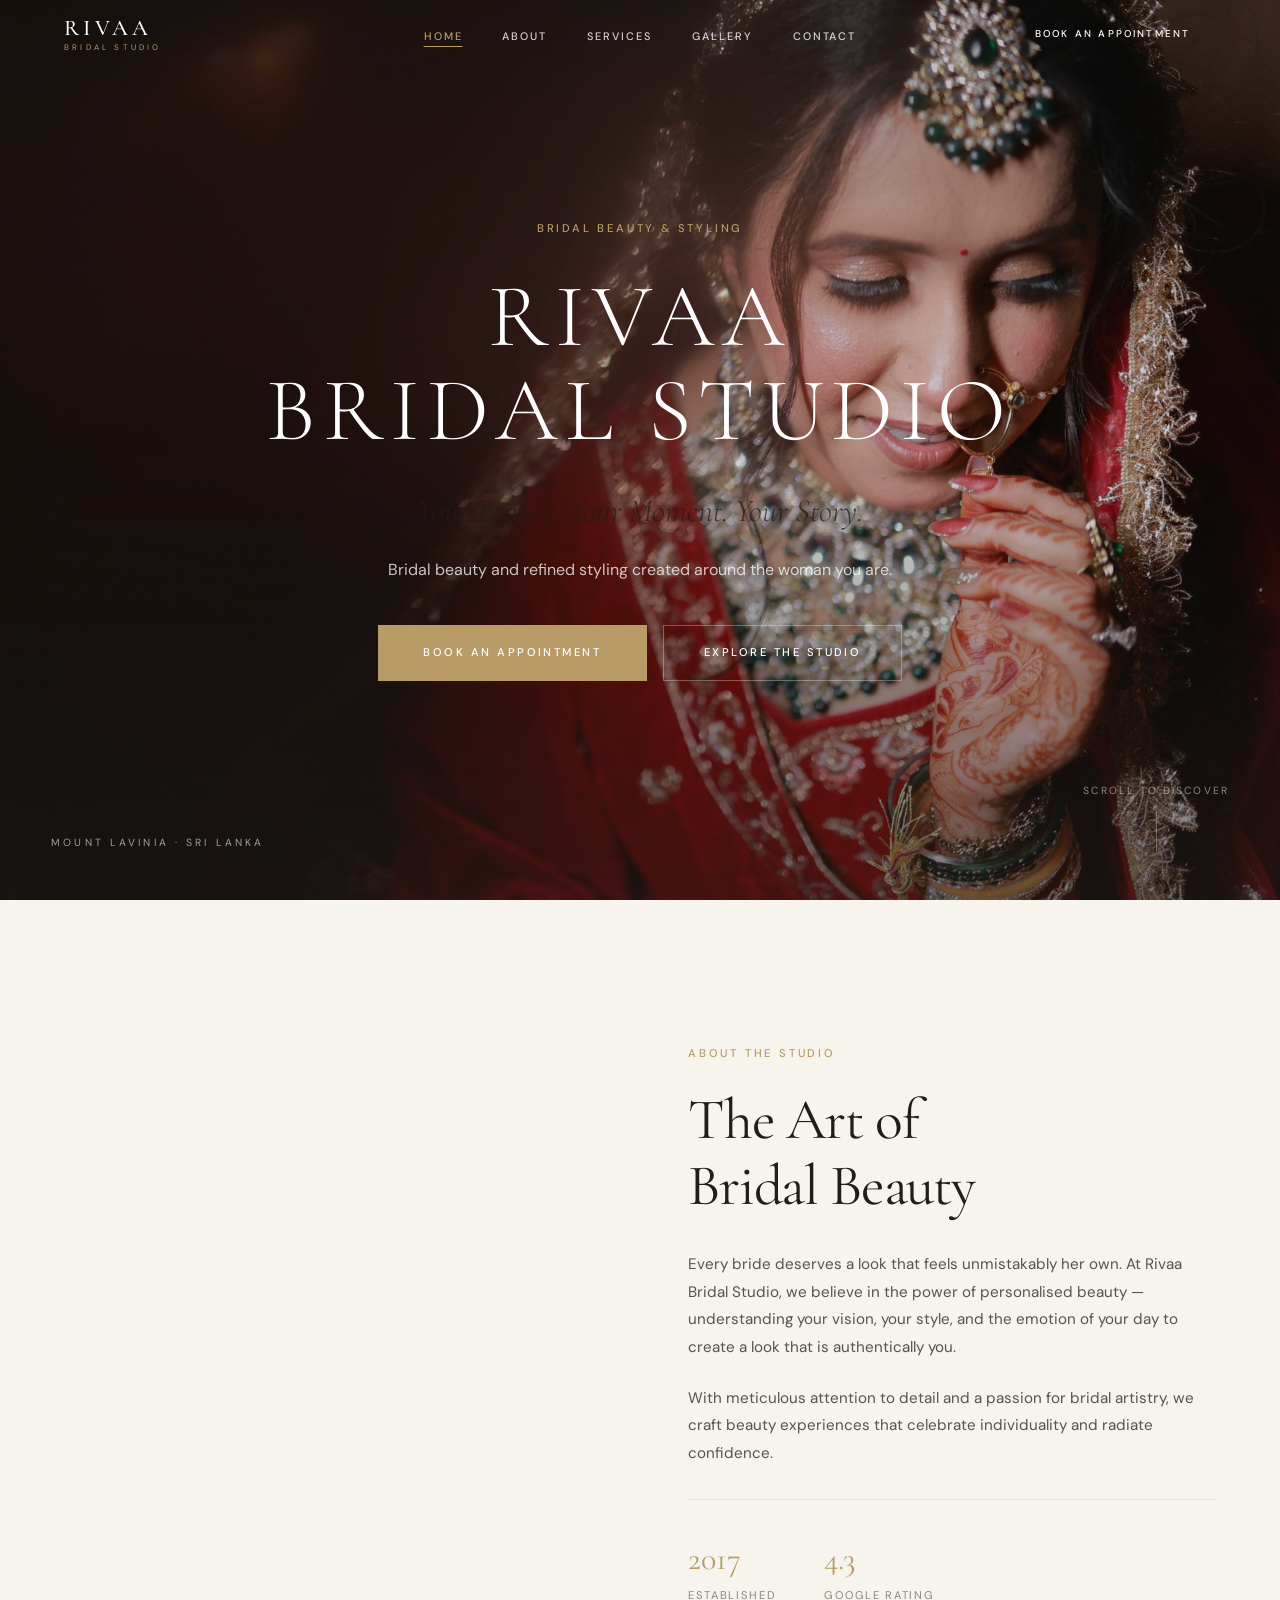
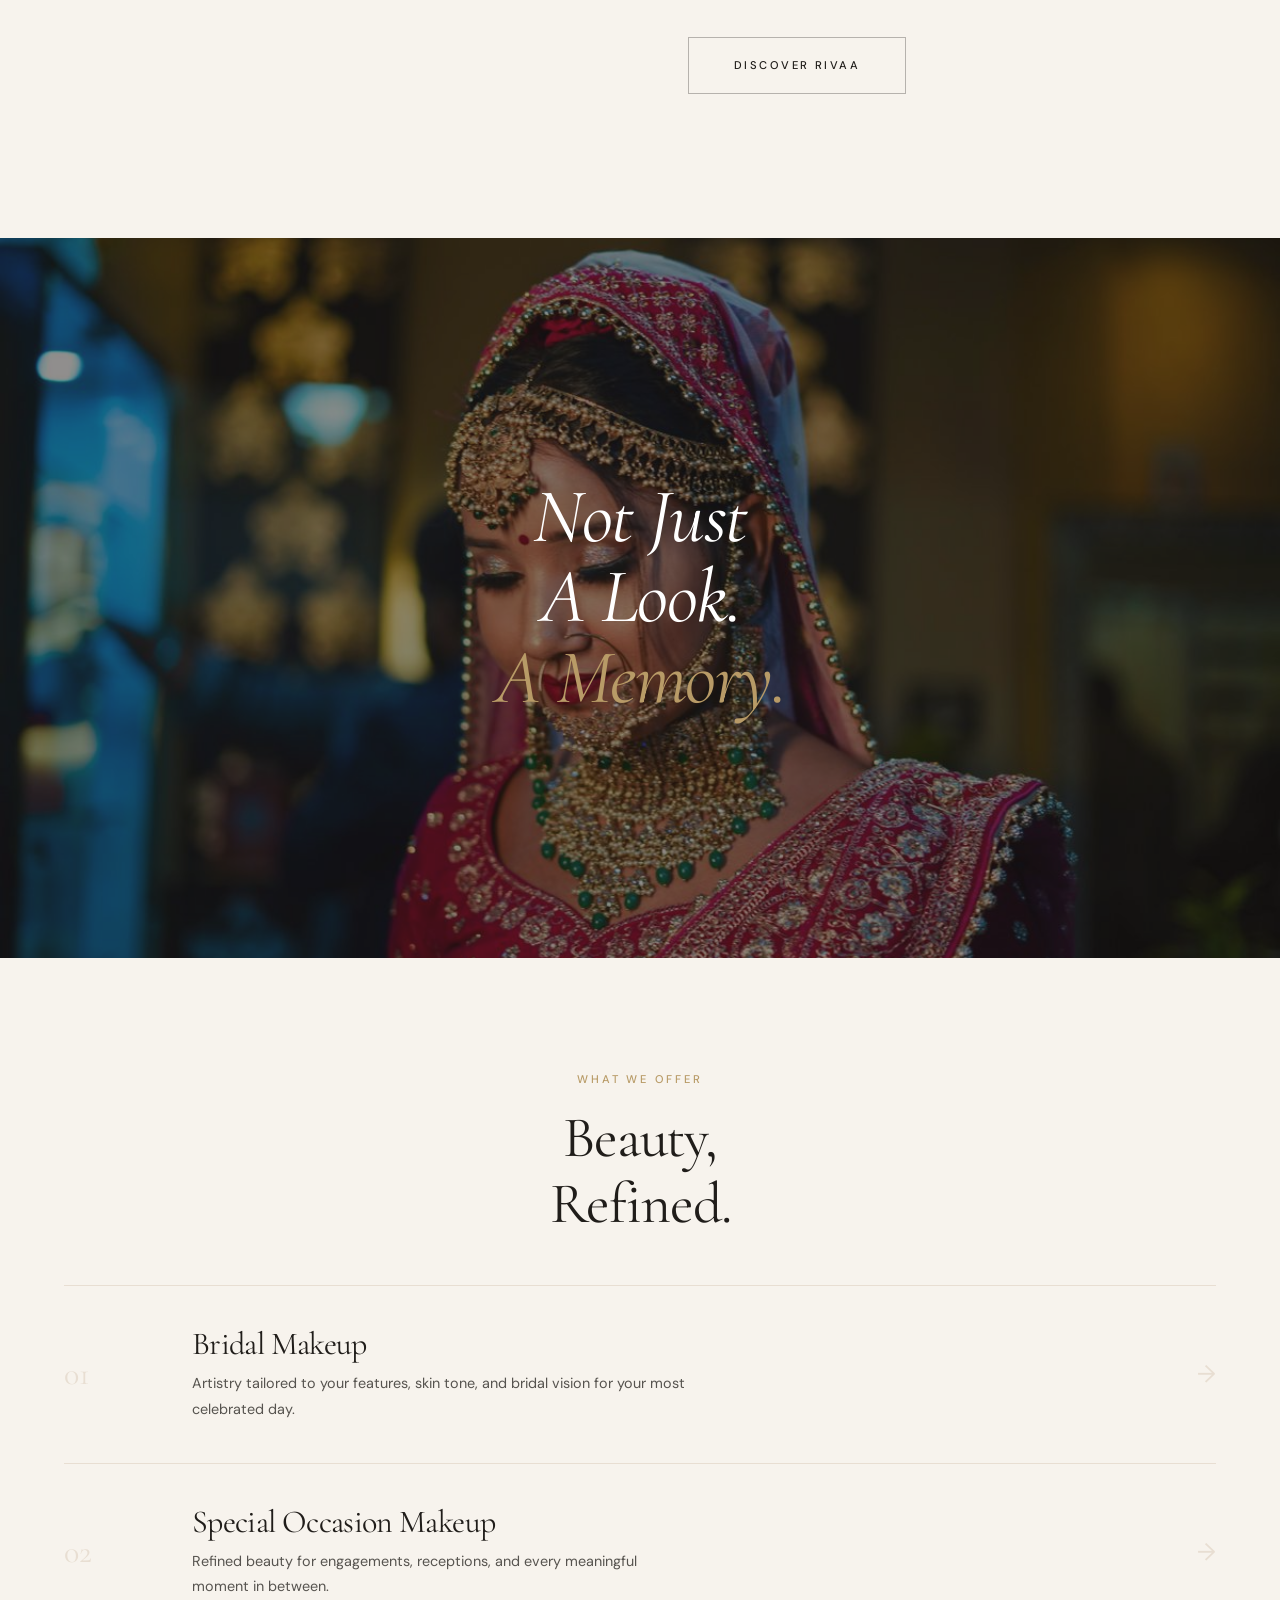
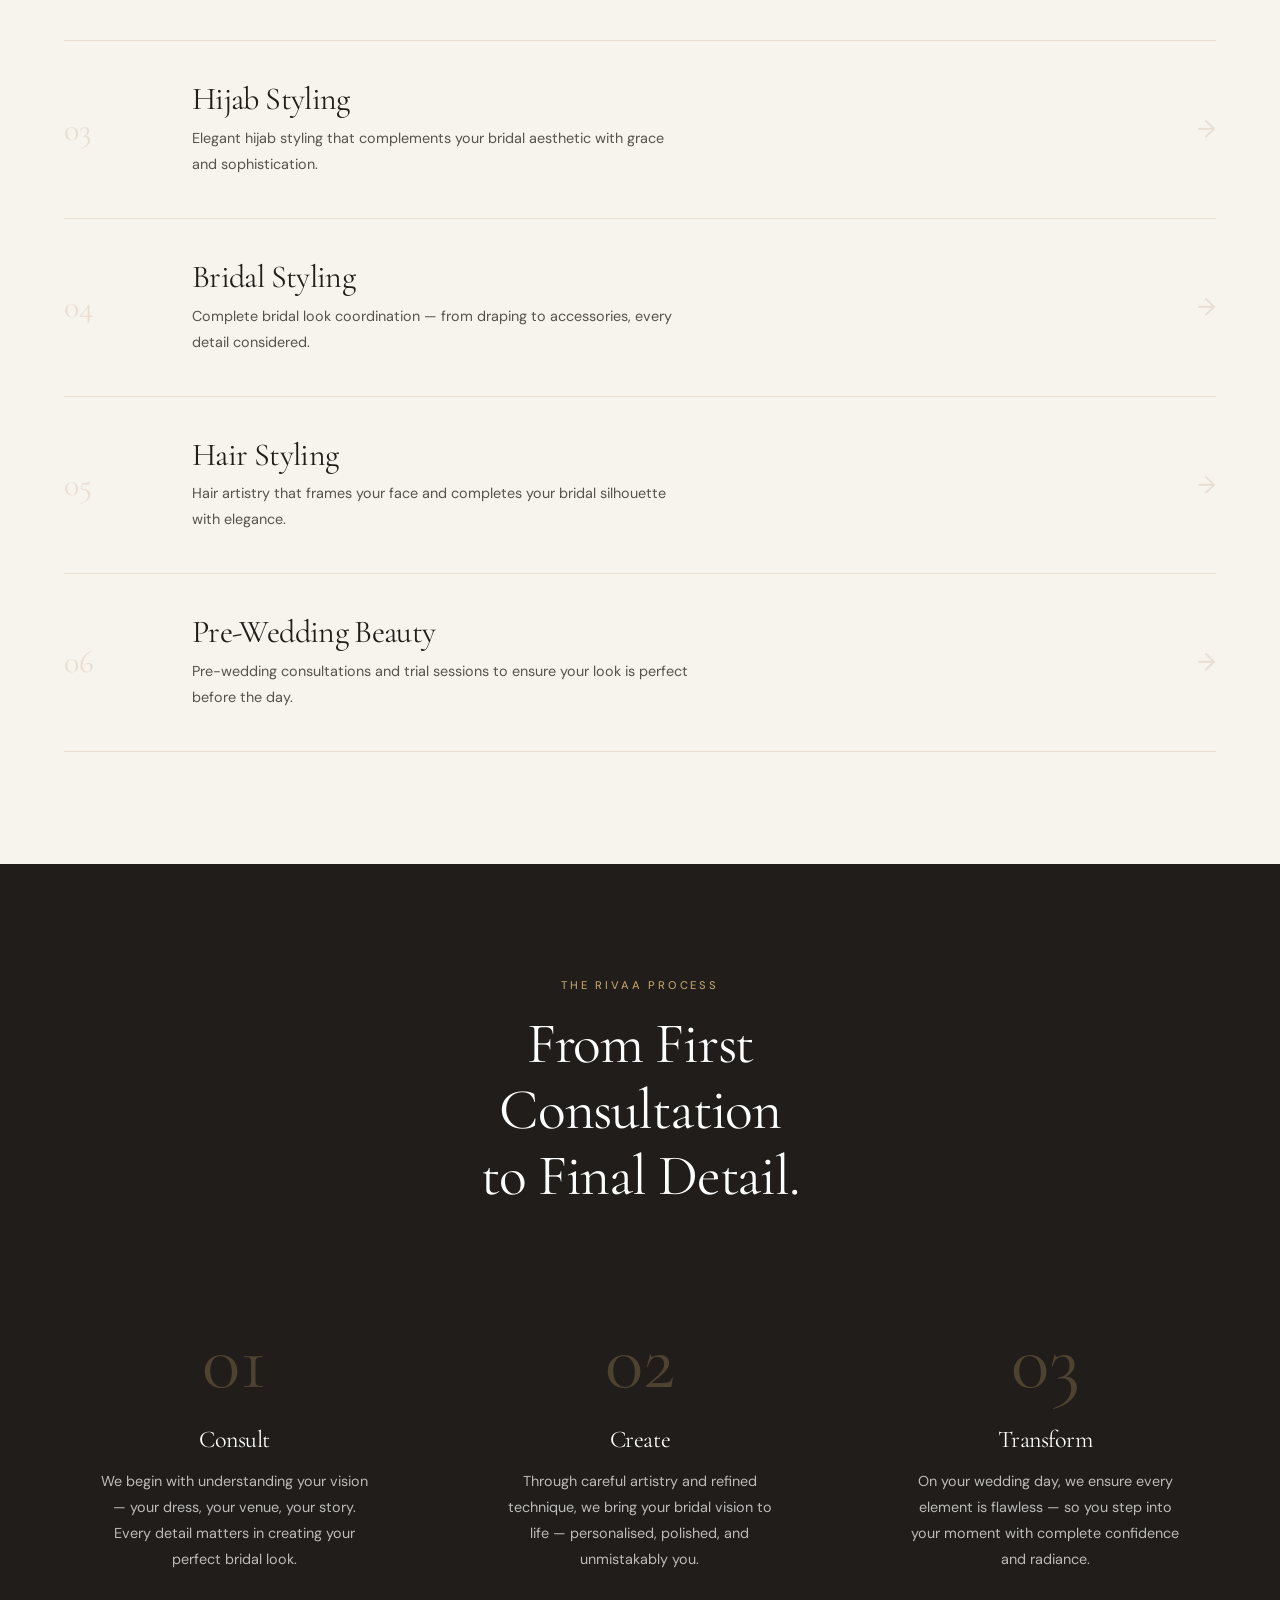
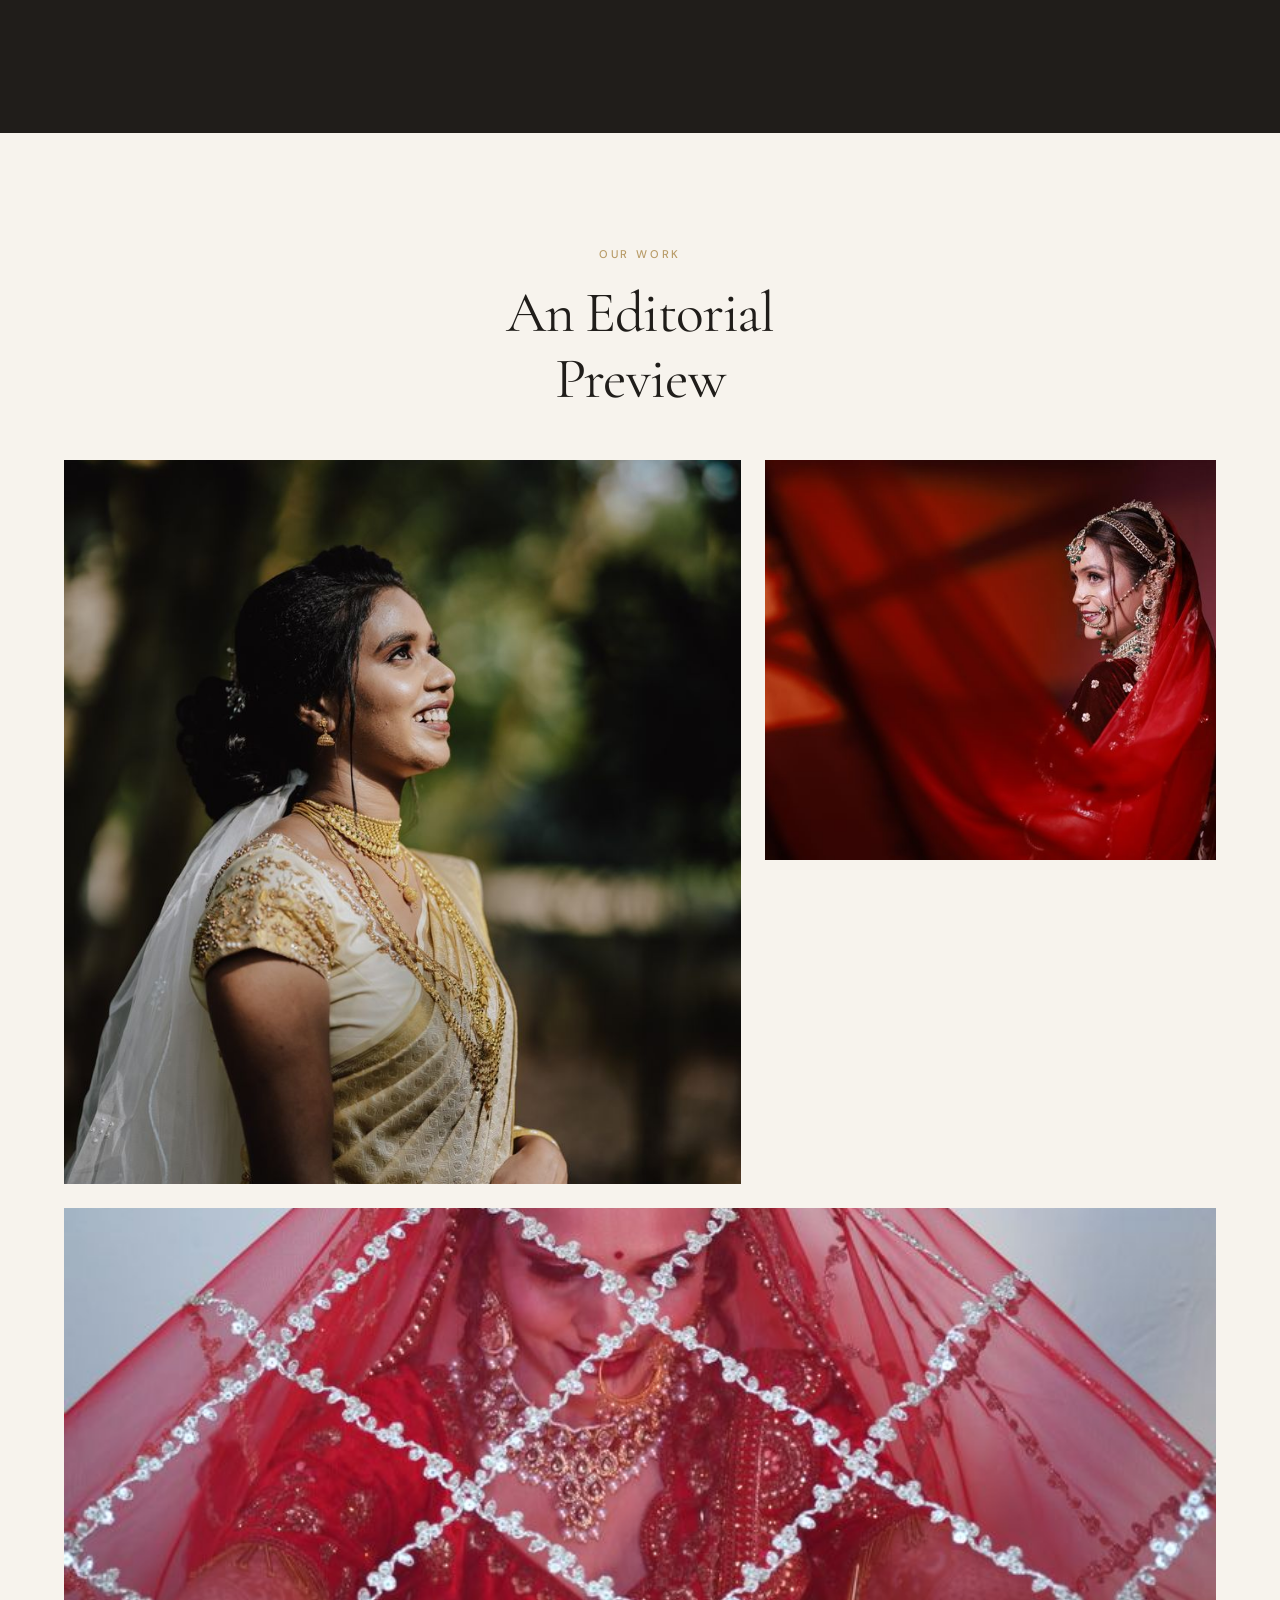
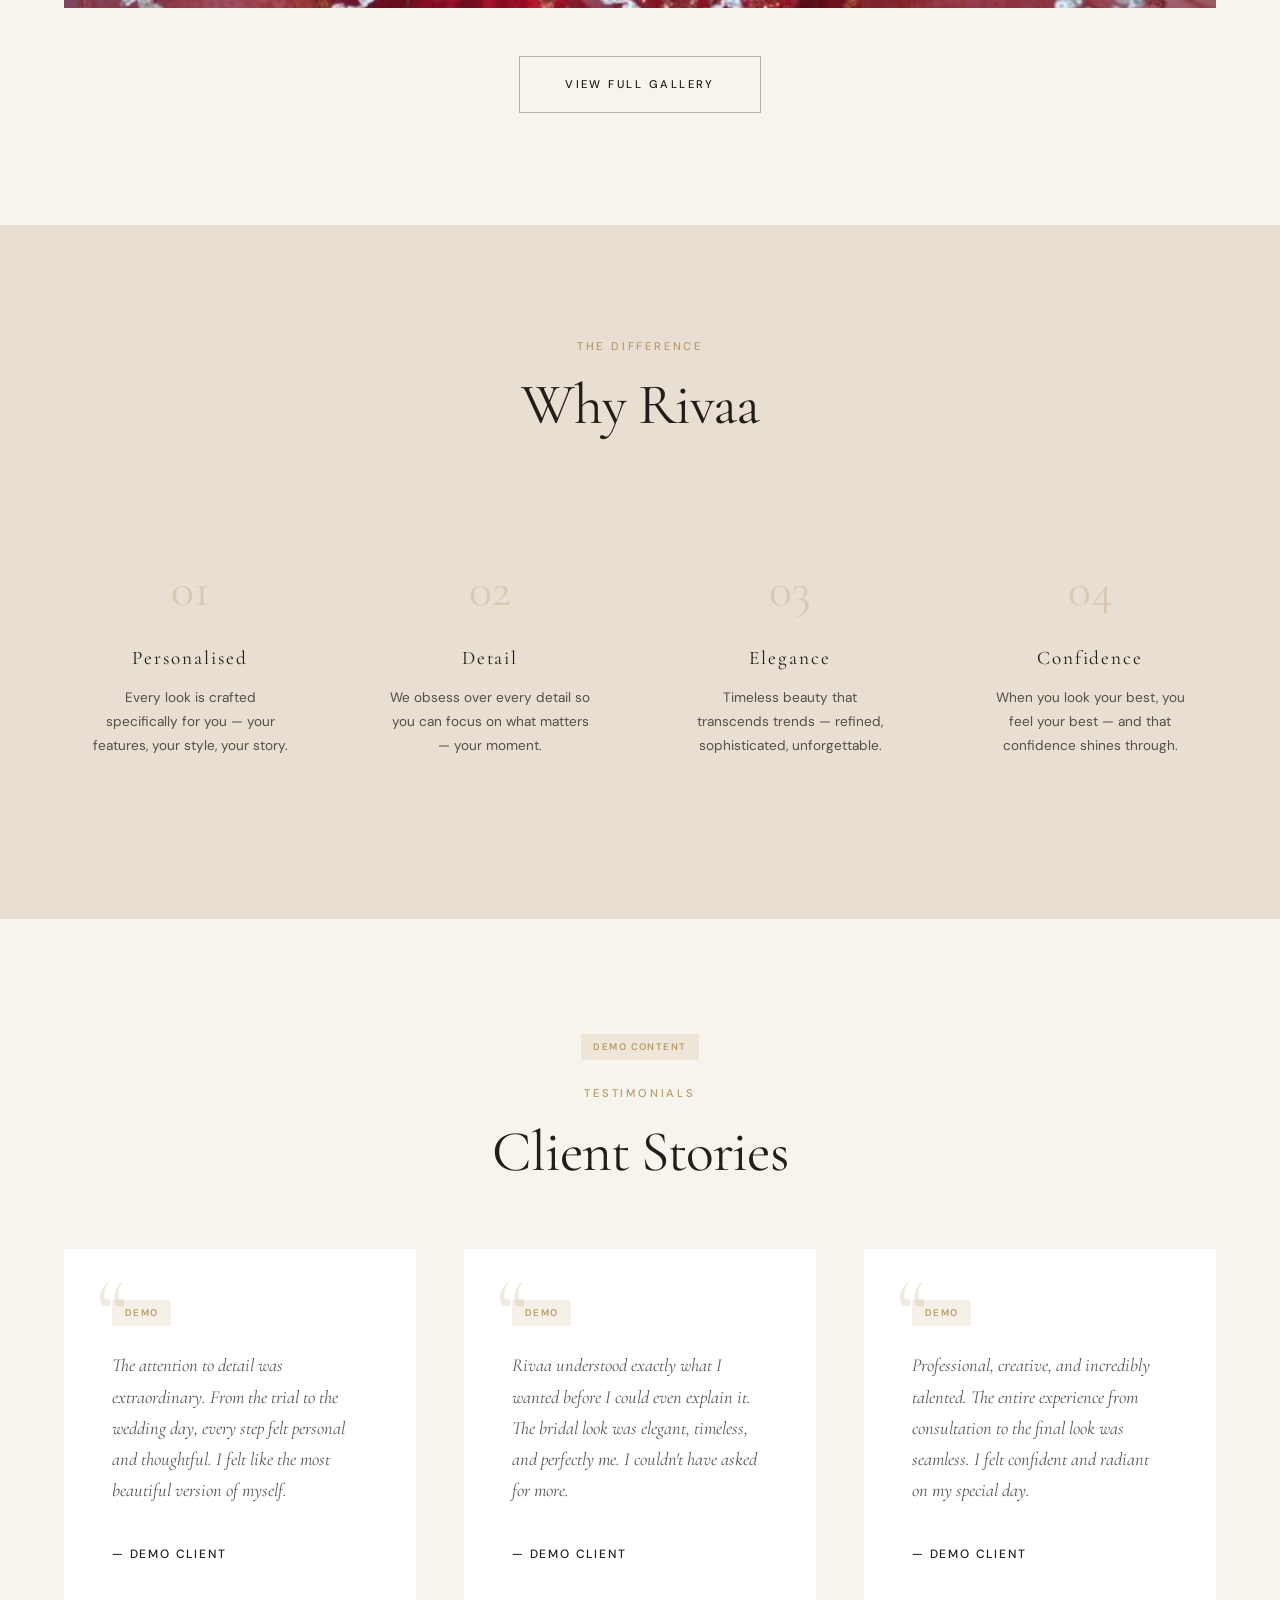
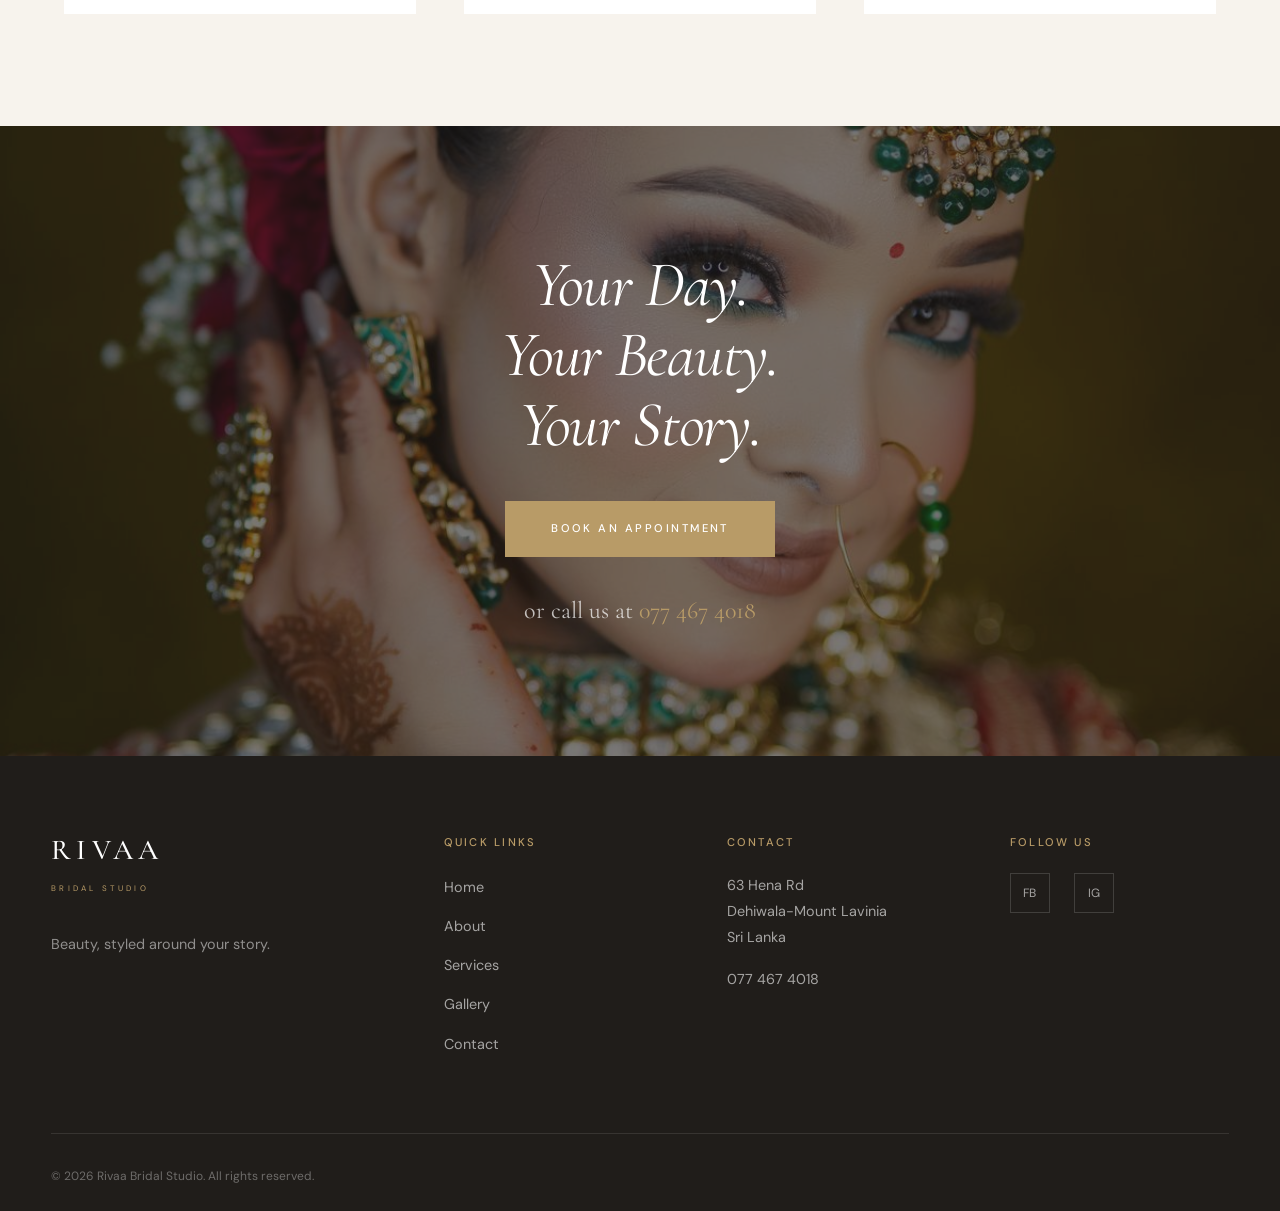
==== index.html @ 3ecb41b9 "Initial commit: Rivaa Bridal Studio premium demo website" ====
<!DOCTYPE html>
<html lang="en">
<head>
    <meta charset="UTF-8">
    <meta name="viewport" content="width=device-width, initial-scale=1.0">
    <meta name="description" content="Rivaa Bridal Studio — Premium bridal beauty and makeup artistry in Mount Lavinia, Sri Lanka. Personalised bridal styling since 2017.">
    <meta name="keywords" content="bridal makeup, Sri Lanka, Mount Lavinia, wedding beauty, bridal styling, hijab styling">
    <title>Rivaa Bridal Studio | Bridal Beauty & Makeup in Mount Lavinia</title>

    <link rel="preconnect" href="https://fonts.googleapis.com">
    <link rel="preconnect" href="https://fonts.gstatic.com" crossorigin>
    <link href="https://fonts.googleapis.com/css2?family=Cormorant+Garamond:ital,wght@0,300;0,400;0,500;1,300;1,400&family=DM+Sans:wght@300;400;500;600&display=swap" rel="stylesheet">

    <link rel="stylesheet" href="css/style.css">
    <link rel="stylesheet" href="css/responsive.css">
    <link rel="stylesheet" href="css/animations.css">
</head>
<body>

    <!-- Page Loader -->
    <div class="page-loader" id="pageLoader">
        <span class="loader-text">RIVAA</span>
    </div>

    <!-- Header -->
    <header class="header" id="header">
        <div class="header-left">
            <a href="index.html" class="logo">
                <span class="logo-main">RIVAA</span>
                <span class="logo-sub">Bridal Studio</span>
            </a>
        </div>
        <nav class="header-nav">
            <ul class="nav-links">
                <li><a href="index.html" class="active">Home</a></li>
                <li><a href="about.html">About</a></li>
                <li><a href="services.html">Services</a></li>
                <li><a href="gallery.html">Gallery</a></li>
                <li><a href="contact.html">Contact</a></li>
            </ul>
        </nav>
        <div class="header-right">
            <a href="contact.html" class="btn">Book an Appointment</a>
        </div>
        <div class="hamburger" id="hamburger">
            <span></span>
            <span></span>
            <span></span>
        </div>
    </header>

    <!-- Mobile Navigation -->
    <nav class="mobile-nav" id="mobileNav">
        <a href="index.html">Home</a>
        <a href="about.html">About</a>
        <a href="services.html">Services</a>
        <a href="gallery.html">Gallery</a>
        <a href="contact.html">Contact</a>
        <div class="mobile-nav-cta">
            <a href="contact.html" class="btn btn-gold">Book an Appointment</a>
        </div>
    </nav>

    <!-- Hero — Video Background -->
    <section class="hero">
        <div class="hero-bg">
            <video autoplay muted loop playsinline poster="assets/images/hero/hero.jpg" id="heroVideo">
                <source src="assets/images/hero/hero.mp4" type="video/mp4">
                <img src="assets/images/hero/hero.jpg" alt="Rivaa Bridal Studio — Bridal beauty and refined styling in Mount Lavinia, Sri Lanka">
            </video>
        </div>
        <div class="hero-overlay"></div>
        <div class="hero-content">
            <span class="label">Bridal Beauty & Styling</span>
            <h1 class="hero-title">RIVAA<br>BRIDAL STUDIO</h1>
            <p class="hero-subtitle">Your Beauty. Your Moment. Your Story.</p>
            <p class="hero-description">Bridal beauty and refined styling created around the woman you are.</p>
            <div class="hero-buttons">
                <a href="contact.html" class="btn btn-gold">Book an Appointment</a>
                <a href="about.html" class="btn btn-ghost">Explore the Studio</a>
            </div>
        </div>
        <div class="hero-bottom">
            <span class="hero-location">Mount Lavinia · Sri Lanka</span>
            <div class="hero-scroll">
                <span>Scroll to Discover</span>
                <div class="hero-scroll-line"></div>
            </div>
        </div>
    </section>

    <!-- Introduction -->
    <section class="section" id="introduction">
        <div class="editorial">
            <div class="editorial-image reveal-left clip-reveal">
                <img src="assets/images/bridal/intro.jpg" alt="Bridal beauty artistry at Rivaa Bridal Studio">
            </div>
            <div class="editorial-content reveal-right">
                <span class="label">About the Studio</span>
                <h2>The Art of<br>Bridal Beauty</h2>
                <p>Every bride deserves a look that feels unmistakably her own. At Rivaa Bridal Studio, we believe in the power of personalised beauty — understanding your vision, your style, and the emotion of your day to create a look that is authentically you.</p>
                <p>With meticulous attention to detail and a passion for bridal artistry, we craft beauty experiences that celebrate individuality and radiate confidence.</p>
                <div class="meta">
                    <div class="meta-item">
                        <span class="number">2017</span>
                        <span class="text">Established</span>
                    </div>
                    <div class="meta-item">
                        <span class="number">4.3</span>
                        <span class="text">Google Rating</span>
                    </div>
                </div>
                <div class="mt-2">
                    <a href="about.html" class="btn btn-outline">Discover Rivaa</a>
                </div>
            </div>
        </div>
    </section>

    <!-- Bridal Statement -->
    <section class="cinematic" id="statement">
        <div class="cinematic-bg">
            <img src="assets/images/bridal/bridal-01.jpg" alt="Bridal beauty — Not just a look, a memory">
        </div>
        <div class="cinematic-content reveal">
            <h2>Not Just<br>A Look.<br><span>A Memory.</span></h2>
        </div>
    </section>

    <!-- Services Preview -->
    <section class="section" id="services-preview">
        <div class="section-title text-center reveal">
            <span class="label">What We Offer</span>
            <h2>Beauty,<br>Refined.</h2>
        </div>
        <div class="services-list stagger-children">
            <div class="service-row reveal">
                <span class="service-number">01</span>
                <div class="service-info">
                    <h3>Bridal Makeup</h3>
                    <p>Artistry tailored to your features, skin tone, and bridal vision for your most celebrated day.</p>
                </div>
                <span class="service-arrow">→</span>
            </div>
            <div class="service-row reveal">
                <span class="service-number">02</span>
                <div class="service-info">
                    <h3>Special Occasion Makeup</h3>
                    <p>Refined beauty for engagements, receptions, and every meaningful moment in between.</p>
                </div>
                <span class="service-arrow">→</span>
            </div>
            <div class="service-row reveal">
                <span class="service-number">03</span>
                <div class="service-info">
                    <h3>Hijab Styling</h3>
                    <p>Elegant hijab styling that complements your bridal aesthetic with grace and sophistication.</p>
                </div>
                <span class="service-arrow">→</span>
            </div>
            <div class="service-row reveal">
                <span class="service-number">04</span>
                <div class="service-info">
                    <h3>Bridal Styling</h3>
                    <p>Complete bridal look coordination — from draping to accessories, every detail considered.</p>
                </div>
                <span class="service-arrow">→</span>
            </div>
            <div class="service-row reveal">
                <span class="service-number">05</span>
                <div class="service-info">
                    <h3>Hair Styling</h3>
                    <p>Hair artistry that frames your face and completes your bridal silhouette with elegance.</p>
                </div>
                <span class="service-arrow">→</span>
            </div>
            <div class="service-row reveal">
                <span class="service-number">06</span>
                <div class="service-info">
                    <h3>Pre-Wedding Beauty</h3>
                    <p>Pre-wedding consultations and trial sessions to ensure your look is perfect before the day.</p>
                </div>
                <span class="service-arrow">→</span>
            </div>
        </div>
    </section>

    <!-- Bridal Experience -->
    <section class="section section-dark" id="experience">
        <div class="section-title text-center reveal">
            <span class="label">The Rivaa Process</span>
            <h2>From First<br>Consultation<br>to Final Detail.</h2>
        </div>
        <div class="experience-steps stagger-children">
            <div class="experience-step reveal">
                <div class="step-number">01</div>
                <h3>Consult</h3>
                <p>We begin with understanding your vision — your dress, your venue, your story. Every detail matters in creating your perfect bridal look.</p>
            </div>
            <div class="experience-step reveal">
                <div class="step-number">02</div>
                <h3>Create</h3>
                <p>Through careful artistry and refined technique, we bring your bridal vision to life — personalised, polished, and unmistakably you.</p>
            </div>
            <div class="experience-step reveal">
                <div class="step-number">03</div>
                <h3>Transform</h3>
                <p>On your wedding day, we ensure every element is flawless — so you step into your moment with complete confidence and radiance.</p>
            </div>
        </div>
    </section>

    <!-- Editorial Gallery Preview -->
    <section class="section" id="gallery-preview">
        <div class="section-title text-center reveal">
            <span class="label">Our Work</span>
            <h2>An Editorial<br>Preview</h2>
        </div>
        <div class="editorial-gallery">
            <div class="gallery-item reveal-scale">
                <img src="assets/images/gallery/gallery-01.jpg" alt="Bridal beauty editorial — Rivaa Bridal Studio">
            </div>
            <div class="gallery-item reveal-scale" style="transition-delay: 0.1s;">
                <img src="assets/images/gallery/gallery-02.jpg" alt="Bridal makeup artistry — Rivaa Bridal Studio">
            </div>
            <div class="gallery-item reveal-scale" style="transition-delay: 0.2s;">
                <img src="assets/images/gallery/gallery-03.jpg" alt="Bridal styling showcase — Rivaa Bridal Studio">
            </div>
        </div>
        <div class="text-center mt-3 reveal">
            <a href="gallery.html" class="btn btn-outline">View Full Gallery</a>
        </div>
    </section>

    <!-- Why Rivaa -->
    <section class="section" id="why-rivaa" style="background: var(--beige);">
        <div class="section-title text-center reveal">
            <span class="label">The Difference</span>
            <h2>Why Rivaa</h2>
        </div>
        <div class="why-grid stagger-children">
            <div class="why-item reveal">
                <div class="why-number">01</div>
                <h4>Personalised</h4>
                <p>Every look is crafted specifically for you — your features, your style, your story.</p>
            </div>
            <div class="why-item reveal">
                <div class="why-number">02</div>
                <h4>Detail</h4>
                <p>We obsess over every detail so you can focus on what matters — your moment.</p>
            </div>
            <div class="why-item reveal">
                <div class="why-number">03</div>
                <h4>Elegance</h4>
                <p>Timeless beauty that transcends trends — refined, sophisticated, unforgettable.</p>
            </div>
            <div class="why-item reveal">
                <div class="why-number">04</div>
                <h4>Confidence</h4>
                <p>When you look your best, you feel your best — and that confidence shines through.</p>
            </div>
        </div>
    </section>

    <!-- Testimonials -->
    <section class="section" id="testimonials">
        <div class="section-title text-center reveal">
            <div class="demo-badge">Demo Content</div>
            <span class="label">Testimonials</span>
            <h2>Client Stories</h2>
        </div>
        <div class="testimonials-grid stagger-children">
            <div class="testimonial-card reveal">
                <div class="demo-badge">Demo</div>
                <p>The attention to detail was extraordinary. From the trial to the wedding day, every step felt personal and thoughtful. I felt like the most beautiful version of myself.</p>
                <span class="testimonial-author">— Demo Client</span>
            </div>
            <div class="testimonial-card reveal">
                <div class="demo-badge">Demo</div>
                <p>Rivaa understood exactly what I wanted before I could even explain it. The bridal look was elegant, timeless, and perfectly me. I couldn't have asked for more.</p>
                <span class="testimonial-author">— Demo Client</span>
            </div>
            <div class="testimonial-card reveal">
                <div class="demo-badge">Demo</div>
                <p>Professional, creative, and incredibly talented. The entire experience from consultation to the final look was seamless. I felt confident and radiant on my special day.</p>
                <span class="testimonial-author">— Demo Client</span>
            </div>
        </div>
    </section>

    <!-- Final CTA -->
    <section class="final-cta" id="final-cta">
        <div class="final-cta-bg">
            <img src="assets/images/bridal/bridal-02.jpg" alt="Your day, your beauty, your story — Rivaa Bridal Studio">
        </div>
        <div class="final-cta-content reveal">
            <h2>Your Day.<br>Your Beauty.<br>Your Story.</h2>
            <a href="contact.html" class="btn btn-gold">Book an Appointment</a>
            <p class="final-cta-phone">or call us at <a href="tel:+94774674018">077 467 4018</a></p>
        </div>
    </section>

    <!-- Footer -->
    <footer class="footer">
        <div class="footer-grid">
            <div class="footer-brand">
                <div class="logo">
                    <span class="logo-main">RIVAA</span>
                    <span class="logo-sub">Bridal Studio</span>
                </div>
                <p class="mt-1">Beauty, styled around your story.</p>
            </div>
            <div class="footer-col">
                <h4>Quick Links</h4>
                <ul>
                    <li><a href="index.html">Home</a></li>
                    <li><a href="about.html">About</a></li>
                    <li><a href="services.html">Services</a></li>
                    <li><a href="gallery.html">Gallery</a></li>
                    <li><a href="contact.html">Contact</a></li>
                </ul>
            </div>
            <div class="footer-col">
                <h4>Contact</h4>
                <p>63 Hena Rd<br>Dehiwala-Mount Lavinia<br>Sri Lanka</p>
                <p class="mt-1"><a href="tel:+94774674018" class="phone-link">077 467 4018</a></p>
            </div>
            <div class="footer-col">
                <h4>Follow Us</h4>
                <div class="footer-social">
                    <a href="https://www.facebook.com/rivaabridalstudio/" target="_blank" rel="noopener noreferrer" aria-label="Facebook">FB</a>
                    <a href="https://www.instagram.com/rivaa_bridal_studio/" target="_blank" rel="noopener noreferrer" aria-label="Instagram">IG</a>
                </div>
            </div>
        </div>
        <div class="footer-bottom">
            <p>&copy; 2026 Rivaa Bridal Studio. All rights reserved.</p>
        </div>
    </footer>

    <script src="js/main.js"></script>
</body>
</html>
---- css/style.css ----
/* ============================================
   RIVAA BRIDAL STUDIO — Main Stylesheet
   ============================================ */

/* Reset & Base */
*, *::before, *::after {
    margin: 0;
    padding: 0;
    box-sizing: border-box;
}

:root {
    --ivory: #F7F3ED;
    --beige: #E8DED2;
    --gold: #B89B67;
    --charcoal: #201D1A;
    --white: #FFFFFF;
    --gold-light: rgba(184, 155, 103, 0.15);
    --gold-subtle: rgba(184, 155, 103, 0.08);
    --font-heading: 'Cormorant Garamond', Georgia, 'Times New Roman', serif;
    --font-body: 'DM Sans', -apple-system, BlinkMacSystemFont, 'Segoe UI', sans-serif;
    --transition: 0.4s cubic-bezier(0.25, 0.46, 0.45, 0.94);
    --transition-slow: 0.8s cubic-bezier(0.25, 0.46, 0.45, 0.94);
}

html {
    scroll-behavior: smooth;
    font-size: 16px;
    -webkit-font-smoothing: antialiased;
    -moz-osx-font-smoothing: grayscale;
}

body {
    font-family: var(--font-body);
    color: var(--charcoal);
    background-color: var(--ivory);
    line-height: 1.7;
    overflow-x: hidden;
}

img {
    max-width: 100%;
    height: auto;
    display: block;
}

a {
    text-decoration: none;
    color: inherit;
    transition: var(--transition);
}

ul { list-style: none; }

/* Typography */
h1, h2, h3, h4, h5, h6 {
    font-family: var(--font-heading);
    font-weight: 400;
    line-height: 1.15;
    letter-spacing: -0.02em;
}

h1 {
    font-size: clamp(2.5rem, 6vw, 5.5rem);
}

h2 {
    font-size: clamp(2rem, 4.5vw, 4rem);
}

h3 {
    font-size: clamp(1.4rem, 2.5vw, 2rem);
}

h4 {
    font-size: clamp(1.1rem, 1.8vw, 1.5rem);
}

p {
    font-size: clamp(0.95rem, 1.1vw, 1.1rem);
    line-height: 1.8;
    color: rgba(32, 29, 26, 0.75);
}

.label {
    font-family: var(--font-body);
    font-size: 0.7rem;
    font-weight: 500;
    letter-spacing: 0.25em;
    text-transform: uppercase;
    color: var(--gold);
}

/* Buttons — Modern Premium */
.btn {
    display: inline-flex;
    align-items: center;
    gap: 0.75rem;
    padding: 1.1rem 2.8rem;
    font-family: var(--font-body);
    font-size: 0.7rem;
    font-weight: 500;
    letter-spacing: 0.22em;
    text-transform: uppercase;
    border: none;
    cursor: pointer;
    transition: all 0.5s cubic-bezier(0.23, 1, 0.32, 1);
    position: relative;
    overflow: hidden;
    z-index: 1;
    isolation: isolate;
}

.btn::before {
    content: '';
    position: absolute;
    top: 0;
    left: 0;
    width: 100%;
    height: 100%;
    transform: scaleX(0);
    transform-origin: right;
    transition: transform 0.6s cubic-bezier(0.23, 1, 0.32, 1);
    z-index: -1;
}

.btn::after {
    content: '';
    position: absolute;
    top: 50%;
    left: 50%;
    width: 0;
    height: 0;
    background: rgba(255, 255, 255, 0.1);
    border-radius: 50%;
    transform: translate(-50%, -50%);
    transition: width 0.6s ease, height 0.6s ease;
    z-index: -1;
}

.btn:hover::before {
    transform: scaleX(1);
    transform-origin: left;
}

.btn:hover::after {
    width: 300px;
    height: 300px;
}

.btn:hover {
    transform: translateY(-3px);
    box-shadow: 0 10px 40px rgba(0, 0, 0, 0.15);
}

.btn:active {
    transform: translateY(-1px);
    box-shadow: 0 5px 20px rgba(0, 0, 0, 0.1);
}

/* Primary Button */
.btn-primary {
    background: var(--charcoal);
    color: var(--white);
    border: 1px solid var(--charcoal);
}

.btn-primary::before {
    background: var(--gold);
}

.btn-primary:hover {
    border-color: var(--gold);
    box-shadow: 0 10px 40px rgba(184, 155, 103, 0.3);
}

/* Outline Button */
.btn-outline {
    background: transparent;
    color: var(--charcoal);
    border: 1px solid rgba(32, 29, 26, 0.3);
}

.btn-outline::before {
    background: var(--charcoal);
}

.btn-outline:hover {
    color: var(--white);
    border-color: var(--charcoal);
    box-shadow: 0 10px 40px rgba(32, 29, 26, 0.2);
}

/* Gold Button */
.btn-gold {
    background: var(--gold);
    color: var(--white);
    border: 1px solid var(--gold);
}

.btn-gold::before {
    background: var(--charcoal);
}

.btn-gold:hover {
    border-color: var(--charcoal);
    box-shadow: 0 10px 40px rgba(184, 155, 103, 0.4);
}

/* White Button */
.btn-white {
    background: var(--white);
    color: var(--charcoal);
    border: 1px solid rgba(255, 255, 255, 0.3);
}

.btn-white::before {
    background: var(--gold);
}

.btn-white:hover {
    color: var(--white);
    border-color: var(--gold);
    box-shadow: 0 10px 40px rgba(184, 155, 103, 0.3);
}

/* Ghost Button — Minimal */
.btn-ghost {
    background: transparent;
    color: var(--white);
    border: 1px solid rgba(255, 255, 255, 0.3);
    padding: 1rem 2.5rem;
}

.btn-ghost::before {
    background: rgba(255, 255, 255, 0.1);
}

.btn-ghost:hover {
    border-color: var(--white);
    box-shadow: 0 10px 40px rgba(255, 255, 255, 0.1);
}

/* Button with arrow animation */
.btn-arrow {
    gap: 1rem;
}

.btn-arrow .btn-arrow-icon {
    display: inline-flex;
    transition: transform 0.4s cubic-bezier(0.23, 1, 0.32, 1);
}

.btn-arrow:hover .btn-arrow-icon {
    transform: translateX(5px);
}

/* Header */
.header {
    position: fixed;
    top: 0;
    left: 0;
    width: 100%;
    z-index: 1000;
    padding: 1.2rem 5%;
    display: flex;
    align-items: center;
    justify-content: space-between;
    transition: all 0.4s cubic-bezier(0.25, 0.46, 0.45, 0.94);
    background: transparent;
}

.header.scrolled {
    background: rgba(247, 243, 237, 0.97);
    backdrop-filter: blur(12px);
    -webkit-backdrop-filter: blur(12px);
    padding: 0.8rem 5%;
    box-shadow: 0 1px 0 rgba(32, 29, 26, 0.06);
}

.header-left {
    flex: 1;
}

.logo {
    display: flex;
    flex-direction: column;
    line-height: 1;
    text-decoration: none;
}

.logo-main {
    font-family: var(--font-heading);
    font-size: 1.4rem;
    font-weight: 500;
    letter-spacing: 0.18em;
    color: var(--white);
    transition: color 0.4s ease;
}

.logo-sub {
    font-family: var(--font-body);
    font-size: 0.5rem;
    font-weight: 400;
    letter-spacing: 0.4em;
    text-transform: uppercase;
    color: var(--gold);
    margin-top: 3px;
}

.header.scrolled .logo-main {
    color: var(--charcoal);
}

.header-nav {
    flex: 2;
    display: flex;
    justify-content: center;
}

.nav-links {
    display: flex;
    gap: 2.5rem;
    align-items: center;
}

.nav-links a {
    font-family: var(--font-body);
    font-size: 0.68rem;
    font-weight: 500;
    letter-spacing: 0.18em;
    text-transform: uppercase;
    color: rgba(255, 255, 255, 0.8);
    transition: color 0.3s ease;
    position: relative;
    padding: 0.3rem 0;
}

.nav-links a::after {
    content: '';
    position: absolute;
    bottom: 0;
    left: 50%;
    width: 0;
    height: 1px;
    background: var(--gold);
    transition: all 0.3s cubic-bezier(0.25, 0.46, 0.45, 0.94);
    transform: translateX(-50%);
}

.nav-links a:hover::after,
.nav-links a.active::after {
    width: 100%;
}

.nav-links a:hover {
    color: var(--gold);
}

.nav-links a.active {
    color: var(--gold);
}

.header.scrolled .nav-links a {
    color: rgba(32, 29, 26, 0.7);
}

.header.scrolled .nav-links a:hover,
.header.scrolled .nav-links a.active {
    color: var(--gold);
}

.header-right {
    flex: 1;
    display: flex;
    justify-content: flex-end;
}

.header .btn {
    padding: 0.6rem 1.6rem;
    font-size: 0.62rem;
    border-color: rgba(255, 255, 255, 0.35);
    color: var(--white);
    border-radius: 0;
}

.header.scrolled .btn {
    border-color: rgba(32, 29, 26, 0.2);
    color: var(--charcoal);
}

.header.scrolled .btn:hover {
    background: var(--gold);
    color: var(--white);
    border-color: var(--gold);
}

/* Hamburger */
.hamburger {
    display: none;
    flex-direction: column;
    gap: 6px;
    cursor: pointer;
    z-index: 1100;
    padding: 8px;
    background: none;
    border: none;
}

.hamburger span {
    width: 22px;
    height: 1.5px;
    background: var(--white);
    transition: all 0.3s ease;
    display: block;
}

.header.scrolled .hamburger span {
    background: var(--charcoal);
}

.hamburger.active span:nth-child(1) {
    transform: rotate(45deg) translate(4px, 6px);
}

.hamburger.active span:nth-child(2) {
    opacity: 0;
    transform: scaleX(0);
}

.hamburger.active span:nth-child(3) {
    transform: rotate(-45deg) translate(4px, -6px);
}

/* Mobile Nav Overlay */
.mobile-nav {
    display: none;
    position: fixed;
    top: 0;
    left: 0;
    width: 100%;
    height: 100vh;
    height: 100dvh;
    background: var(--charcoal);
    z-index: 1050;
    flex-direction: column;
    align-items: center;
    justify-content: center;
    gap: 1.5rem;
    opacity: 0;
    visibility: hidden;
    transition: all 0.4s cubic-bezier(0.25, 0.46, 0.45, 0.94);
}

.mobile-nav.active {
    opacity: 1;
    visibility: visible;
}

.mobile-nav a {
    font-family: var(--font-heading);
    font-size: clamp(2rem, 6vw, 3rem);
    color: var(--white);
    opacity: 0;
    transform: translateY(20px);
    transition: all 0.4s ease;
    text-decoration: none;
    letter-spacing: 0.05em;
}

.mobile-nav.active a {
    opacity: 1;
    transform: translateY(0);
}

.mobile-nav a:hover {
    color: var(--gold);
}

.mobile-nav-cta {
    margin-top: 1.5rem;
    opacity: 0;
    transform: translateY(20px);
    transition: all 0.4s ease;
}

.mobile-nav.active .mobile-nav-cta {
    opacity: 1;
    transform: translateY(0);
}

/* Hero Section — Video Background */
.hero {
    position: relative;
    width: 100%;
    height: 100vh;
    min-height: 700px;
    display: flex;
    align-items: center;
    justify-content: center;
    overflow: hidden;
    background: var(--charcoal);
}

.hero-bg {
    position: absolute;
    top: 0;
    left: 0;
    width: 100%;
    height: 100%;
}

.hero-bg video {
    width: 100%;
    height: 100%;
    object-fit: cover;
}

.hero-bg img {
    width: 100%;
    height: 100%;
    object-fit: cover;
    transform: scale(1.1);
}

.hero-overlay {
    position: absolute;
    top: 0;
    left: 0;
    width: 100%;
    height: 100%;
    background: linear-gradient(
        to bottom,
        rgba(32, 29, 26, 0.3) 0%,
        rgba(32, 29, 26, 0.2) 50%,
        rgba(32, 29, 26, 0.6) 100%
    );
}

.hero-content {
    position: relative;
    z-index: 2;
    text-align: center;
    color: var(--white);
    padding: 0 2rem;
    max-width: 900px;
}

.hero-content .label {
    color: var(--gold);
    margin-bottom: 2rem;
    display: block;
}

.hero-title {
    font-size: clamp(3rem, 7vw, 6rem);
    font-weight: 300;
    letter-spacing: 0.08em;
    margin-bottom: 1.5rem;
    line-height: 1.05;
}

.hero-subtitle {
    font-family: var(--font-heading);
    font-size: clamp(1.3rem, 2.5vw, 2rem);
    font-weight: 300;
    font-style: italic;
    margin-bottom: 1rem;
    opacity: 0.9;
}

.hero-description {
    font-size: 1rem;
    color: rgba(255, 255, 255, 0.75);
    margin-bottom: 2.5rem;
    max-width: 550px;
    margin-left: auto;
    margin-right: auto;
}

.hero-buttons {
    display: flex;
    gap: 1rem;
    justify-content: center;
    flex-wrap: wrap;
}

.hero-bottom {
    position: absolute;
    bottom: 3rem;
    left: 0;
    width: 100%;
    display: flex;
    justify-content: space-between;
    align-items: flex-end;
    padding: 0 4%;
    z-index: 2;
}

.hero-location {
    font-family: var(--font-body);
    font-size: 0.65rem;
    letter-spacing: 0.3em;
    text-transform: uppercase;
    color: rgba(255, 255, 255, 0.6);
}

.hero-scroll {
    font-size: 0.65rem;
    letter-spacing: 0.2em;
    text-transform: uppercase;
    color: rgba(255, 255, 255, 0.5);
    display: flex;
    flex-direction: column;
    align-items: center;
    gap: 0.75rem;
}

.hero-scroll-line {
    width: 1px;
    height: 40px;
    background: rgba(255, 255, 255, 0.3);
    position: relative;
    overflow: hidden;
}

.hero-scroll-line::after {
    content: '';
    position: absolute;
    top: -100%;
    left: 0;
    width: 100%;
    height: 100%;
    background: var(--gold);
    animation: scrollLine 2s ease-in-out infinite;
}

@keyframes scrollLine {
    0% { top: -100%; }
    50% { top: 0; }
    100% { top: 100%; }
}

/* Section Base */
.section {
    padding: 8rem 4%;
}

.section-small {
    padding: 5rem 4%;
}

.section-dark {
    background: var(--charcoal);
    color: var(--white);
}

.section-dark p {
    color: rgba(255, 255, 255, 0.7);
}

.section-title {
    margin-bottom: 3rem;
}

.section-title .label {
    margin-bottom: 1rem;
    display: block;
}

/* Editorial Two-Column */
.editorial {
    display: grid;
    grid-template-columns: 1fr 1fr;
    gap: 6rem;
    align-items: center;
    max-width: 1400px;
    margin: 0 auto;
}

.editorial-image {
    position: relative;
    overflow: hidden;
}

.editorial-image img {
    width: 100%;
    height: 600px;
    object-fit: cover;
}

.editorial-content {
    padding: 2rem 0;
}

.editorial-content .label {
    margin-bottom: 1.5rem;
    display: block;
}

.editorial-content h2 {
    margin-bottom: 2rem;
}

.editorial-content p {
    margin-bottom: 1.5rem;
}

.editorial-content .meta {
    display: flex;
    gap: 3rem;
    margin-top: 2rem;
    padding-top: 2rem;
    border-top: 1px solid var(--beige);
}

.editorial-content .meta-item {
    display: flex;
    flex-direction: column;
}

.editorial-content .meta-item .number {
    font-family: var(--font-heading);
    font-size: 2rem;
    color: var(--gold);
}

.editorial-content .meta-item .text {
    font-size: 0.7rem;
    letter-spacing: 0.15em;
    text-transform: uppercase;
    color: rgba(32, 29, 26, 0.5);
}

/* Cinematic Section */
.cinematic {
    position: relative;
    height: 80vh;
    min-height: 500px;
    display: flex;
    align-items: center;
    justify-content: center;
    overflow: hidden;
    background: var(--charcoal);
}

.cinematic-bg {
    position: absolute;
    top: 0;
    left: 0;
    width: 100%;
    height: 100%;
}

.cinematic-bg img {
    width: 100%;
    height: 100%;
    object-fit: cover;
    opacity: 0.5;
}

.cinematic-content {
    position: relative;
    z-index: 2;
    text-align: center;
    color: var(--white);
}

.cinematic-content h2 {
    font-size: clamp(3rem, 6vw, 5.5rem);
    line-height: 1.05;
    font-style: italic;
}

.cinematic-content h2 span {
    color: var(--gold);
}

/* Services List */
.services-list {
    max-width: 1200px;
    margin: 0 auto;
}

.service-row {
    display: grid;
    grid-template-columns: 80px 1fr auto;
    gap: 3rem;
    align-items: center;
    padding: 2.5rem 0;
    border-bottom: 1px solid var(--beige);
    cursor: pointer;
    transition: var(--transition);
    position: relative;
}

.service-row:first-child {
    border-top: 1px solid var(--beige);
}

.service-row:hover {
    padding-left: 1rem;
}

.service-row:hover .service-number {
    color: var(--gold);
}

.service-row:hover .service-arrow {
    transform: translateX(5px);
    color: var(--gold);
}

.service-number {
    font-family: var(--font-heading);
    font-size: 2rem;
    color: var(--beige);
    transition: var(--transition);
}

.service-info h3 {
    margin-bottom: 0.5rem;
    transition: var(--transition);
}

.service-info p {
    font-size: 0.9rem;
    max-width: 500px;
}

.service-arrow {
    font-size: 1.5rem;
    color: var(--beige);
    transition: var(--transition);
}

.service-row .service-hover-img {
    position: absolute;
    right: -200px;
    top: 50%;
    transform: translateY(-50%);
    width: 180px;
    height: 240px;
    object-fit: cover;
    opacity: 0;
    pointer-events: none;
    transition: var(--transition);
}

.service-row:hover .service-hover-img {
    opacity: 1;
    right: -180px;
}

/* Experience Steps */
.experience-steps {
    display: grid;
    grid-template-columns: repeat(3, 1fr);
    gap: 4rem;
    max-width: 1200px;
    margin: 4rem auto 0;
}

.experience-step {
    text-align: center;
    padding: 3rem 2rem;
}

.experience-step .step-number {
    font-family: var(--font-heading);
    font-size: 5rem;
    color: var(--gold);
    opacity: 0.3;
    line-height: 1;
    margin-bottom: 1.5rem;
}

.experience-step h3 {
    margin-bottom: 1rem;
    font-size: 1.5rem;
}

.experience-step p {
    font-size: 0.9rem;
}

/* Editorial Gallery */
.editorial-gallery {
    max-width: 1400px;
    margin: 0 auto;
    display: grid;
    grid-template-columns: 1.2fr 0.8fr;
    grid-template-rows: 400px 300px;
    gap: 1.5rem;
}

.editorial-gallery .gallery-item {
    position: relative;
    overflow: hidden;
}

.editorial-gallery .gallery-item img {
    width: 100%;
    height: 100%;
    object-fit: cover;
    transition: var(--transition-slow);
}

.editorial-gallery .gallery-item:hover img {
    transform: scale(1.05);
}

.editorial-gallery .gallery-item:nth-child(1) {
    grid-row: 1 / 3;
}

.editorial-gallery .gallery-item:nth-child(3) {
    grid-column: 1 / 3;
    height: 400px;
}

/* Why Rivaa */
.why-grid {
    display: grid;
    grid-template-columns: repeat(4, 1fr);
    gap: 3rem;
    max-width: 1200px;
    margin: 4rem auto 0;
}

.why-item {
    text-align: center;
    padding: 3rem 1.5rem;
}

.why-item .why-number {
    font-family: var(--font-heading);
    font-size: 3rem;
    color: var(--gold);
    opacity: 0.3;
    margin-bottom: 1rem;
}

.why-item h4 {
    font-size: 1.2rem;
    letter-spacing: 0.1em;
    margin-bottom: 1rem;
}

.why-item p {
    font-size: 0.85rem;
}

/* Testimonials */
.testimonials-grid {
    display: grid;
    grid-template-columns: repeat(3, 1fr);
    gap: 3rem;
    max-width: 1200px;
    margin: 4rem auto 0;
}

.testimonial-card {
    padding: 3rem;
    background: var(--white);
    position: relative;
}

.testimonial-card::before {
    content: '\201C';
    font-family: var(--font-heading);
    font-size: 6rem;
    color: var(--gold);
    opacity: 0.2;
    position: absolute;
    top: 1rem;
    left: 2rem;
    line-height: 1;
}

.testimonial-card p {
    font-family: var(--font-heading);
    font-size: 1.15rem;
    font-style: italic;
    line-height: 1.7;
    margin-bottom: 2rem;
    position: relative;
    z-index: 1;
}

.testimonial-card .testimonial-author {
    font-size: 0.75rem;
    font-weight: 500;
    letter-spacing: 0.15em;
    text-transform: uppercase;
    color: var(--charcoal);
}

.demo-badge {
    display: inline-block;
    padding: 0.3rem 0.8rem;
    background: var(--gold-light);
    color: var(--gold);
    font-size: 0.6rem;
    font-weight: 600;
    letter-spacing: 0.15em;
    text-transform: uppercase;
    margin-bottom: 1.5rem;
}

/* Final CTA */
.final-cta {
    position: relative;
    height: 70vh;
    min-height: 500px;
    display: flex;
    align-items: center;
    justify-content: center;
    overflow: hidden;
    background: var(--charcoal);
}

.final-cta-bg {
    position: absolute;
    top: 0;
    left: 0;
    width: 100%;
    height: 100%;
}

.final-cta-bg img {
    width: 100%;
    height: 100%;
    object-fit: cover;
    opacity: 0.4;
}

.final-cta-content {
    position: relative;
    z-index: 2;
    text-align: center;
    color: var(--white);
}

.final-cta-content h2 {
    font-size: clamp(3rem, 5vw, 5rem);
    font-style: italic;
    line-height: 1.1;
    margin-bottom: 2.5rem;
}

.final-cta-content h2 span {
    display: block;
    color: var(--gold);
}

.final-cta-phone {
    margin-top: 2rem;
    font-family: var(--font-heading);
    font-size: 1.5rem;
    color: rgba(255, 255, 255, 0.7);
}

.final-cta-phone a {
    color: var(--gold);
}

/* Footer */
.footer {
    background: var(--charcoal);
    color: var(--white);
    padding: 5rem 4% 2rem;
}

.footer-grid {
    display: grid;
    grid-template-columns: 1.5fr 1fr 1fr 1fr;
    gap: 4rem;
    max-width: 1400px;
    margin: 0 auto;
    padding-bottom: 4rem;
    border-bottom: 1px solid rgba(255, 255, 255, 0.1);
}

.footer-brand .logo-main {
    font-size: 1.8rem;
    margin-bottom: 1rem;
}

.footer-brand .logo-sub {
    margin-bottom: 1.5rem;
}

.footer-brand p {
    color: rgba(255, 255, 255, 0.5);
    font-size: 0.9rem;
    max-width: 280px;
}

.footer-col h4 {
    font-family: var(--font-body);
    font-size: 0.7rem;
    font-weight: 500;
    letter-spacing: 0.2em;
    text-transform: uppercase;
    color: var(--gold);
    margin-bottom: 1.5rem;
}

.footer-col ul li {
    margin-bottom: 0.75rem;
}

.footer-col ul li a {
    font-size: 0.9rem;
    color: rgba(255, 255, 255, 0.6);
    transition: var(--transition);
}

.footer-col ul li a:hover {
    color: var(--gold);
}

.footer-col p {
    font-size: 0.9rem;
    color: rgba(255, 255, 255, 0.6);
    line-height: 1.8;
}

.footer-col a.phone-link {
    color: rgba(255, 255, 255, 0.6);
    transition: var(--transition);
}

.footer-col a.phone-link:hover {
    color: var(--gold);
}

.footer-social {
    display: flex;
    gap: 1.5rem;
    margin-top: 1.5rem;
}

.footer-social a {
    width: 40px;
    height: 40px;
    border: 1px solid rgba(255, 255, 255, 0.15);
    display: flex;
    align-items: center;
    justify-content: center;
    font-size: 0.75rem;
    color: rgba(255, 255, 255, 0.6);
    transition: var(--transition);
}

.footer-social a:hover {
    background: var(--gold);
    border-color: var(--gold);
    color: var(--white);
}

.footer-bottom {
    max-width: 1400px;
    margin: 2rem auto 0;
    display: flex;
    justify-content: space-between;
    align-items: center;
}

.footer-bottom p {
    font-size: 0.75rem;
    color: rgba(255, 255, 255, 0.35);
}

/* About Page Hero */
.page-hero {
    position: relative;
    height: 60vh;
    min-height: 450px;
    display: flex;
    align-items: center;
    justify-content: center;
    overflow: hidden;
    background: var(--charcoal);
}

.page-hero-bg {
    position: absolute;
    top: 0;
    left: 0;
    width: 100%;
    height: 100%;
}

.page-hero-bg img {
    width: 100%;
    height: 100%;
    object-fit: cover;
    opacity: 0.5;
}

.page-hero-content {
    position: relative;
    z-index: 2;
    text-align: center;
    color: var(--white);
}

.page-hero-content h1 {
    font-size: clamp(3rem, 6vw, 5.5rem);
    font-style: italic;
}

/* Timeline */
.timeline {
    max-width: 800px;
    margin: 4rem auto;
    position: relative;
}

.timeline::before {
    content: '';
    position: absolute;
    left: 50%;
    top: 0;
    bottom: 0;
    width: 1px;
    background: var(--beige);
    transform: translateX(-50%);
}

.timeline-item {
    display: flex;
    margin-bottom: 4rem;
    position: relative;
}

.timeline-item:nth-child(odd) {
    flex-direction: row-reverse;
    text-align: right;
}

.timeline-item .timeline-content {
    width: 45%;
    padding: 2rem;
}

.timeline-item .timeline-year {
    font-family: var(--font-heading);
    font-size: 3rem;
    color: var(--gold);
    margin-bottom: 1rem;
}

.timeline-item::before {
    content: '';
    position: absolute;
    left: 50%;
    top: 2rem;
    width: 12px;
    height: 12px;
    background: var(--gold);
    border-radius: 50%;
    transform: translateX(-50%);
    z-index: 1;
}

/* Services Page */
.services-category {
    margin-bottom: 6rem;
}

.services-category .category-header {
    margin-bottom: 3rem;
    padding-bottom: 1.5rem;
    border-bottom: 2px solid var(--gold);
}

.services-category .category-header h3 {
    font-size: 1.5rem;
    letter-spacing: 0.1em;
}

.services-grid {
    display: grid;
    grid-template-columns: repeat(2, 1fr);
    gap: 3rem;
}

.service-card {
    display: grid;
    grid-template-columns: 200px 1fr;
    gap: 2rem;
    padding: 2rem;
    transition: var(--transition);
}

.service-card:hover {
    background: var(--white);
}

.service-card-image {
    overflow: hidden;
}

.service-card-image img {
    width: 100%;
    height: 200px;
    object-fit: cover;
}

.service-card-content .service-number {
    font-family: var(--font-heading);
    font-size: 1.5rem;
    color: var(--gold);
    margin-bottom: 0.5rem;
}

.service-card-content h4 {
    margin-bottom: 0.75rem;
}

.service-card-content p {
    font-size: 0.85rem;
}

/* Contact Page */
.contact-grid {
    display: grid;
    grid-template-columns: 1fr 1fr;
    gap: 6rem;
    max-width: 1200px;
    margin: 0 auto;
}

.contact-info {
    padding: 2rem 0;
}

.contact-info .label {
    margin-bottom: 2rem;
    display: block;
}

.contact-info h2 {
    margin-bottom: 2rem;
}

.contact-info .address {
    margin-bottom: 2.5rem;
}

.contact-info .address p {
    font-size: 1.05rem;
    line-height: 1.9;
}

.contact-info .phone-number {
    font-family: var(--font-heading);
    font-size: 2rem;
    color: var(--charcoal);
    display: block;
    margin-bottom: 2.5rem;
}

.contact-buttons {
    display: flex;
    flex-direction: column;
    gap: 1rem;
    margin-top: 2rem;
}

.contact-buttons .btn {
    width: 100%;
    justify-content: center;
}

/* Contact Form */
.contact-form-wrapper {
    background: var(--white);
    padding: 3rem;
}

.contact-form-wrapper h3 {
    margin-bottom: 2rem;
}

.form-group {
    margin-bottom: 1.5rem;
}

.form-group label {
    display: block;
    font-size: 0.7rem;
    font-weight: 500;
    letter-spacing: 0.15em;
    text-transform: uppercase;
    color: var(--charcoal);
    margin-bottom: 0.5rem;
}

.form-group input,
.form-group select,
.form-group textarea {
    width: 100%;
    padding: 0.9rem 1rem;
    font-family: var(--font-body);
    font-size: 0.9rem;
    border: 1px solid var(--beige);
    background: var(--ivory);
    color: var(--charcoal);
    transition: var(--transition);
    outline: none;
}

.form-group input:focus,
.form-group select:focus,
.form-group textarea:focus {
    border-color: var(--gold);
}

.form-group textarea {
    height: 120px;
    resize: vertical;
}

.form-group .error-message {
    font-size: 0.75rem;
    color: #c0392b;
    margin-top: 0.4rem;
    display: none;
}

.form-group.error input,
.form-group.error select,
.form-group.error textarea {
    border-color: #c0392b;
}

.form-group.error .error-message {
    display: block;
}

/* Success Modal */
.modal-overlay {
    position: fixed;
    top: 0;
    left: 0;
    width: 100%;
    height: 100%;
    background: rgba(32, 29, 26, 0.8);
    z-index: 2000;
    display: flex;
    align-items: center;
    justify-content: center;
    opacity: 0;
    visibility: hidden;
    transition: var(--transition);
}

.modal-overlay.active {
    opacity: 1;
    visibility: visible;
}

.modal {
    background: var(--white);
    padding: 4rem;
    max-width: 500px;
    text-align: center;
    transform: translateY(20px);
    transition: var(--transition);
}

.modal-overlay.active .modal {
    transform: translateY(0);
}

.modal h3 {
    margin-bottom: 1rem;
}

.modal p {
    margin-bottom: 2rem;
}

.modal-close {
    background: var(--charcoal);
    color: var(--white);
    border: none;
    padding: 0.75rem 2rem;
    font-family: var(--font-body);
    font-size: 0.7rem;
    letter-spacing: 0.2em;
    text-transform: uppercase;
    cursor: pointer;
    transition: var(--transition);
}

.modal-close:hover {
    background: var(--gold);
}

/* Gallery Page */
.gallery-hero {
    position: relative;
    height: 50vh;
    min-height: 350px;
    display: flex;
    align-items: center;
    justify-content: center;
    background: var(--charcoal);
}

.gallery-filters {
    display: flex;
    justify-content: center;
    gap: 2rem;
    margin-bottom: 4rem;
    flex-wrap: wrap;
}

.gallery-filter {
    font-family: var(--font-body);
    font-size: 0.7rem;
    font-weight: 500;
    letter-spacing: 0.2em;
    text-transform: uppercase;
    background: none;
    border: none;
    color: rgba(32, 29, 26, 0.5);
    cursor: pointer;
    transition: var(--transition);
    padding: 0.5rem 0;
    position: relative;
}

.gallery-filter::after {
    content: '';
    position: absolute;
    bottom: 0;
    left: 0;
    width: 0;
    height: 1px;
    background: var(--gold);
    transition: var(--transition);
}

.gallery-filter:hover,
.gallery-filter.active {
    color: var(--charcoal);
}

.gallery-filter.active::after {
    width: 100%;
}

.masonry-gallery {
    columns: 3;
    column-gap: 1.5rem;
}

.masonry-item {
    break-inside: avoid;
    margin-bottom: 1.5rem;
    position: relative;
    overflow: hidden;
    cursor: pointer;
}

.masonry-item img {
    width: 100%;
    display: block;
    transition: var(--transition-slow);
}

.masonry-item:hover img {
    transform: scale(1.03);
}

.masonry-item .gallery-overlay {
    position: absolute;
    bottom: 0;
    left: 0;
    width: 100%;
    padding: 2rem;
    background: linear-gradient(transparent, rgba(32, 29, 26, 0.7));
    opacity: 0;
    transition: var(--transition);
}

.masonry-item:hover .gallery-overlay {
    opacity: 1;
}

.gallery-overlay p {
    color: var(--white);
    font-size: 0.8rem;
    letter-spacing: 0.1em;
    text-transform: uppercase;
}

/* Lightbox */
.lightbox {
    position: fixed;
    top: 0;
    left: 0;
    width: 100%;
    height: 100%;
    background: rgba(32, 29, 26, 0.95);
    z-index: 3000;
    display: flex;
    align-items: center;
    justify-content: center;
    opacity: 0;
    visibility: hidden;
    transition: var(--transition);
}

.lightbox.active {
    opacity: 1;
    visibility: visible;
}

.lightbox-image {
    max-width: 85vw;
    max-height: 85vh;
    object-fit: contain;
}

.lightbox-close {
    position: absolute;
    top: 2rem;
    right: 2rem;
    background: none;
    border: none;
    color: var(--white);
    font-size: 2rem;
    cursor: pointer;
    transition: var(--transition);
    width: 50px;
    height: 50px;
    display: flex;
    align-items: center;
    justify-content: center;
}

.lightbox-close:hover {
    color: var(--gold);
}

.lightbox-nav {
    position: absolute;
    top: 50%;
    transform: translateY(-50%);
    background: none;
    border: 1px solid rgba(255, 255, 255, 0.3);
    color: var(--white);
    width: 50px;
    height: 50px;
    display: flex;
    align-items: center;
    justify-content: center;
    cursor: pointer;
    transition: var(--transition);
    font-size: 1.2rem;
}

.lightbox-nav:hover {
    background: var(--gold);
    border-color: var(--gold);
}

.lightbox-prev {
    left: 2rem;
}

.lightbox-next {
    right: 2rem;
}

/* Utility */
.text-center { text-align: center; }
.text-gold { color: var(--gold); }
.mt-1 { margin-top: 1rem; }
.mt-2 { margin-top: 2rem; }
.mt-3 { margin-top: 3rem; }
.mb-1 { margin-bottom: 1rem; }
.mb-2 { margin-bottom: 2rem; }
.mb-3 { margin-bottom: 3rem; }
.max-w { max-width: 1200px; margin: 0 auto; }

/* Placeholder images styling */
.placeholder-img {
    width: 100%;
    height: 100%;
    object-fit: cover;
    background: var(--beige);
}
---- css/responsive.css ----
/* ============================================
   RIVAA BRIDAL STUDIO — Responsive Stylesheet
   ============================================ */

/* Large Desktop (1440px+) */
@media (min-width: 1441px) {
    .section {
        padding: 8rem 6%;
    }
}

/* Desktop (1200px - 1440px) */
@media (max-width: 1440px) {
    .section {
        padding: 7rem 5%;
    }
}

/* Laptop (1024px - 1199px) */
@media (max-width: 1199px) {
    .nav-links {
        gap: 2rem;
    }

    .nav-links a {
        font-size: 0.65rem;
    }

    .editorial {
        gap: 3.5rem;
    }

    .editorial-image img {
        height: 480px;
    }

    .service-row .service-hover-img {
        display: none;
    }

    .footer-grid {
        grid-template-columns: 1.5fr 1fr 1fr;
    }
}

/* Tablet (768px - 1023px) */
@media (max-width: 1023px) {
    .section {
        padding: 5rem 5%;
    }

    .nav-links {
        display: none;
    }

    .header-right .btn {
        display: none;
    }

    .hamburger {
        display: flex;
    }

    .mobile-nav {
        display: flex;
    }

    .editorial {
        grid-template-columns: 1fr;
        gap: 3rem;
    }

    .editorial-image img {
        height: 400px;
    }

    .editorial-content .meta {
        gap: 2rem;
    }

    .experience-steps {
        gap: 2rem;
    }

    .editorial-gallery {
        grid-template-columns: 1fr 1fr;
        grid-template-rows: 280px 240px;
    }

    .editorial-gallery .gallery-item:nth-child(3) {
        grid-column: 1 / 3;
        height: 280px;
    }

    .why-grid {
        grid-template-columns: repeat(2, 1fr);
        gap: 2rem;
    }

    .testimonials-grid {
        grid-template-columns: repeat(2, 1fr);
        gap: 2rem;
    }

    .testimonials-grid .testimonial-card:last-child {
        grid-column: 1 / -1;
        max-width: 480px;
        margin: 0 auto;
    }

    .masonry-gallery {
        columns: 2;
    }

    .contact-grid {
        grid-template-columns: 1fr;
        gap: 3rem;
    }

    .footer-grid {
        grid-template-columns: 1fr 1fr;
        gap: 3rem;
    }

    .timeline::before {
        left: 24px;
    }

    .timeline-item,
    .timeline-item:nth-child(odd) {
        flex-direction: row;
        text-align: left;
    }

    .timeline-item::before {
        left: 24px;
    }

    .timeline-item .timeline-content {
        width: calc(100% - 50px);
        margin-left: 50px;
    }

    .services-category .service-card {
        grid-template-columns: 160px 1fr;
        gap: 1.5rem;
    }
}

/* Mobile (below 768px) */
@media (max-width: 767px) {
    html {
        font-size: 15px;
    }

    .section {
        padding: 4rem 6%;
    }

    .section-small {
        padding: 3rem 6%;
    }

    .header {
        padding: 1rem 5%;
    }

    .header.scrolled {
        padding: 0.7rem 5%;
    }

    .logo-main {
        font-size: 1.2rem;
    }

    .logo-sub {
        font-size: 0.45rem;
        letter-spacing: 0.3em;
    }

    /* Hero Mobile */
    .hero {
        min-height: 100vh;
        min-height: 100dvh;
    }

    .hero-title {
        font-size: clamp(2.2rem, 12vw, 3.2rem);
    }

    .hero-subtitle {
        font-size: 1.15rem;
    }

    .hero-description {
        font-size: 0.9rem;
    }

    .hero-buttons {
        flex-direction: column;
        align-items: stretch;
        gap: 0.8rem;
    }

    .hero-buttons .btn {
        width: 100%;
        justify-content: center;
        padding: 1rem;
    }

    .hero-bottom {
        flex-direction: column;
        align-items: center;
        gap: 1rem;
        bottom: 1.5rem;
    }

    .hero-scroll {
        display: none;
    }

    /* Editorial */
    .editorial-image img {
        height: 300px;
    }

    .section-title h2 {
        font-size: clamp(1.8rem, 8vw, 2.8rem);
    }

    /* Services */
    .service-row {
        grid-template-columns: 40px 1fr;
        gap: 1rem;
        padding: 1.5rem 0;
    }

    .service-number {
        font-size: 1.5rem;
    }

    .service-info h3 {
        font-size: 1.1rem;
    }

    .service-info p {
        font-size: 0.85rem;
    }

    .service-arrow {
        display: none;
    }

    /* Experience Steps */
    .experience-steps {
        grid-template-columns: 1fr;
        gap: 1.5rem;
    }

    .experience-step {
        padding: 2rem 1.5rem;
    }

    .experience-step .step-number {
        font-size: 3.5rem;
    }

    /* Gallery */
    .editorial-gallery {
        grid-template-columns: 1fr;
        grid-template-rows: auto;
    }

    .editorial-gallery .gallery-item:nth-child(1) {
        grid-row: auto;
    }

    .editorial-gallery .gallery-item,
    .editorial-gallery .gallery-item:nth-child(3) {
        height: 260px;
        grid-column: auto;
    }

    .gallery-filters {
        gap: 0.8rem;
        padding: 0;
        justify-content: flex-start;
        overflow-x: auto;
        flex-wrap: nowrap;
        -webkit-overflow-scrolling: touch;
        scrollbar-width: none;
        -ms-overflow-style: none;
        padding-bottom: 0.5rem;
    }

    .gallery-filters::-webkit-scrollbar {
        display: none;
    }

    .gallery-filter {
        white-space: nowrap;
        flex-shrink: 0;
        font-size: 0.65rem;
        padding: 0.4rem 0;
    }

    /* Why Grid */
    .why-grid {
        grid-template-columns: 1fr 1fr;
        gap: 1.5rem;
    }

    .why-item {
        padding: 2rem 1rem;
        text-align: center;
    }

    .why-item .why-number {
        font-size: 2.2rem;
    }

    .why-item h4 {
        font-size: 1rem;
    }

    /* Testimonials */
    .testimonials-grid {
        grid-template-columns: 1fr;
    }

    .testimonials-grid .testimonial-card:last-child {
        max-width: none;
    }

    .testimonial-card {
        padding: 2rem;
    }

    /* CTA */
    .final-cta {
        min-height: 50vh;
    }

    .final-cta-content h2 {
        font-size: clamp(2.2rem, 8vw, 3.5rem);
    }

    /* Footer */
    .footer {
        padding: 4rem 6% 1.5rem;
    }

    .footer-grid {
        grid-template-columns: 1fr;
        gap: 2rem;
        padding-bottom: 2rem;
    }

    .footer-brand {
        text-align: center;
    }

    .footer-col {
        text-align: center;
    }

    .footer-social {
        justify-content: center;
    }

    .footer-bottom {
        flex-direction: column;
        gap: 0.5rem;
        text-align: center;
    }

    /* Gallery Page */
    .masonry-gallery {
        columns: 1;
    }

    /* Contact */
    .contact-info {
        padding: 1rem 0;
    }

    .contact-buttons .btn {
        font-size: 0.65rem;
    }

    .contact-form-wrapper {
        padding: 2rem 1.5rem;
    }

    .modal {
        margin: 1rem;
        padding: 2.5rem 1.5rem;
    }

    /* Page Hero */
    .page-hero {
        height: 45vh;
        min-height: 280px;
    }

    .page-hero-content h1 {
        font-size: clamp(2.2rem, 10vw, 3.5rem);
    }

    /* Cinematic */
    .cinematic {
        min-height: 400px;
    }

    .cinematic-content h2 {
        font-size: clamp(2rem, 8vw, 3.5rem);
    }

    /* Services Page */
    .services-category .service-card {
        grid-template-columns: 1fr;
    }

    .service-card-image img {
        height: 220px;
    }

    .services-category {
        margin-bottom: 4rem;
    }

    .category-header h3 {
        font-size: 1.3rem;
    }

    /* Timeline */
    .timeline-item .timeline-year {
        font-size: 2.2rem;
    }
}

/* Small Mobile (below 480px) */
@media (max-width: 479px) {
    .hero {
        min-height: 100vh;
        min-height: 100dvh;
    }

    .hero-title {
        font-size: 2rem;
    }

    .hero-content .label {
        font-size: 0.6rem;
        letter-spacing: 0.2em;
    }

    .section {
        padding: 3rem 5%;
    }

    .editorial-content .meta {
        flex-direction: column;
        gap: 1.5rem;
    }

    .why-grid {
        grid-template-columns: 1fr;
    }

    .why-item {
        padding: 1.5rem 1rem;
    }

    .gallery-filters {
        gap: 0.6rem;
    }

    .footer {
        padding: 3rem 5% 1rem;
    }

    .btn {
        padding: 0.9rem 2rem;
        font-size: 0.65rem;
    }
}

/* Touch devices */
@media (hover: none) {
    .cursor-trail {
        display: none !important;
    }

    .btn:hover {
        transform: none;
    }

    .masonry-item:hover img {
        transform: none;
    }
}

/* Landscape mobile */
@media (max-height: 500px) and (orientation: landscape) {
    .hero {
        min-height: 120vh;
    }

    .hero-content {
        padding: 0 2rem;
    }

    .page-hero {
        height: 60vh;
    }
}

/* Safe area for notched phones */
@supports (padding: env(safe-area-inset-top)) {
    .header {
        padding-top: calc(1rem + env(safe-area-inset-top));
    }

    .footer {
        padding-bottom: calc(1.5rem + env(safe-area-inset-bottom));
    }
}

/* Print styles */
@media print {
    .header,
    .mobile-nav,
    .hero-scroll,
    .hero-video-play {
        display: none !important;
    }

    .hero {
        min-height: auto;
        height: auto;
    }

    body {
        background: white;
    }
}
---- css/animations.css ----
/* ============================================
   RIVAA BRIDAL STUDIO — Animations & Effects
   ============================================ */

/* Scroll Reveal */
.reveal {
    opacity: 0;
    transform: translateY(30px);
    transition: opacity 0.7s ease, transform 0.7s ease;
}

.reveal.revealed {
    opacity: 1;
    transform: translateY(0);
}

.reveal-left {
    opacity: 0;
    transform: translateX(-30px);
    transition: opacity 0.7s ease, transform 0.7s ease;
}

.reveal-left.revealed {
    opacity: 1;
    transform: translateX(0);
}

.reveal-right {
    opacity: 0;
    transform: translateX(30px);
    transition: opacity 0.7s ease, transform 0.7s ease;
}

.reveal-right.revealed {
    opacity: 1;
    transform: translateX(0);
}

.reveal-scale {
    opacity: 0;
    transform: scale(0.96);
    transition: opacity 0.7s ease, transform 0.7s ease;
}

.reveal-scale.revealed {
    opacity: 1;
    transform: scale(1);
}

/* Staggered children */
.stagger-children .reveal:nth-child(1) { transition-delay: 0s; }
.stagger-children .reveal:nth-child(2) { transition-delay: 0.08s; }
.stagger-children .reveal:nth-child(3) { transition-delay: 0.16s; }
.stagger-children .reveal:nth-child(4) { transition-delay: 0.24s; }
.stagger-children .reveal:nth-child(5) { transition-delay: 0.32s; }
.stagger-children .reveal:nth-child(6) { transition-delay: 0.4s; }

/* Image Clip Reveal */
.clip-reveal {
    clip-path: inset(0 0 100% 0);
    transition: clip-path 0.9s cubic-bezier(0.77, 0, 0.175, 1);
}

.clip-reveal.revealed {
    clip-path: inset(0 0 0% 0);
}

/* Page Load Animation */
.page-loader {
    position: fixed;
    top: 0;
    left: 0;
    width: 100%;
    height: 100%;
    background: var(--charcoal);
    z-index: 9999;
    display: flex;
    align-items: center;
    justify-content: center;
    transition: opacity 0.5s ease, visibility 0.5s ease;
}

.page-loader.loaded {
    opacity: 0;
    visibility: hidden;
    pointer-events: none;
}

.page-loader .loader-text {
    font-family: var(--font-heading);
    font-size: 2.5rem;
    color: var(--gold);
    letter-spacing: 0.3em;
    animation: loaderPulse 1.2s ease-in-out;
}

@keyframes loaderPulse {
    0% { opacity: 0; transform: scale(0.9); }
    50% { opacity: 1; transform: scale(1); }
    100% { opacity: 0; transform: scale(1.05); }
}

/* Hero Video Zoom */
.hero-bg video {
    animation: heroVideoZoom 30s ease-in-out infinite alternate;
}

@keyframes heroVideoZoom {
    0% { transform: scale(1); }
    100% { transform: scale(1.08); }
}

/* Hero Image Zoom */
.hero-bg img,
.page-hero-bg img,
.cinematic-bg img,
.final-cta-bg img {
    animation: heroZoom 25s ease-in-out infinite alternate;
}

@keyframes heroZoom {
    0% { transform: scale(1); }
    100% { transform: scale(1.06); }
}

/* Hero Content — Always Visible, No Delays */
.hero-content > * {
    opacity: 1;
    transform: translateY(0);
}

/* Page Hero Content */
.page-hero-content > * {
    opacity: 1;
    transform: translateY(0);
}

/* Image Hover Effects */
.editorial-gallery .gallery-item::after {
    content: '';
    position: absolute;
    top: 0;
    left: 0;
    width: 100%;
    height: 100%;
    background: var(--gold);
    opacity: 0;
    transition: opacity 0.4s ease;
    pointer-events: none;
}

.editorial-gallery .gallery-item:hover::after {
    opacity: 0.08;
}

/* Service Row Hover Animation */
.service-row {
    transition: all 0.3s ease;
}

.service-row:hover {
    background: rgba(184, 155, 103, 0.03);
}

/* Footer Link Underline */
.footer-col ul li a {
    position: relative;
}

.footer-col ul li a::after {
    content: '';
    position: absolute;
    bottom: -2px;
    left: 0;
    width: 0;
    height: 1px;
    background: var(--gold);
    transition: width 0.3s ease;
}

.footer-col ul li a:hover::after {
    width: 100%;
}

/* Smooth page transitions */
.page-transition {
    animation: pageIn 0.5s ease forwards;
}

@keyframes pageIn {
    from { opacity: 0; }
    to { opacity: 1; }
}

/* Gallery item hover */
.masonry-item::after {
    content: '';
    position: absolute;
    top: 0;
    left: 0;
    width: 100%;
    height: 100%;
    background: linear-gradient(to top, rgba(32, 29, 26, 0.3) 0%, transparent 50%);
    opacity: 0;
    transition: opacity 0.3s ease;
    pointer-events: none;
}

.masonry-item:hover::after {
    opacity: 1;
}

/* Lightbox animations */
.lightbox-image {
    transform: scale(0.95);
    transition: transform 0.3s ease;
}

.lightbox.active .lightbox-image {
    transform: scale(1);
}

/* Form input focus */
.form-group input,
.form-group select,
.form-group textarea {
    transition: border-color 0.3s ease, box-shadow 0.3s ease;
}

.form-group input:focus,
.form-group select:focus,
.form-group textarea:focus {
    box-shadow: 0 0 0 3px rgba(184, 155, 103, 0.1);
}

/* Mobile menu stagger */
.mobile-nav a:nth-child(1) { transition-delay: 0.05s; }
.mobile-nav a:nth-child(2) { transition-delay: 0.1s; }
.mobile-nav a:nth-child(3) { transition-delay: 0.15s; }
.mobile-nav a:nth-child(4) { transition-delay: 0.2s; }
.mobile-nav a:nth-child(5) { transition-delay: 0.25s; }
.mobile-nav .mobile-nav-cta { transition-delay: 0.3s; }

/* Editorial Image Zoom on Hover */
.editorial-image {
    overflow: hidden;
}

.editorial-image img {
    transition: transform 1s cubic-bezier(0.23, 1, 0.32, 1);
}

.editorial-image:hover img {
    transform: scale(1.04);
}

/* Gallery Image Scale */
.masonry-item img {
    transition: transform 0.7s cubic-bezier(0.23, 1, 0.32, 1);
}

.masonry-item:hover img {
    transform: scale(1.05);
}

/* Why Item Hover */
.why-item {
    transition: transform 0.3s ease;
}

.why-item:hover {
    transform: translateY(-4px);
}

/* Testimonial Card Hover */
.testimonial-card {
    transition: transform 0.3s ease, box-shadow 0.3s ease;
}

.testimonial-card:hover {
    transform: translateY(-4px);
    box-shadow: 0 15px 50px rgba(32, 29, 26, 0.08);
}

/* Social Link Hover */
.footer-social a {
    transition: all 0.3s ease;
}

.footer-social a:hover {
    transform: translateY(-2px);
}

/* Hero Bottom Location */
.hero-bottom {
    animation: fadeInUp 0.8s ease 0.3s forwards;
    opacity: 0;
}

@keyframes fadeInUp {
    from { opacity: 0; transform: translateY(15px); }
    to { opacity: 1; transform: translateY(0); }
}

/* Smooth Scroll Indicator */
.hero-scroll-line {
    position: relative;
    overflow: hidden;
}

/* Service Row Modern Hover */
.service-row {
    position: relative;
}

.service-row::before {
    content: '';
    position: absolute;
    left: 0;
    bottom: -1px;
    width: 0;
    height: 1px;
    background: var(--gold);
    transition: width 0.5s cubic-bezier(0.23, 1, 0.32, 1);
}

.service-row:hover::before {
    width: 100%;
}
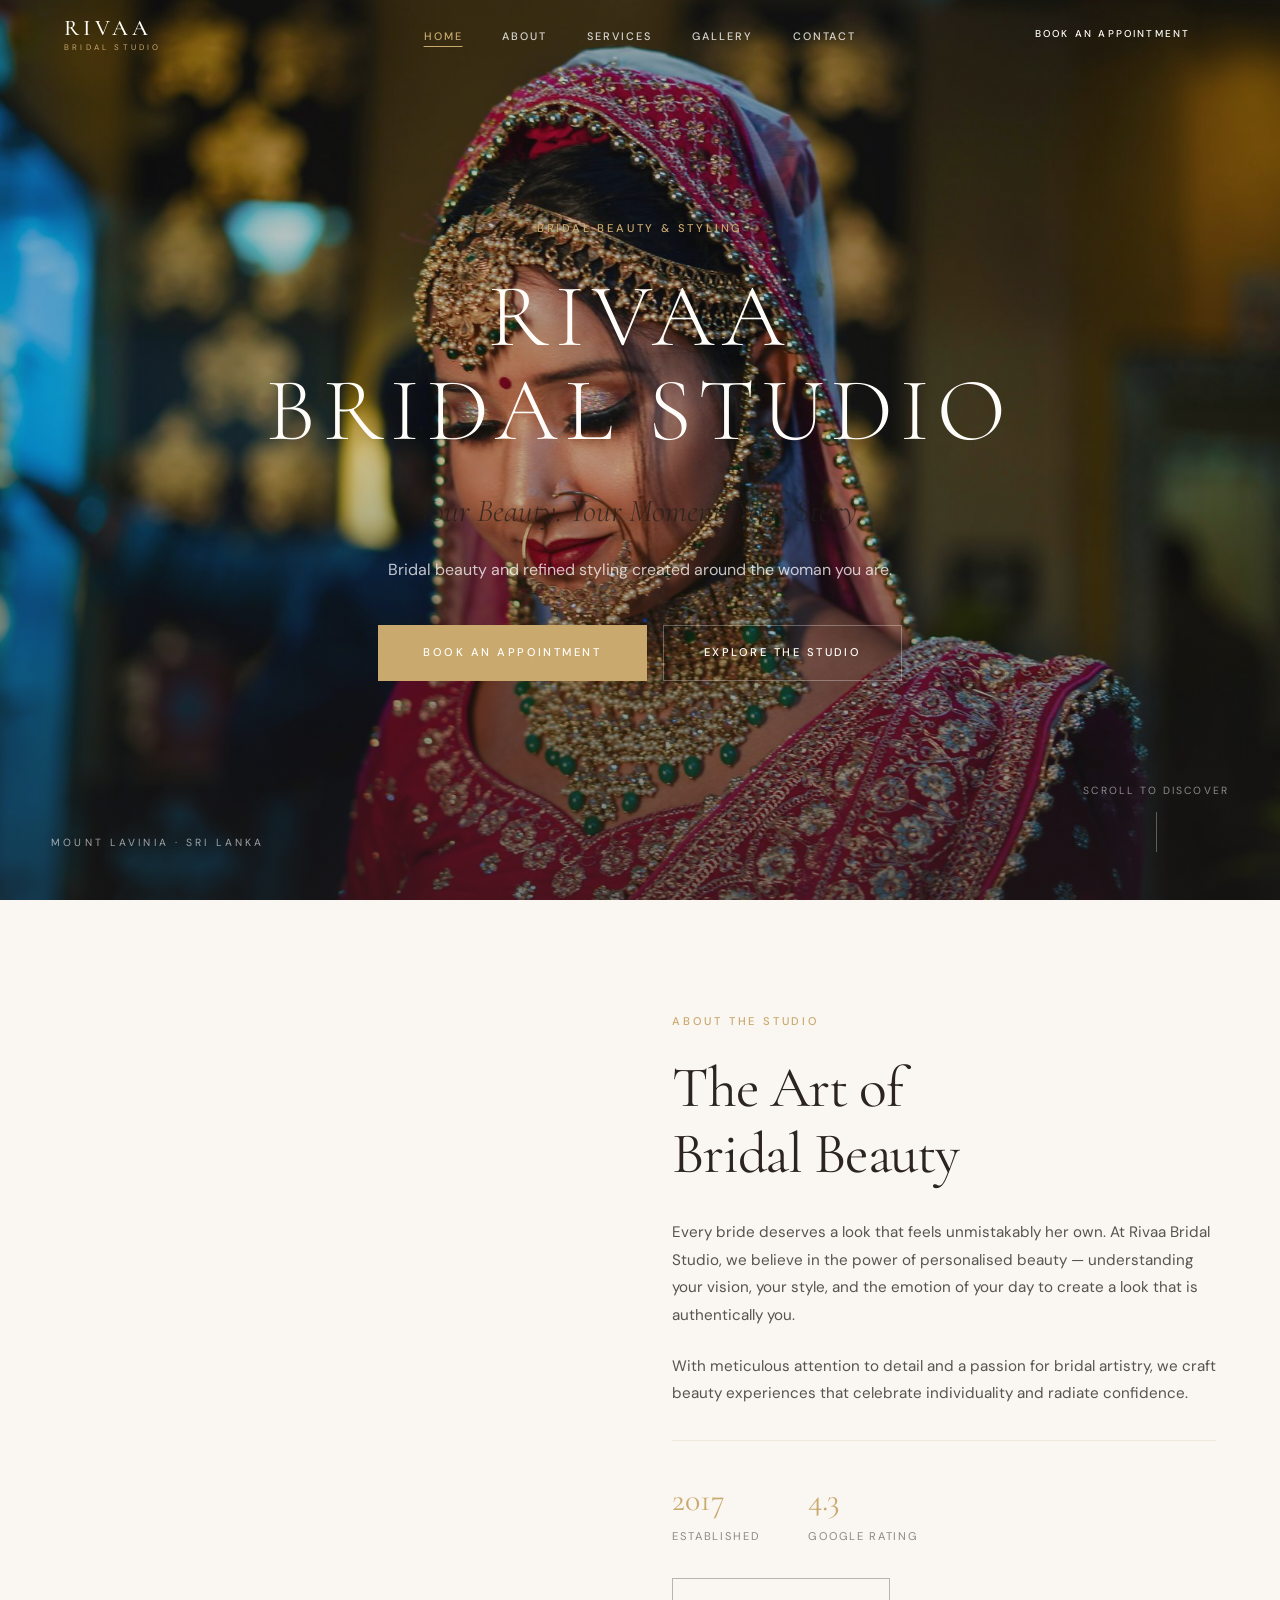
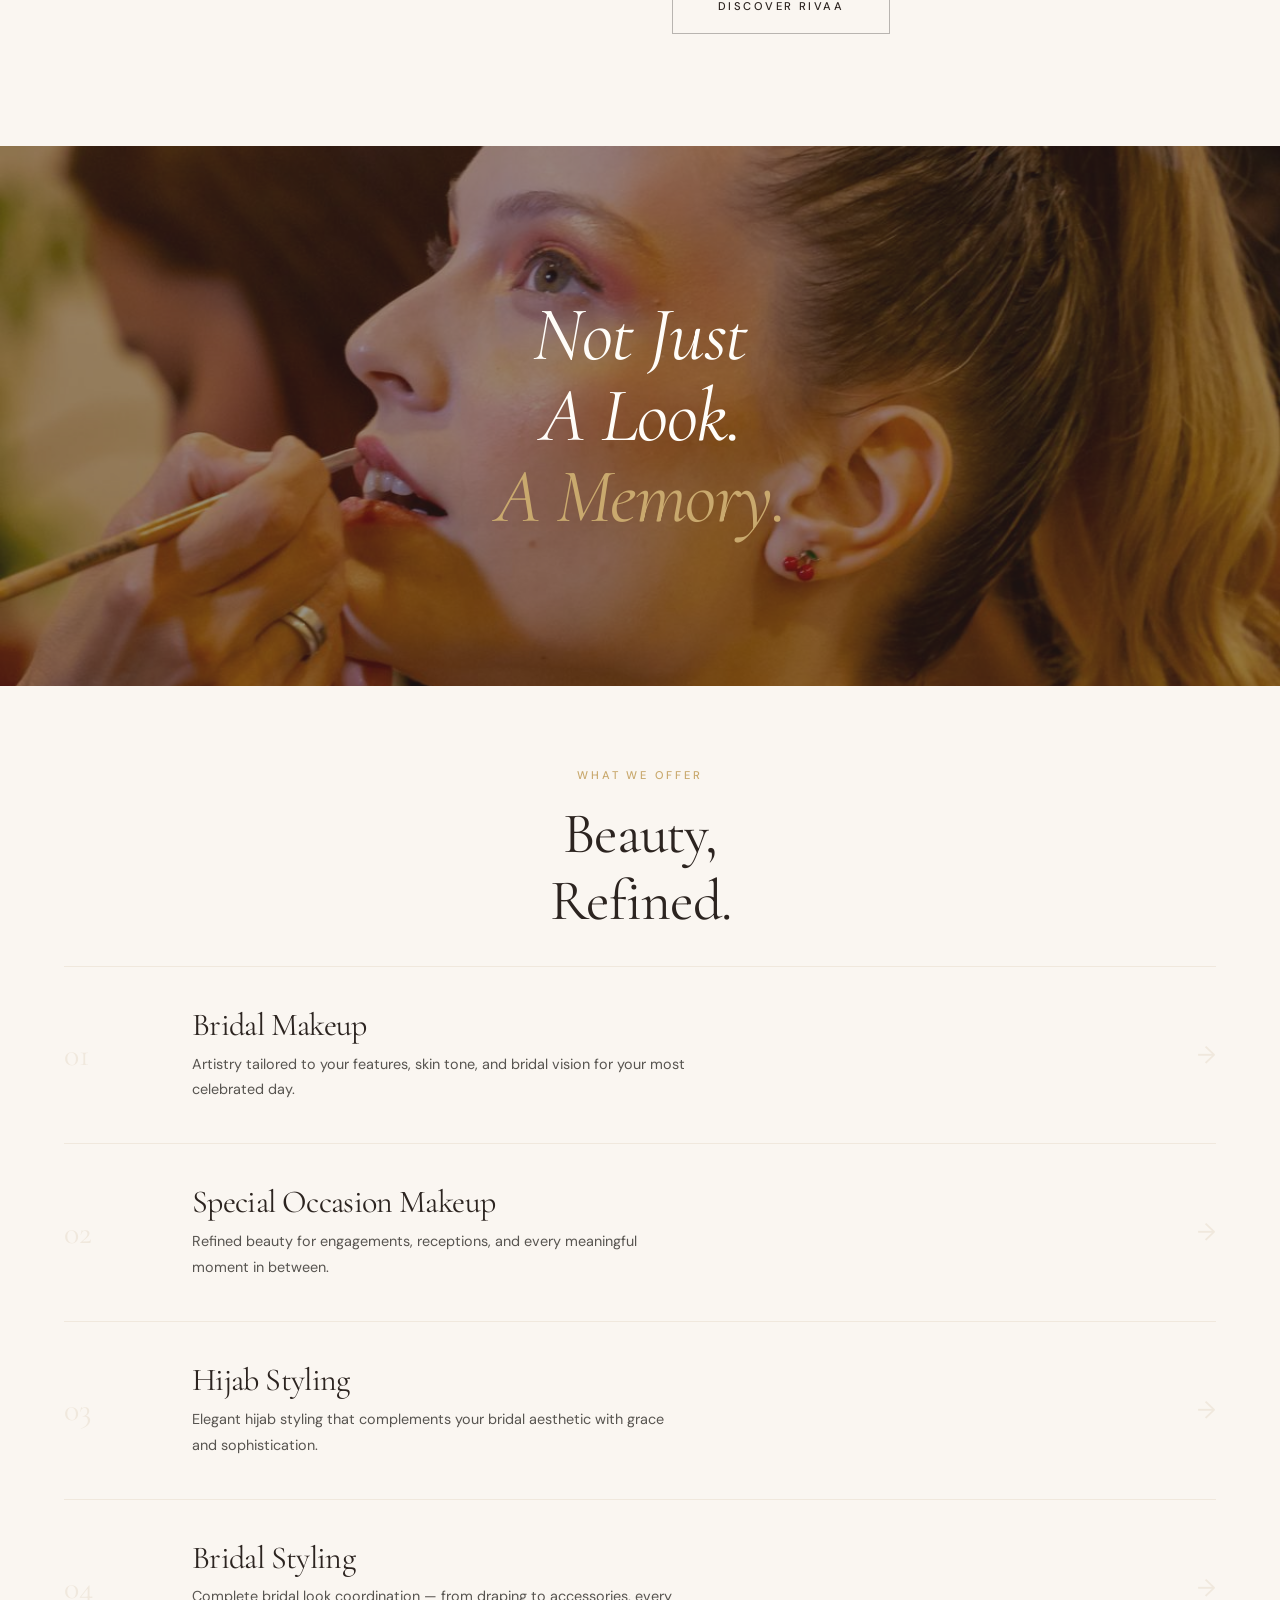
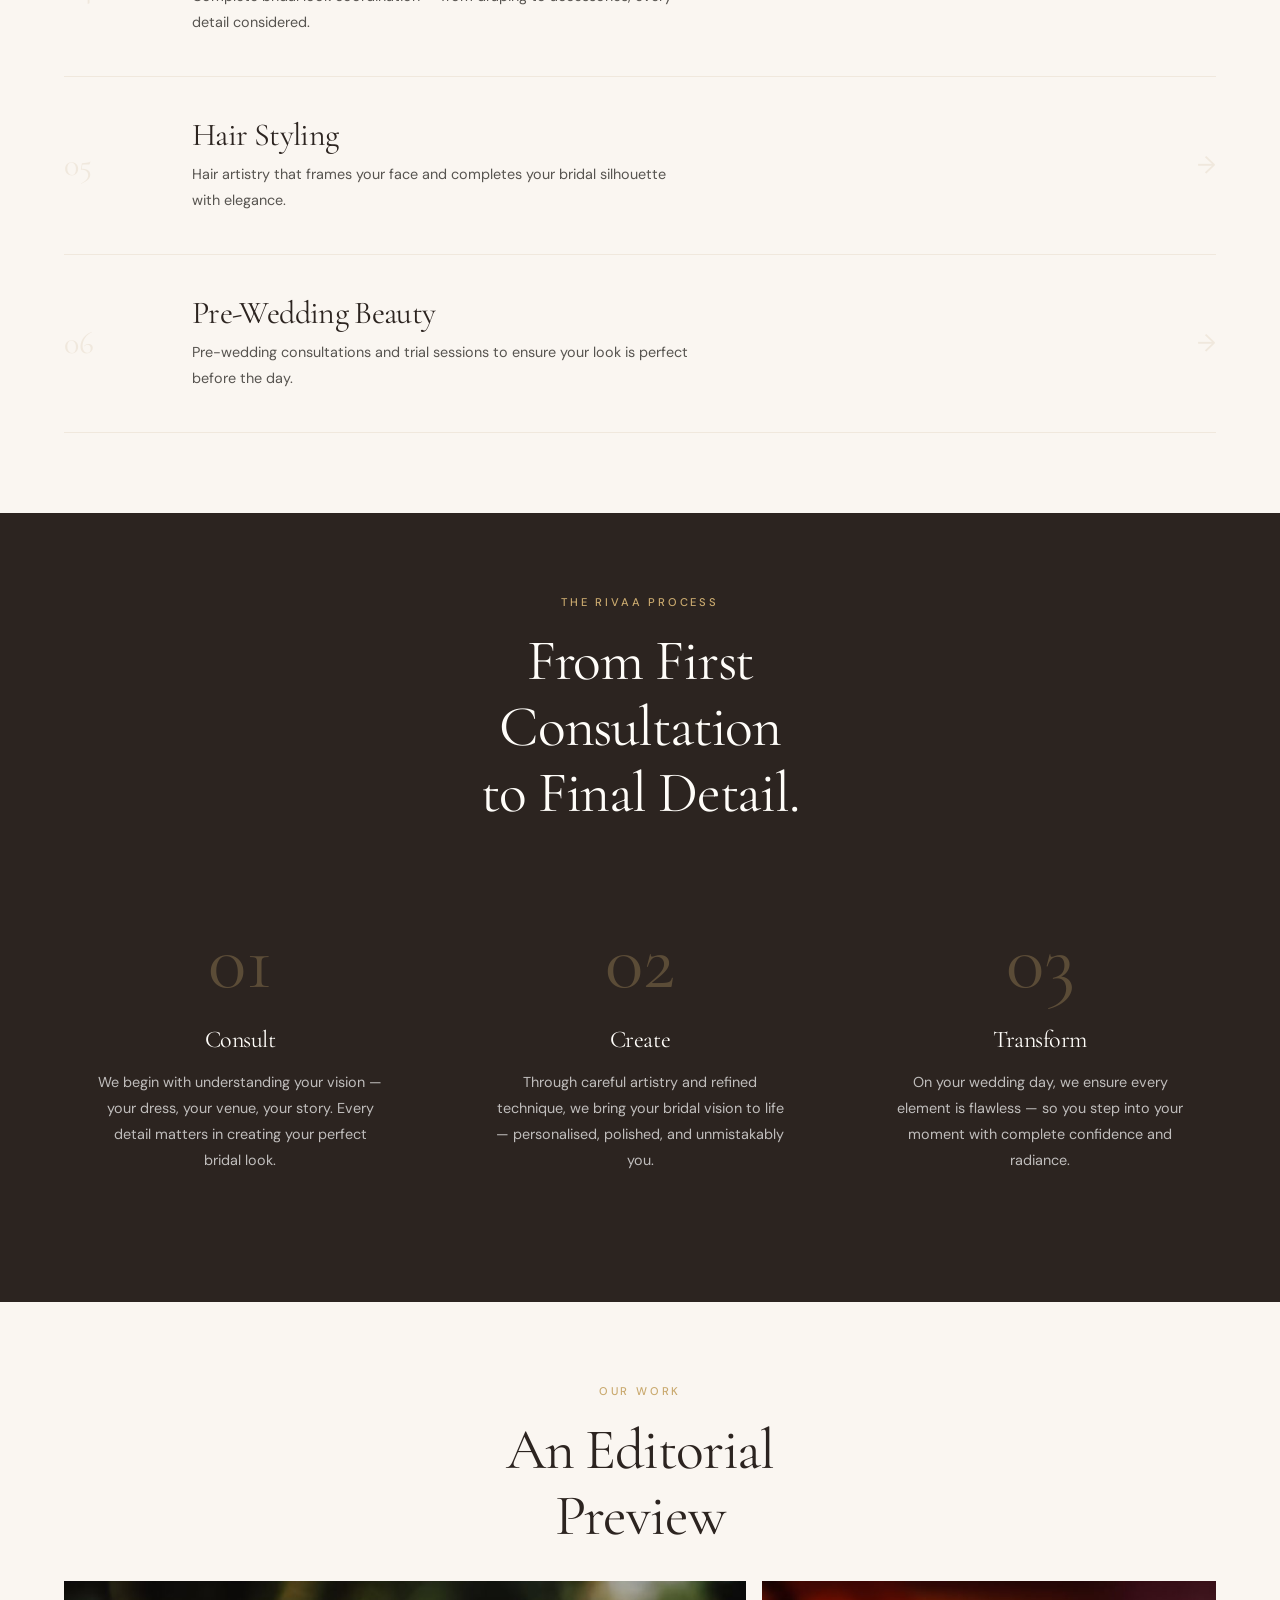
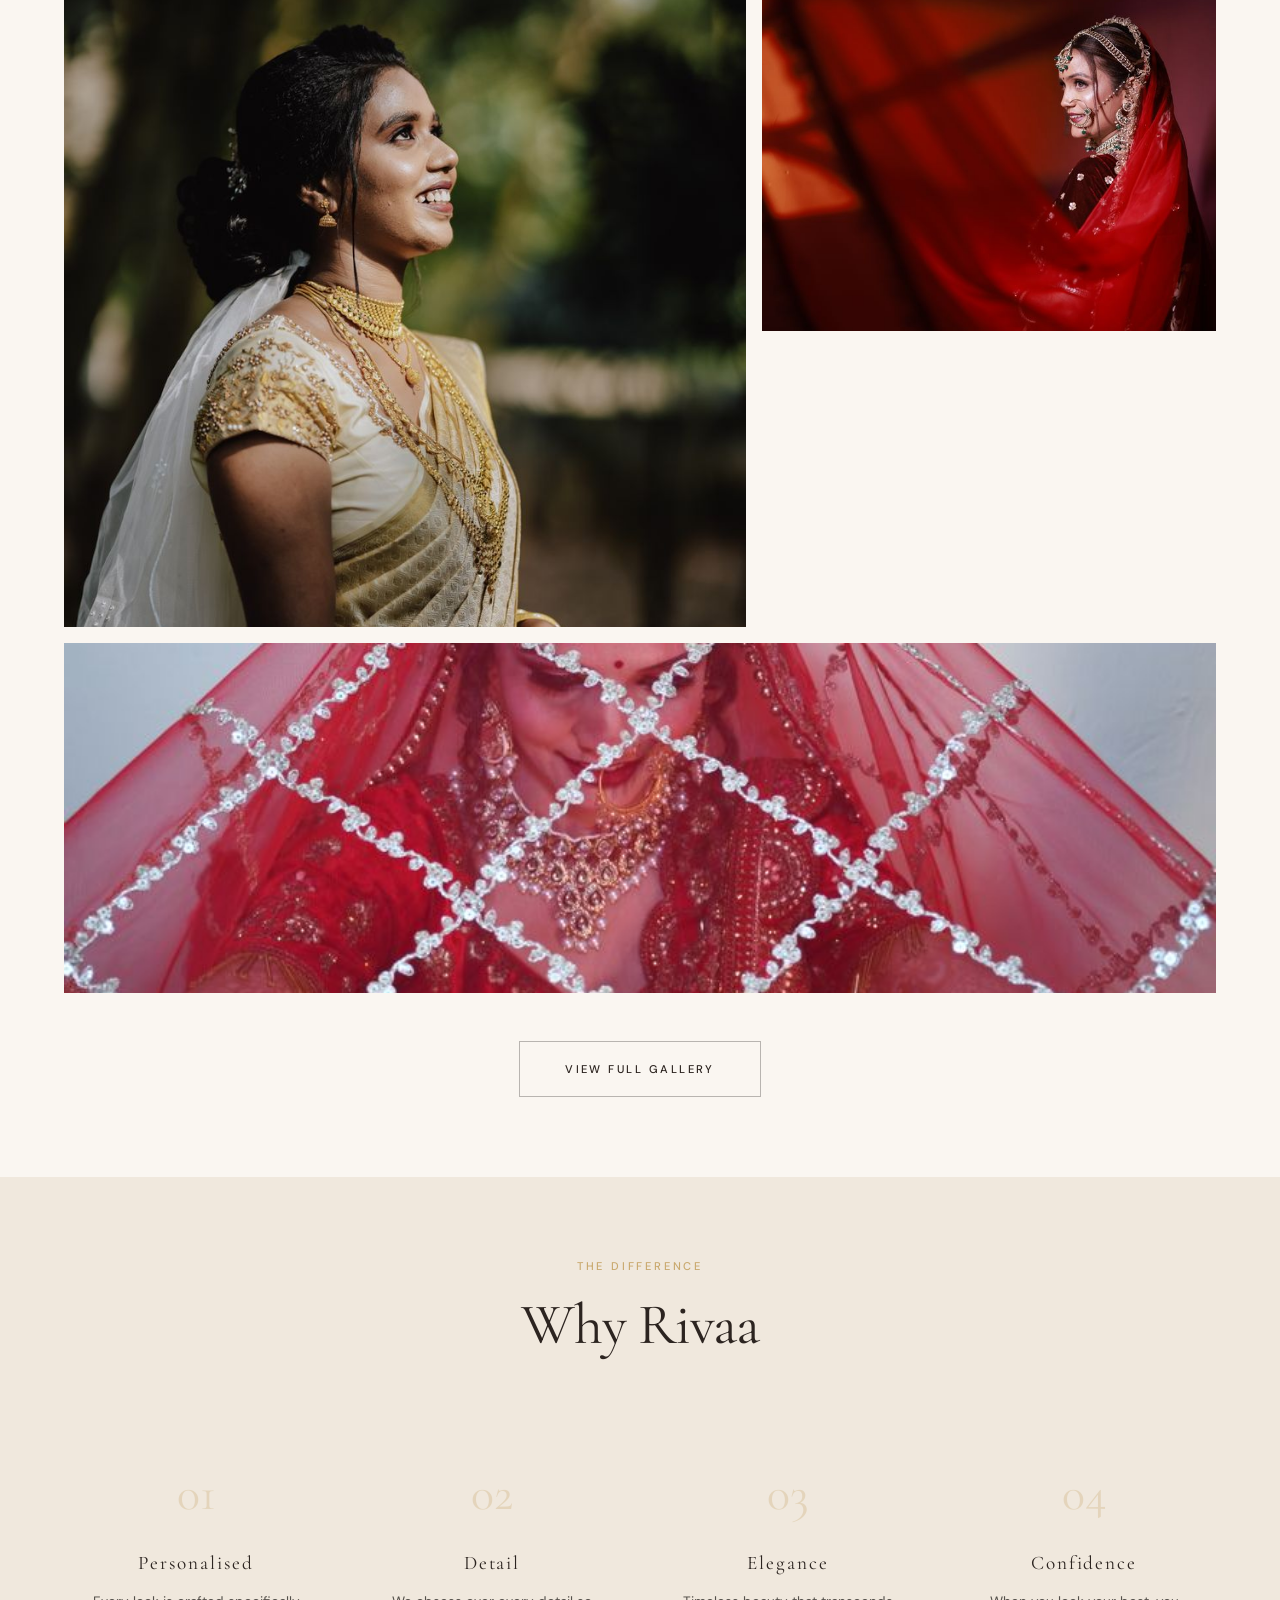
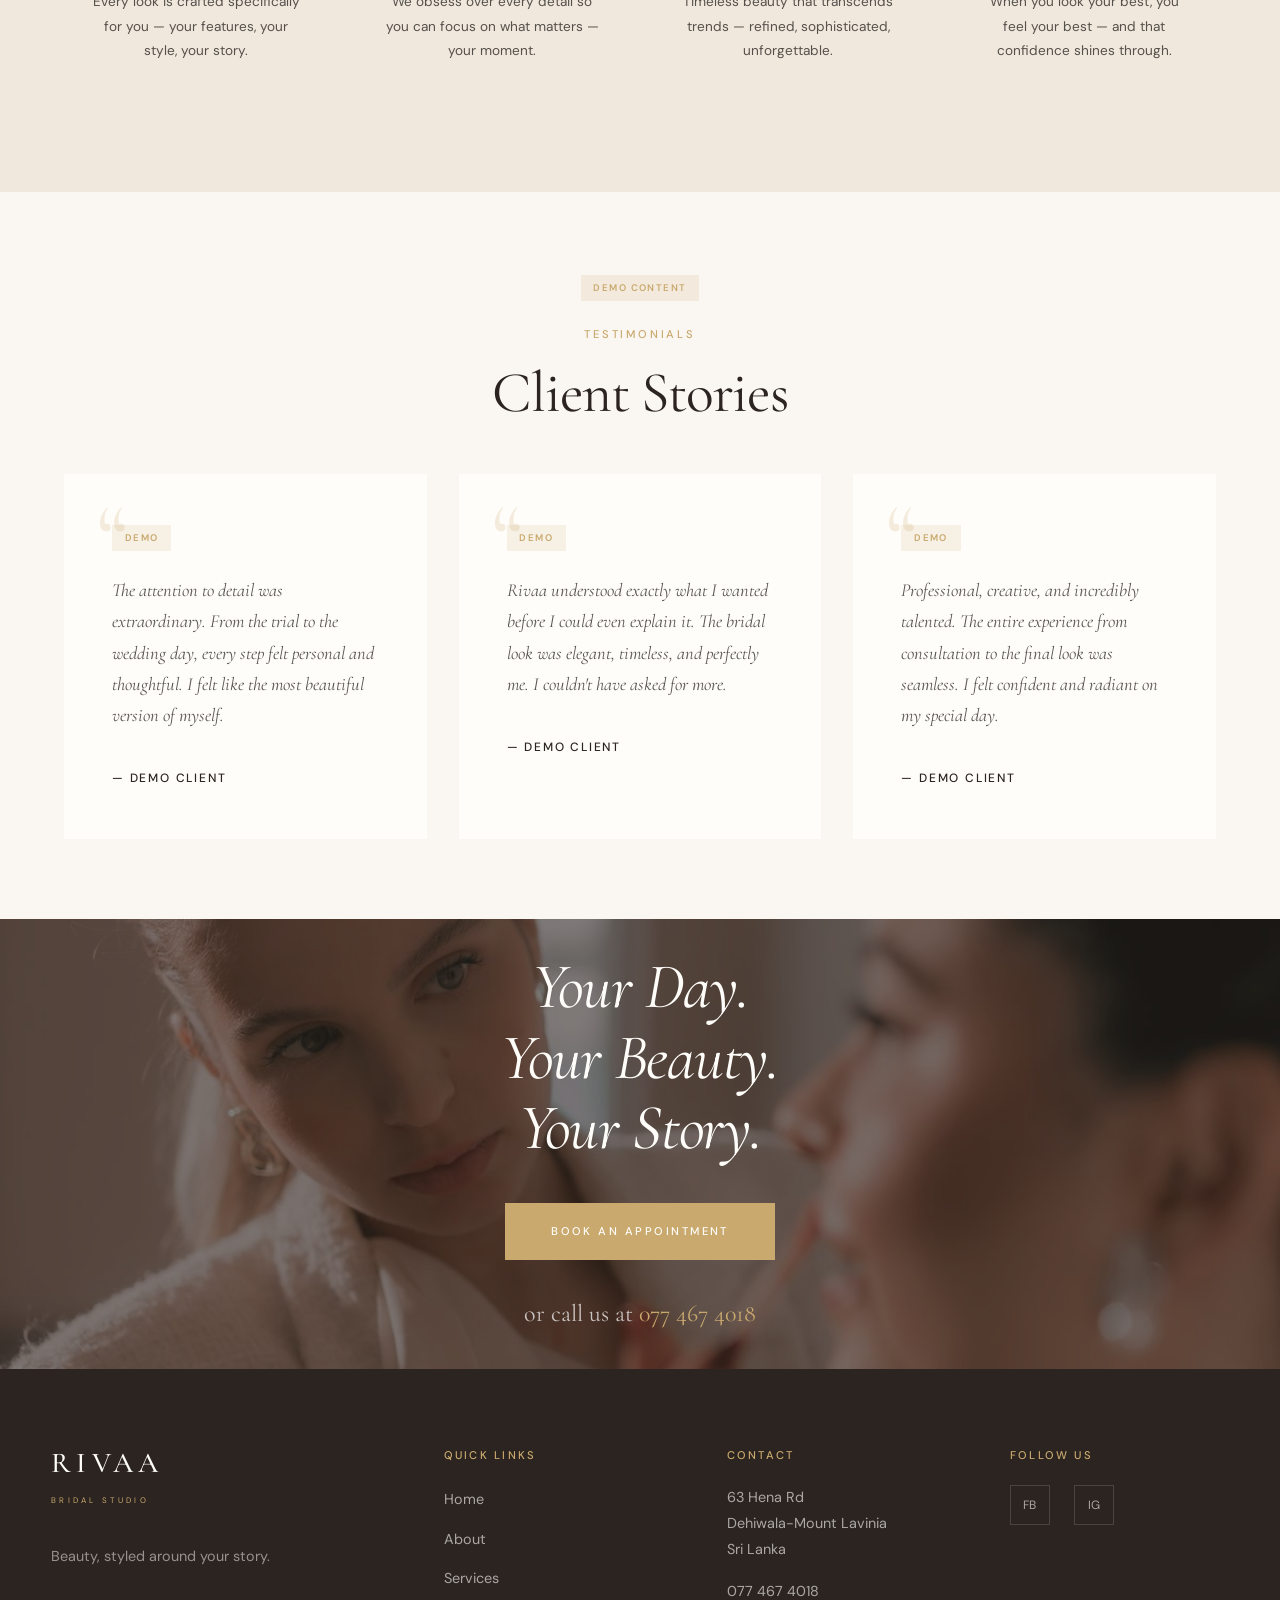
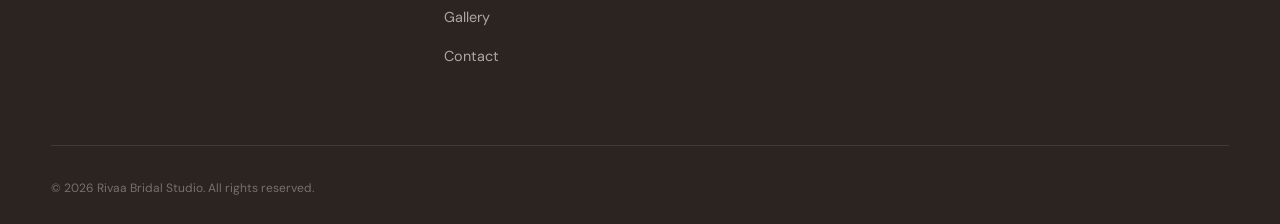
==== commit 623cadb3: "Remove video hero + new bridal women images" ====
--- a/index.html
+++ b/index.html
@@ -61,13 +61,10 @@
         </div>
     </nav>
 
-    <!-- Hero — Video Background -->
+    <!-- Hero — Image Background -->
     <section class="hero">
         <div class="hero-bg">
-            <video autoplay muted loop playsinline poster="assets/images/hero/hero.jpg" id="heroVideo">
-                <source src="assets/images/hero/hero.mp4" type="video/mp4">
-                <img src="assets/images/hero/hero.jpg" alt="Rivaa Bridal Studio — Bridal beauty and refined styling in Mount Lavinia, Sri Lanka">
-            </video>
+            <img src="assets/images/hero/hero.jpg" alt="Rivaa Bridal Studio — Bridal beauty and refined styling in Mount Lavinia, Sri Lanka">
         </div>
         <div class="hero-overlay"></div>
         <div class="hero-content">
--- a/css/style.css
+++ b/css/style.css
@@ -10,13 +10,13 @@
 }
 
 :root {
-    --ivory: #F7F3ED;
-    --beige: #E8DED2;
-    --gold: #B89B67;
-    --charcoal: #201D1A;
-    --white: #FFFFFF;
-    --gold-light: rgba(184, 155, 103, 0.15);
-    --gold-subtle: rgba(184, 155, 103, 0.08);
+    --ivory: #FAF6F1;
+    --beige: #F0E8DD;
+    --gold: #C9A96E;
+    --charcoal: #2C2420;
+    --white: #FFFDF9;
+    --gold-light: rgba(201, 169, 110, 0.15);
+    --gold-subtle: rgba(201, 169, 110, 0.08);
     --font-heading: 'Cormorant Garamond', Georgia, 'Times New Roman', serif;
     --font-body: 'DM Sans', -apple-system, BlinkMacSystemFont, 'Segoe UI', sans-serif;
     --transition: 0.4s cubic-bezier(0.25, 0.46, 0.45, 0.94);
@@ -643,7 +643,7 @@
 
 /* Section Base */
 .section {
-    padding: 8rem 4%;
+    padding: 5rem 4%;
 }
 
 .section-small {
@@ -660,7 +660,7 @@
 }
 
 .section-title {
-    margin-bottom: 3rem;
+    margin-bottom: 2rem;
 }
 
 .section-title .label {
@@ -672,7 +672,7 @@
 .editorial {
     display: grid;
     grid-template-columns: 1fr 1fr;
-    gap: 6rem;
+    gap: 4rem;
     align-items: center;
     max-width: 1400px;
     margin: 0 auto;
@@ -685,7 +685,7 @@
 
 .editorial-image img {
     width: 100%;
-    height: 600px;
+    height: 500px;
     object-fit: cover;
 }
 
@@ -735,8 +735,8 @@
 /* Cinematic Section */
 .cinematic {
     position: relative;
-    height: 80vh;
-    min-height: 500px;
+    height: 60vh;
+    min-height: 400px;
     display: flex;
     align-items: center;
     justify-content: center;
@@ -856,9 +856,9 @@
 .experience-steps {
     display: grid;
     grid-template-columns: repeat(3, 1fr);
-    gap: 4rem;
+    gap: 3rem;
     max-width: 1200px;
-    margin: 4rem auto 0;
+    margin: 3rem auto 0;
 }
 
 .experience-step {
@@ -890,8 +890,8 @@
     margin: 0 auto;
     display: grid;
     grid-template-columns: 1.2fr 0.8fr;
-    grid-template-rows: 400px 300px;
-    gap: 1.5rem;
+    grid-template-rows: 350px 280px;
+    gap: 1rem;
 }
 
 .editorial-gallery .gallery-item {
@@ -916,16 +916,16 @@
 
 .editorial-gallery .gallery-item:nth-child(3) {
     grid-column: 1 / 3;
-    height: 400px;
+    height: 350px;
 }
 
 /* Why Rivaa */
 .why-grid {
     display: grid;
     grid-template-columns: repeat(4, 1fr);
-    gap: 3rem;
+    gap: 2rem;
     max-width: 1200px;
-    margin: 4rem auto 0;
+    margin: 3rem auto 0;
 }
 
 .why-item {
@@ -955,9 +955,9 @@
 .testimonials-grid {
     display: grid;
     grid-template-columns: repeat(3, 1fr);
-    gap: 3rem;
+    gap: 2rem;
     max-width: 1200px;
-    margin: 4rem auto 0;
+    margin: 3rem auto 0;
 }
 
 .testimonial-card {
@@ -1011,8 +1011,8 @@
 /* Final CTA */
 .final-cta {
     position: relative;
-    height: 70vh;
-    min-height: 500px;
+    height: 50vh;
+    min-height: 400px;
     display: flex;
     align-items: center;
     justify-content: center;
--- a/css/responsive.css
+++ b/css/responsive.css
@@ -5,14 +5,14 @@
 /* Large Desktop (1440px+) */
 @media (min-width: 1441px) {
     .section {
-        padding: 8rem 6%;
+        padding: 6rem 6%;
     }
 }
 
 /* Desktop (1200px - 1440px) */
 @media (max-width: 1440px) {
     .section {
-        padding: 7rem 5%;
+        padding: 5rem 5%;
     }
 }
 
@@ -46,7 +46,7 @@
 /* Tablet (768px - 1023px) */
 @media (max-width: 1023px) {
     .section {
-        padding: 5rem 5%;
+        padding: 4rem 5%;
     }
 
     .nav-links {
@@ -154,7 +154,7 @@
     }
 
     .section {
-        padding: 4rem 6%;
+        padding: 3rem 6%;
     }
 
     .section-small {
@@ -456,7 +456,7 @@
     }
 
     .section {
-        padding: 3rem 5%;
+        padding: 2.5rem 5%;
     }
 
     .editorial-content .meta {
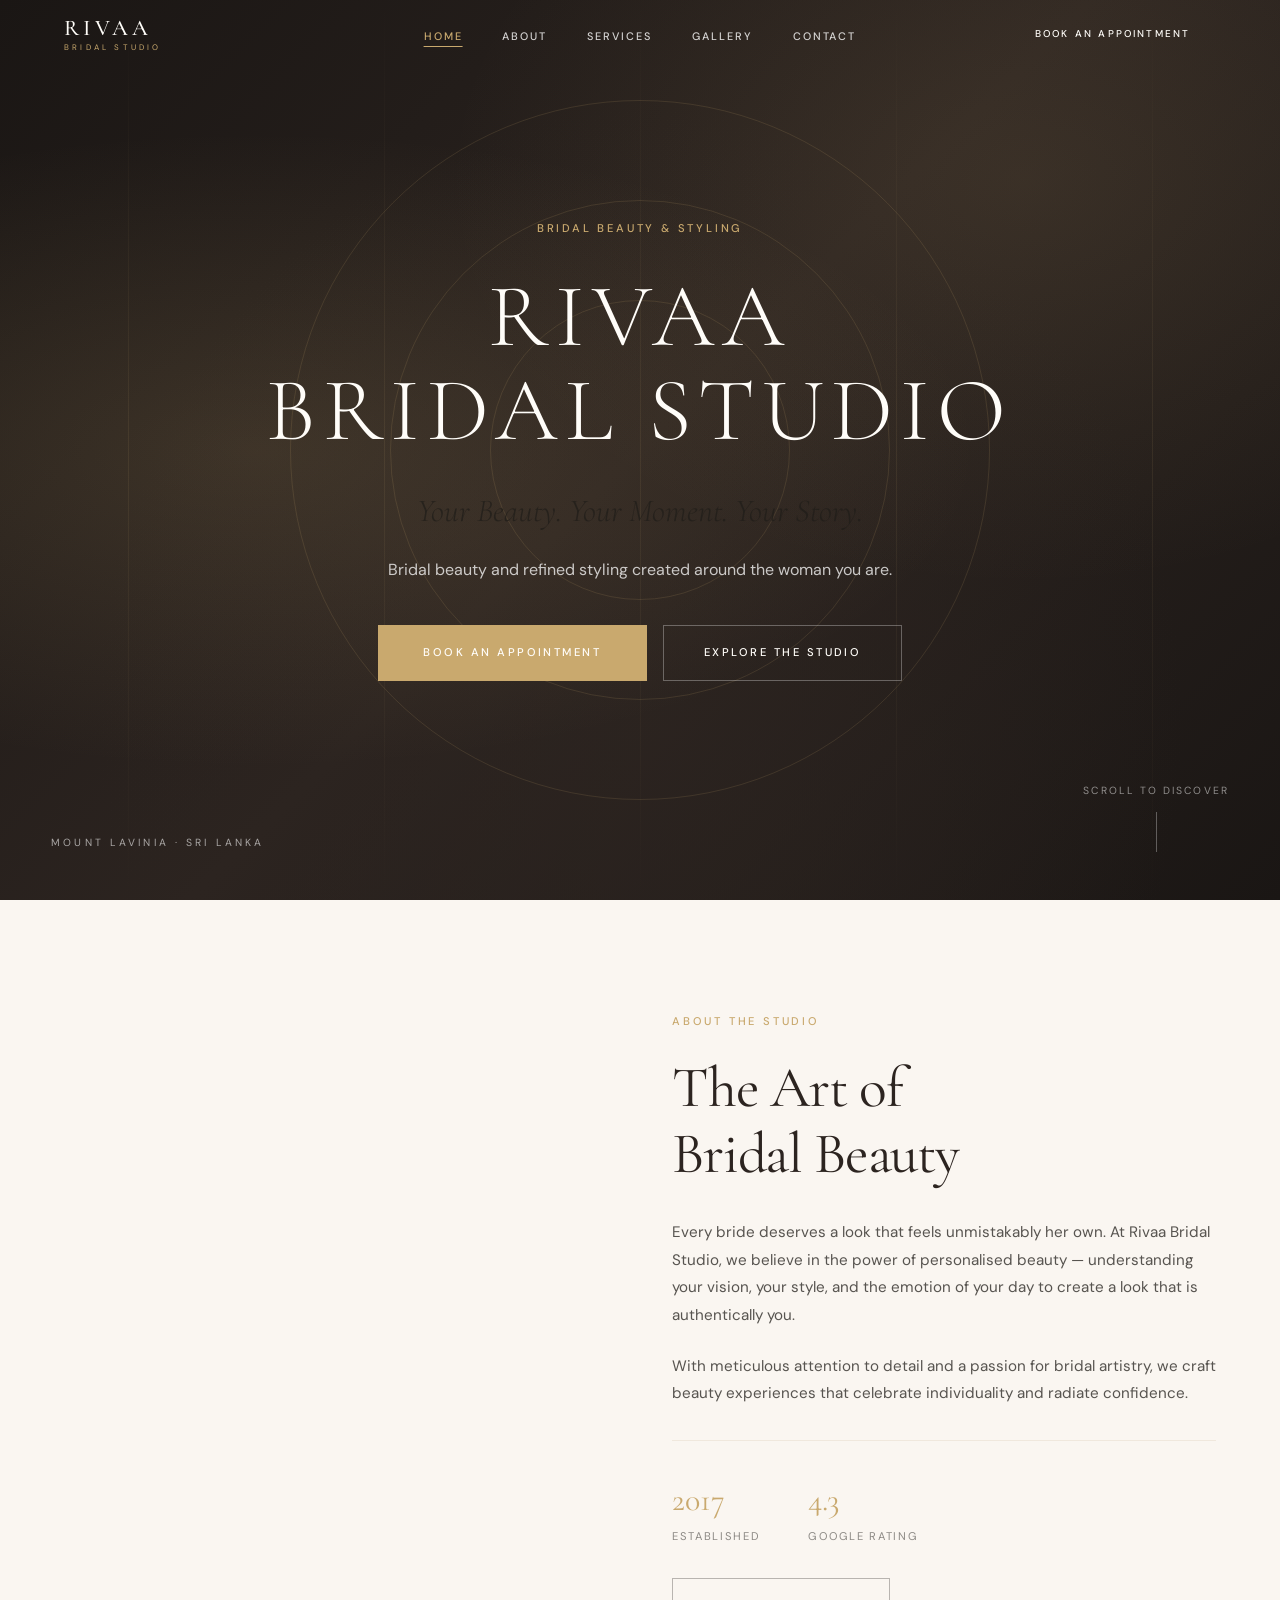
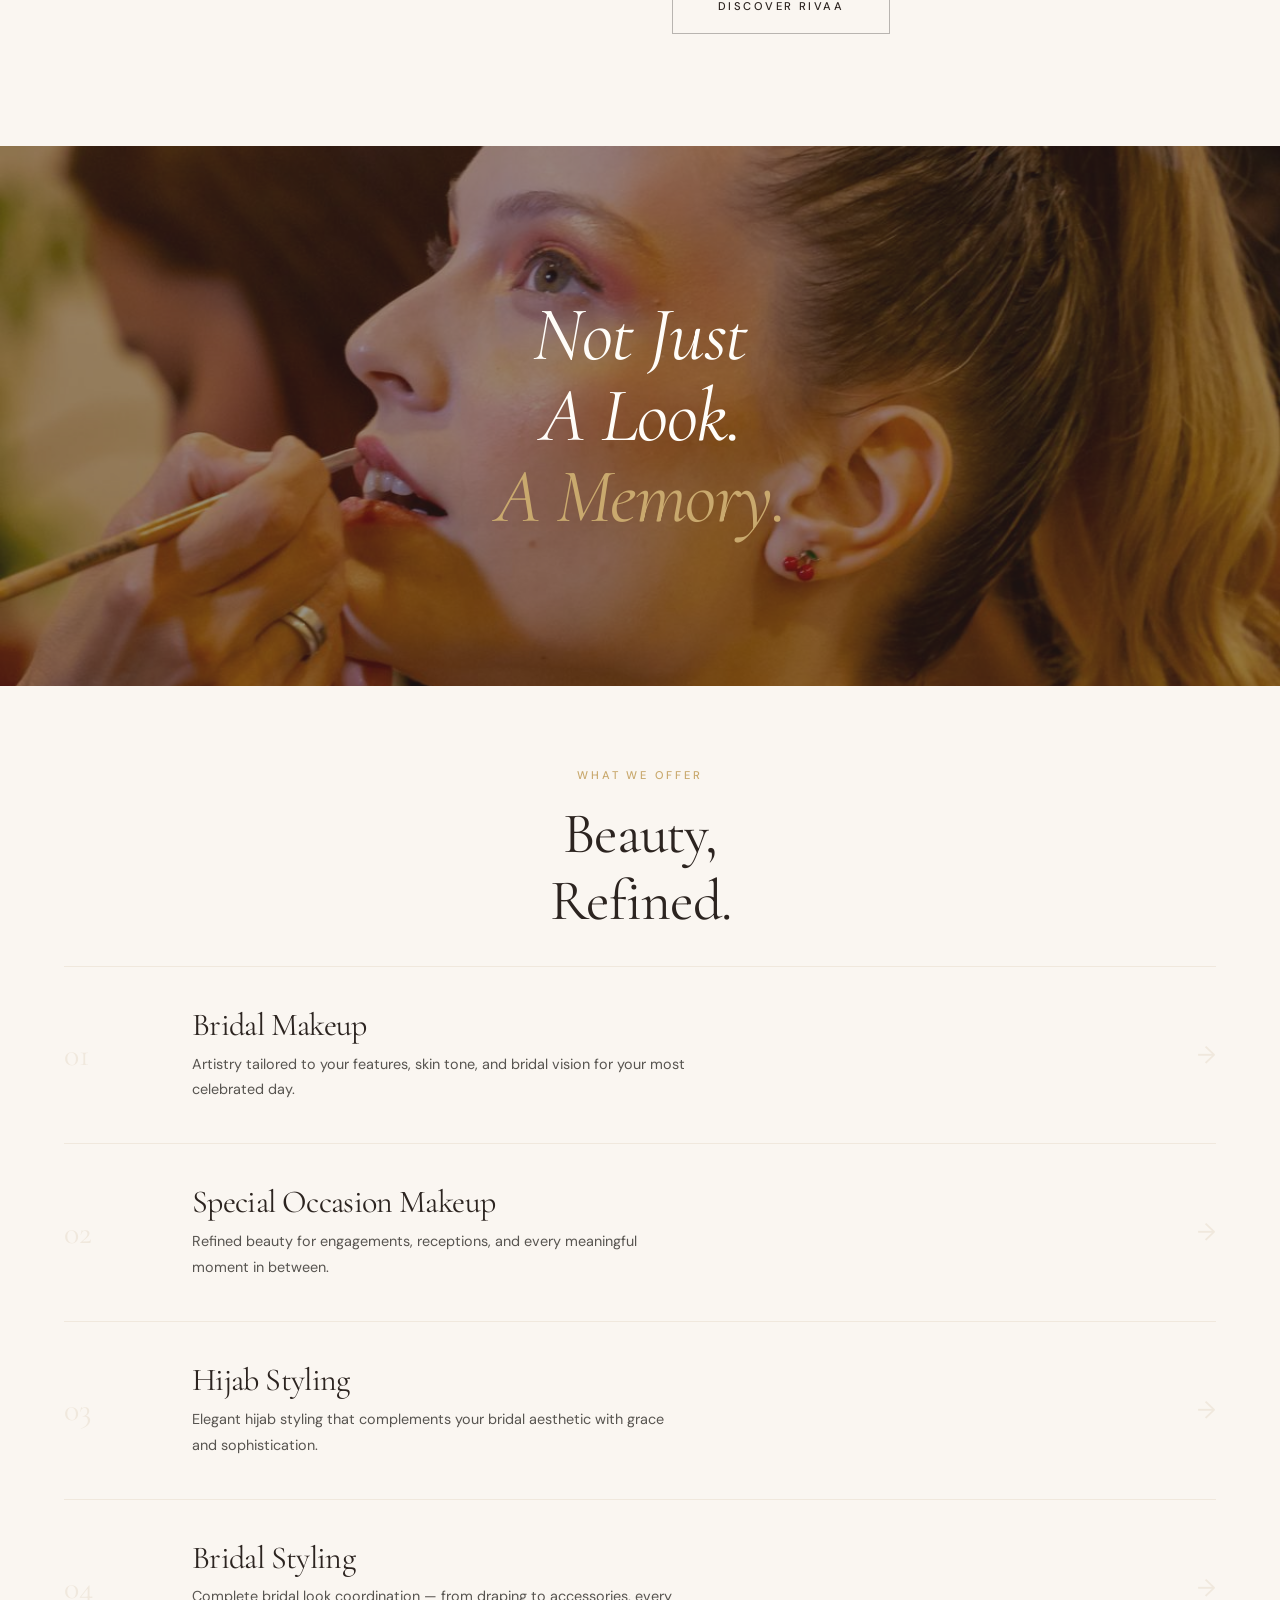
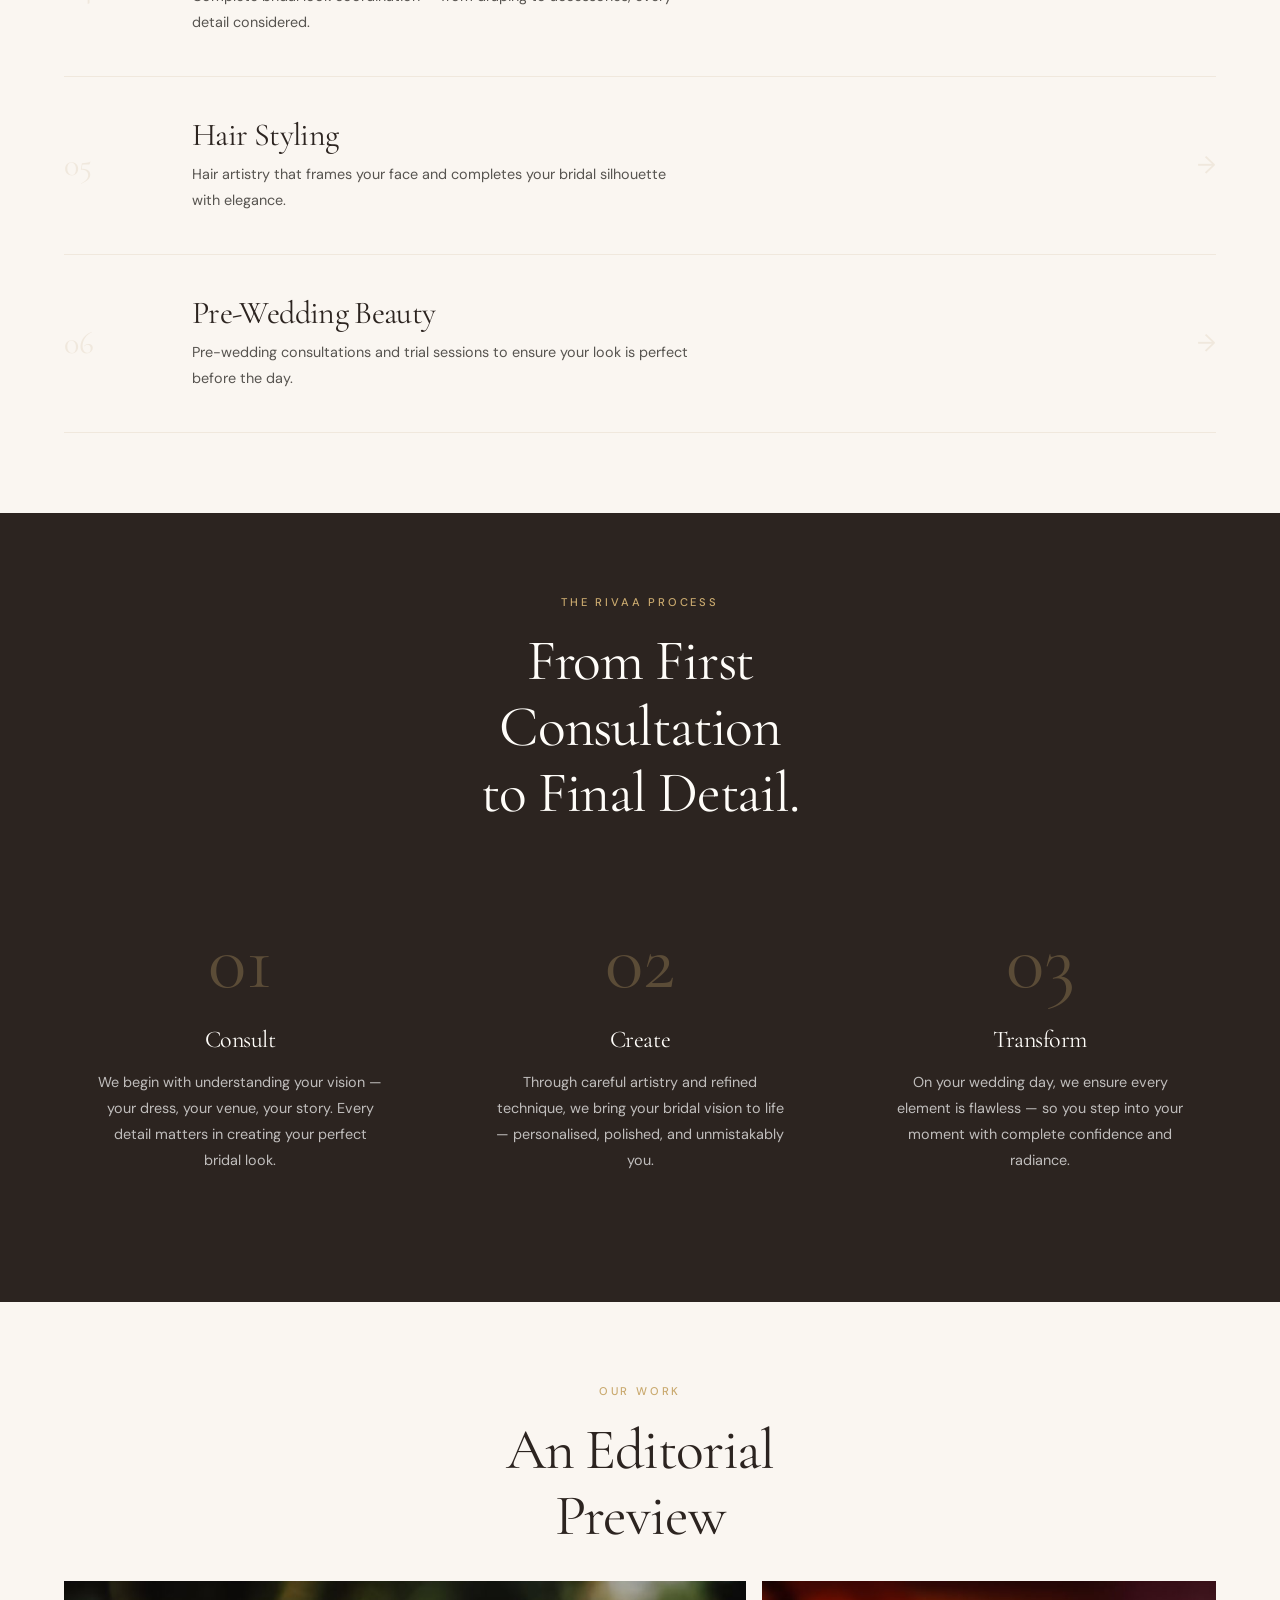
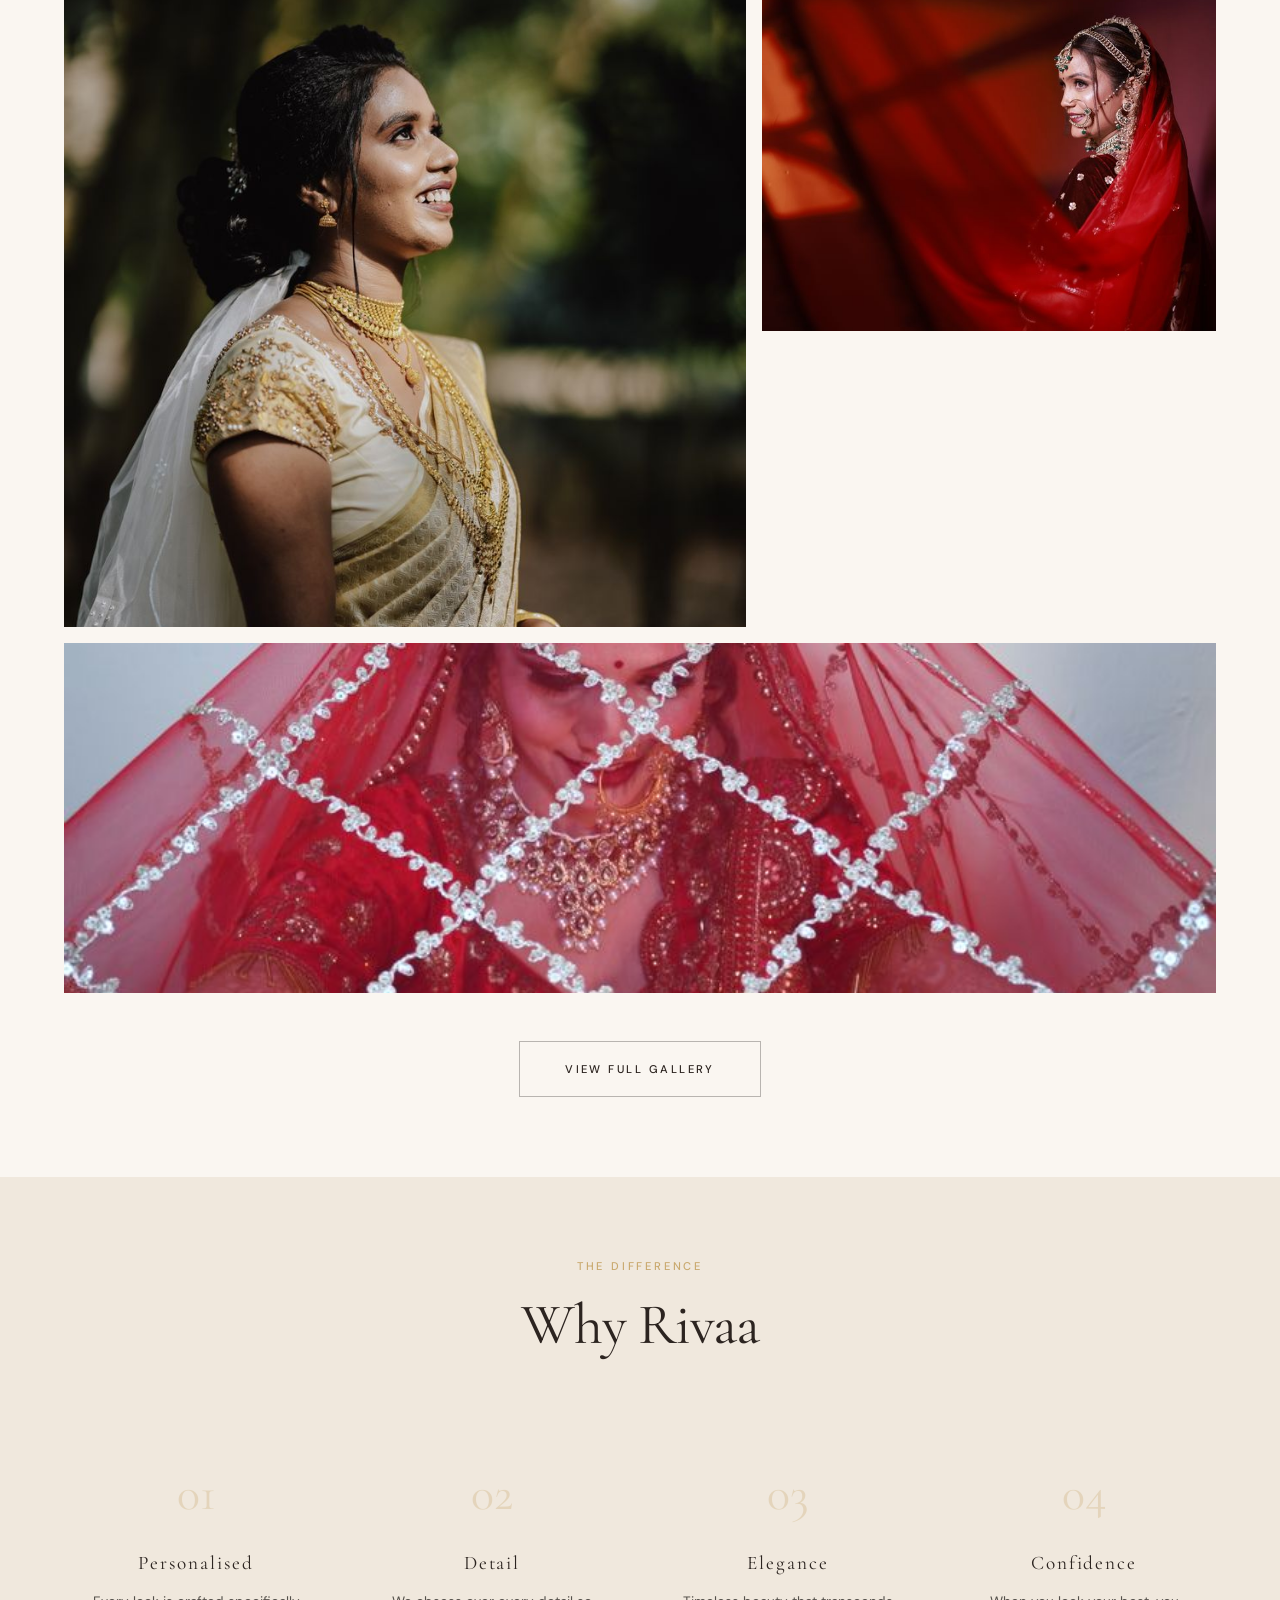
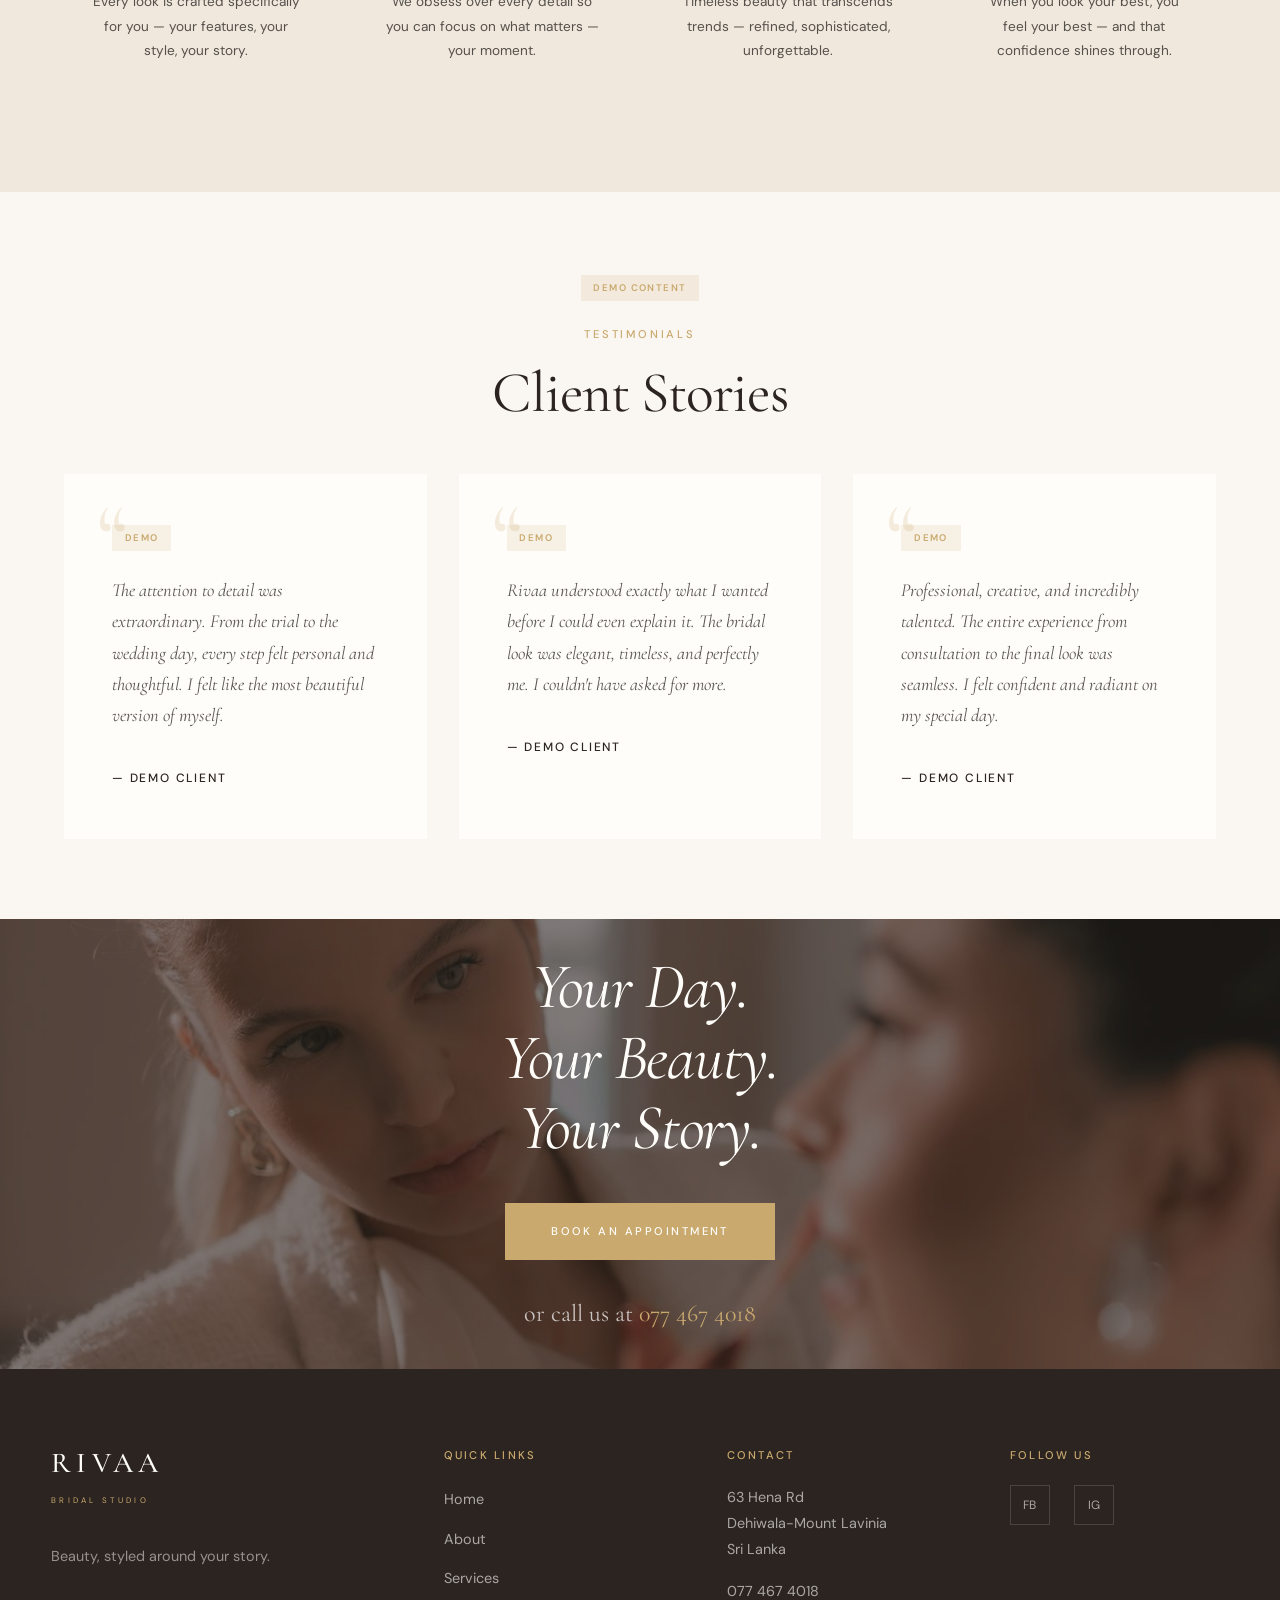
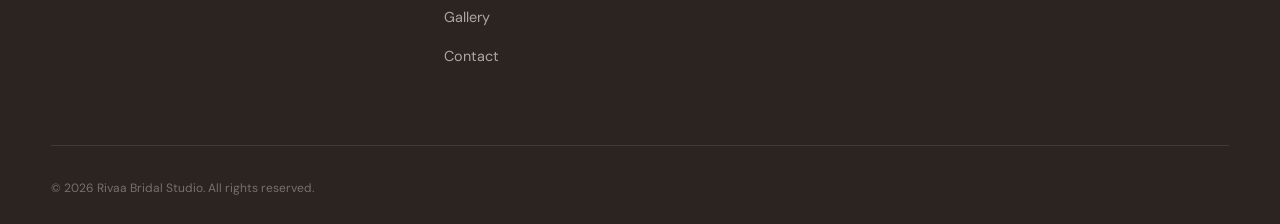
==== commit 010ec61f: "Animated hero section with particles, rings, shimmer effects" ====
--- a/index.html
+++ b/index.html
@@ -61,10 +61,24 @@
         </div>
     </nav>
 
-    <!-- Hero — Image Background -->
-    <section class="hero">
-        <div class="hero-bg">
-            <img src="assets/images/hero/hero.jpg" alt="Rivaa Bridal Studio — Bridal beauty and refined styling in Mount Lavinia, Sri Lanka">
+    <!-- Hero — Animated Design -->
+    <section class="hero hero-animated">
+        <div class="hero-bg-animated">
+            <div class="hero-gradient"></div>
+            <div class="hero-particles" id="heroParticles"></div>
+            <div class="hero-rings">
+                <div class="ring ring-1"></div>
+                <div class="ring ring-2"></div>
+                <div class="ring ring-3"></div>
+            </div>
+            <div class="hero-shimmer"></div>
+            <div class="hero-lines">
+                <div class="line line-1"></div>
+                <div class="line line-2"></div>
+                <div class="line line-3"></div>
+                <div class="line line-4"></div>
+                <div class="line line-5"></div>
+            </div>
         </div>
         <div class="hero-overlay"></div>
         <div class="hero-content">
--- a/css/style.css
+++ b/css/style.css
@@ -489,7 +489,7 @@
     transform: translateY(0);
 }
 
-/* Hero Section — Video Background */
+/* Hero Section — Animated Design */
 .hero {
     position: relative;
     width: 100%;
@@ -502,39 +502,167 @@
     background: var(--charcoal);
 }
 
-.hero-bg {
+.hero-bg-animated {
     position: absolute;
     top: 0;
     left: 0;
     width: 100%;
     height: 100%;
-}
-
-.hero-bg video {
-    width: 100%;
-    height: 100%;
-    object-fit: cover;
-}
-
-.hero-bg img {
-    width: 100%;
-    height: 100%;
-    object-fit: cover;
-    transform: scale(1.1);
-}
-
-.hero-overlay {
+    overflow: hidden;
+}
+
+.hero-gradient {
     position: absolute;
     top: 0;
     left: 0;
     width: 100%;
+    height: 100%;
+    background: 
+        radial-gradient(ellipse at 20% 50%, rgba(201, 169, 110, 0.15) 0%, transparent 50%),
+        radial-gradient(ellipse at 80% 20%, rgba(201, 169, 110, 0.1) 0%, transparent 40%),
+        radial-gradient(ellipse at 50% 80%, rgba(44, 36, 32, 0.8) 0%, transparent 60%),
+        linear-gradient(135deg, #1a1614 0%, #2C2420 50%, #1a1614 100%);
+    animation: gradientPulse 8s ease-in-out infinite alternate;
+}
+
+@keyframes gradientPulse {
+    0% { opacity: 1; }
+    100% { opacity: 0.85; }
+}
+
+.hero-particles {
+    position: absolute;
+    top: 0;
+    left: 0;
+    width: 100%;
+    height: 100%;
+    pointer-events: none;
+}
+
+.hero-particle {
+    position: absolute;
+    width: 4px;
+    height: 4px;
+    background: var(--gold);
+    border-radius: 50%;
+    opacity: 0;
+    animation: particleFloat 6s ease-in-out infinite;
+}
+
+@keyframes particleFloat {
+    0%, 100% { 
+        opacity: 0;
+        transform: translateY(100vh) scale(0);
+    }
+    10% {
+        opacity: 0.6;
+    }
+    90% {
+        opacity: 0.6;
+    }
+    50% {
+        opacity: 0.8;
+        transform: translateY(-20vh) scale(1);
+    }
+}
+
+.hero-rings {
+    position: absolute;
+    top: 50%;
+    left: 50%;
+    transform: translate(-50%, -50%);
+    pointer-events: none;
+}
+
+.ring {
+    position: absolute;
+    border: 1px solid rgba(201, 169, 110, 0.15);
+    border-radius: 50%;
+    top: 50%;
+    left: 50%;
+    transform: translate(-50%, -50%);
+}
+
+.ring-1 {
+    width: 300px;
+    height: 300px;
+    animation: ringPulse 4s ease-in-out infinite;
+}
+
+.ring-2 {
+    width: 500px;
+    height: 500px;
+    animation: ringPulse 4s ease-in-out infinite 0.5s;
+}
+
+.ring-3 {
+    width: 700px;
+    height: 700px;
+    animation: ringPulse 4s ease-in-out infinite 1s;
+}
+
+@keyframes ringPulse {
+    0%, 100% { 
+        opacity: 0.3;
+        transform: translate(-50%, -50%) scale(1);
+    }
+    50% { 
+        opacity: 0.1;
+        transform: translate(-50%, -50%) scale(1.05);
+    }
+}
+
+.hero-shimmer {
+    position: absolute;
+    top: 0;
+    left: -100%;
+    width: 100%;
+    height: 100%;
+    background: linear-gradient(
+        90deg,
+        transparent 0%,
+        rgba(201, 169, 110, 0.03) 50%,
+        transparent 100%
+    );
+    animation: shimmerMove 8s ease-in-out infinite;
+}
+
+@keyframes shimmerMove {
+    0% { left: -100%; }
+    100% { left: 100%; }
+}
+
+.hero-lines {
+    position: absolute;
+    top: 0;
+    left: 0;
+    width: 100%;
+    height: 100%;
+    pointer-events: none;
+}
+
+.hero-lines .line {
+    position: absolute;
+    width: 1px;
     height: 100%;
     background: linear-gradient(
         to bottom,
-        rgba(32, 29, 26, 0.3) 0%,
-        rgba(32, 29, 26, 0.2) 50%,
-        rgba(32, 29, 26, 0.6) 100%
+        transparent 0%,
+        rgba(201, 169, 110, 0.1) 50%,
+        transparent 100%
     );
+    animation: lineGlow 6s ease-in-out infinite;
+}
+
+.line-1 { left: 10%; animation-delay: 0s; }
+.line-2 { left: 30%; animation-delay: 1s; }
+.line-3 { left: 50%; animation-delay: 2s; }
+.line-4 { left: 70%; animation-delay: 3s; }
+.line-5 { left: 90%; animation-delay: 4s; }
+
+@keyframes lineGlow {
+    0%, 100% { opacity: 0.3; }
+    50% { opacity: 0.8; }
 }
 
 .hero-content {
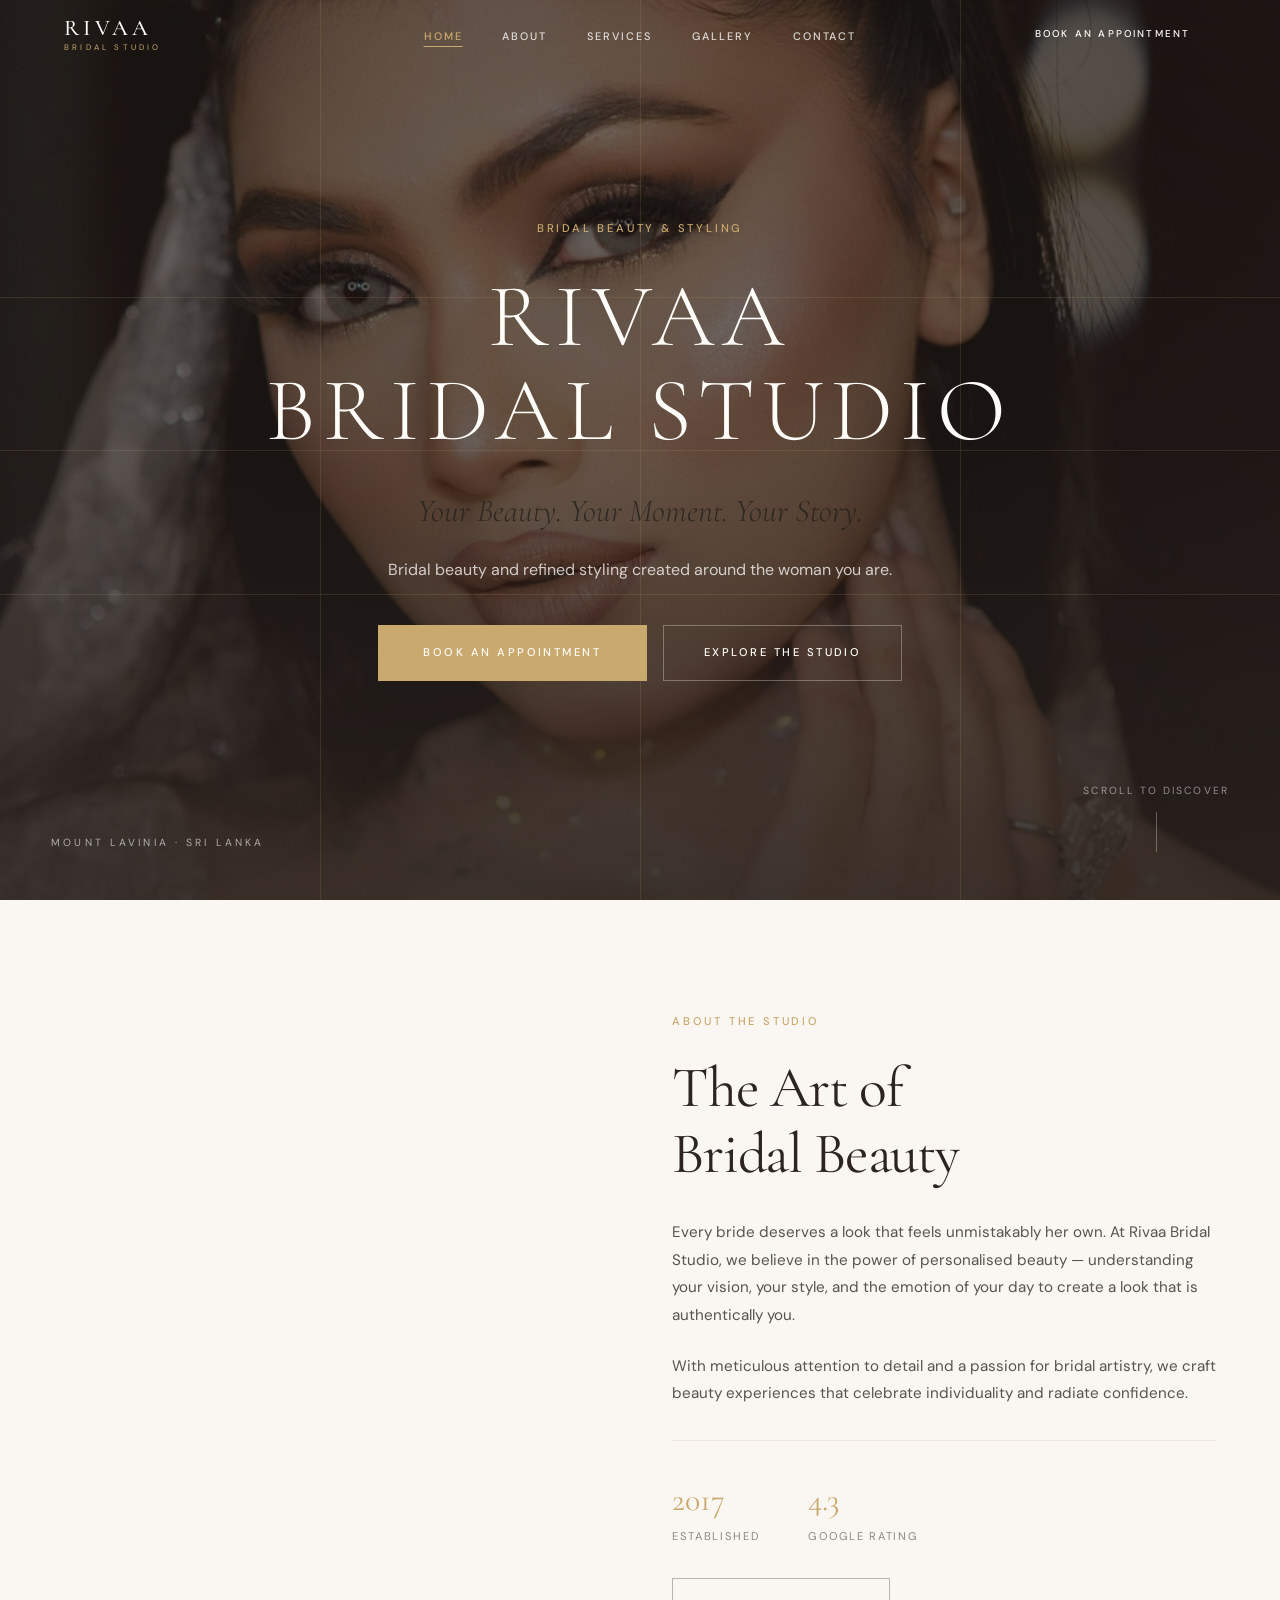
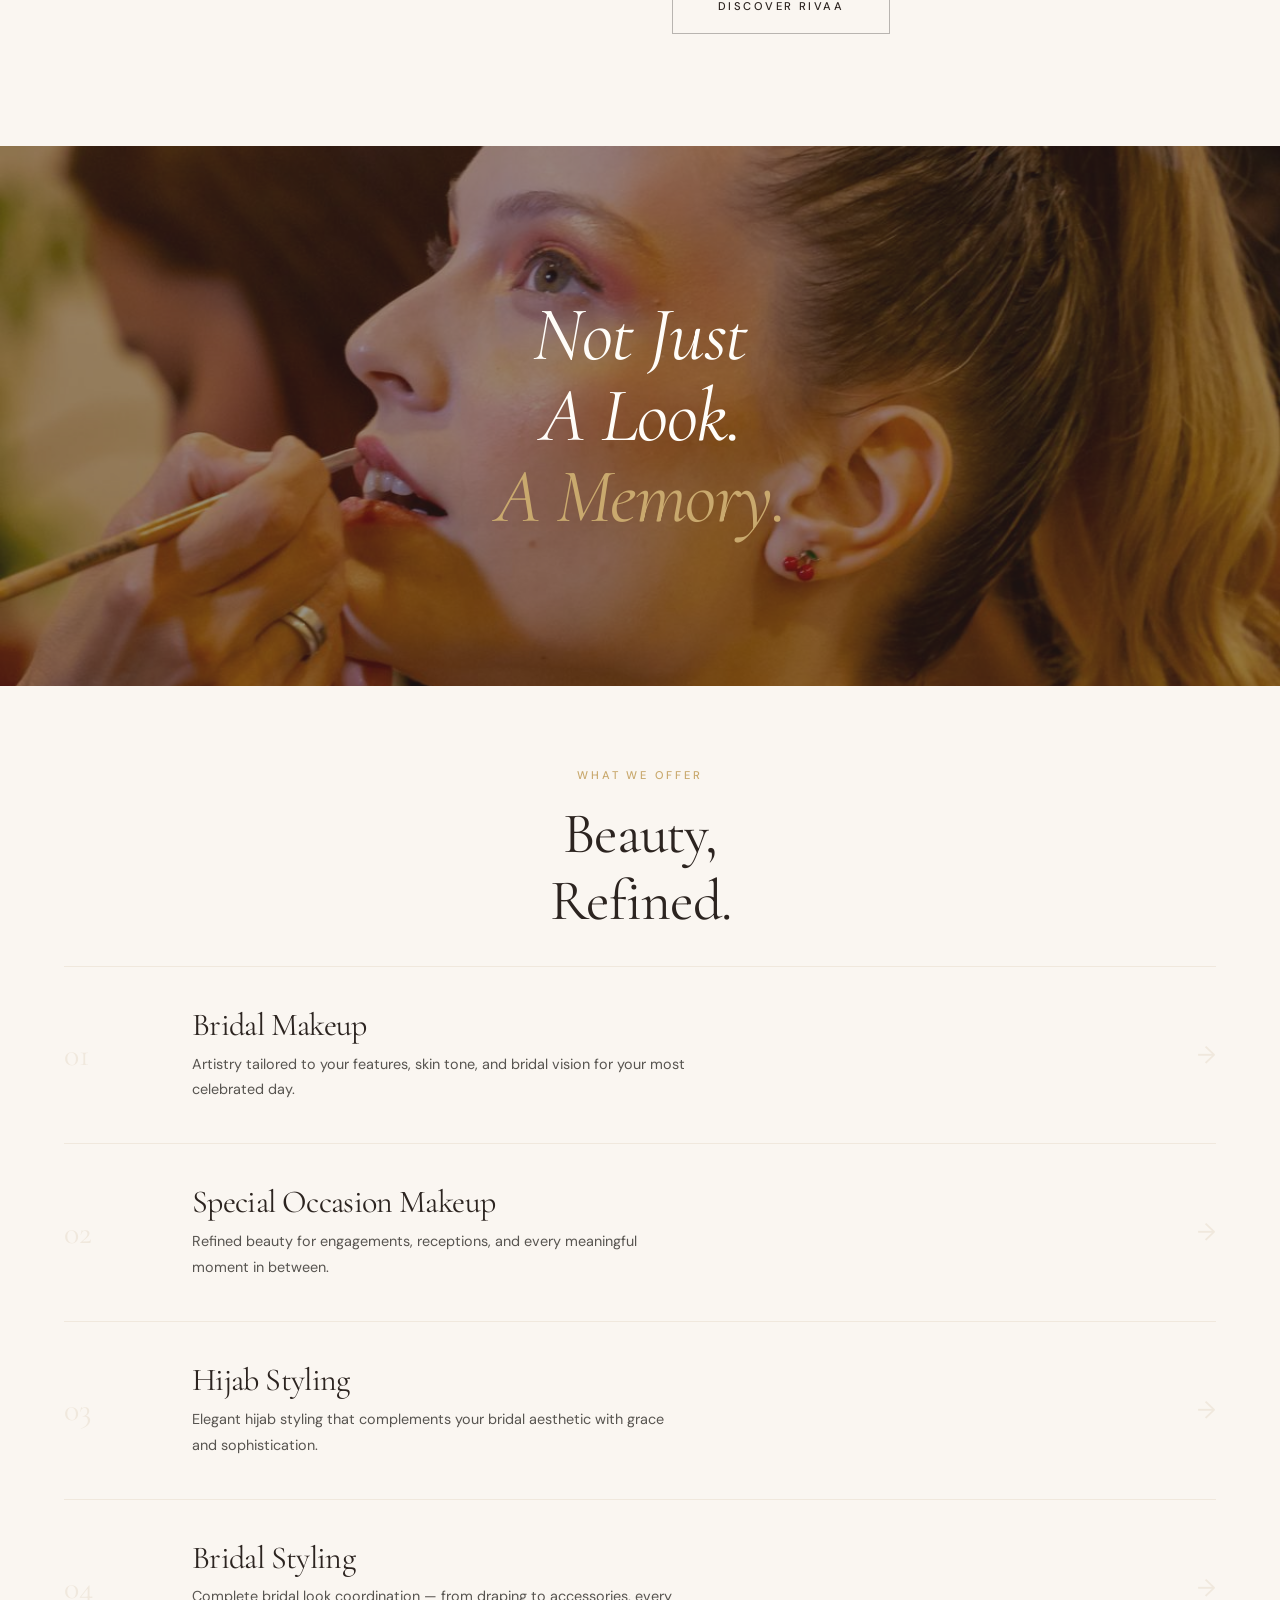
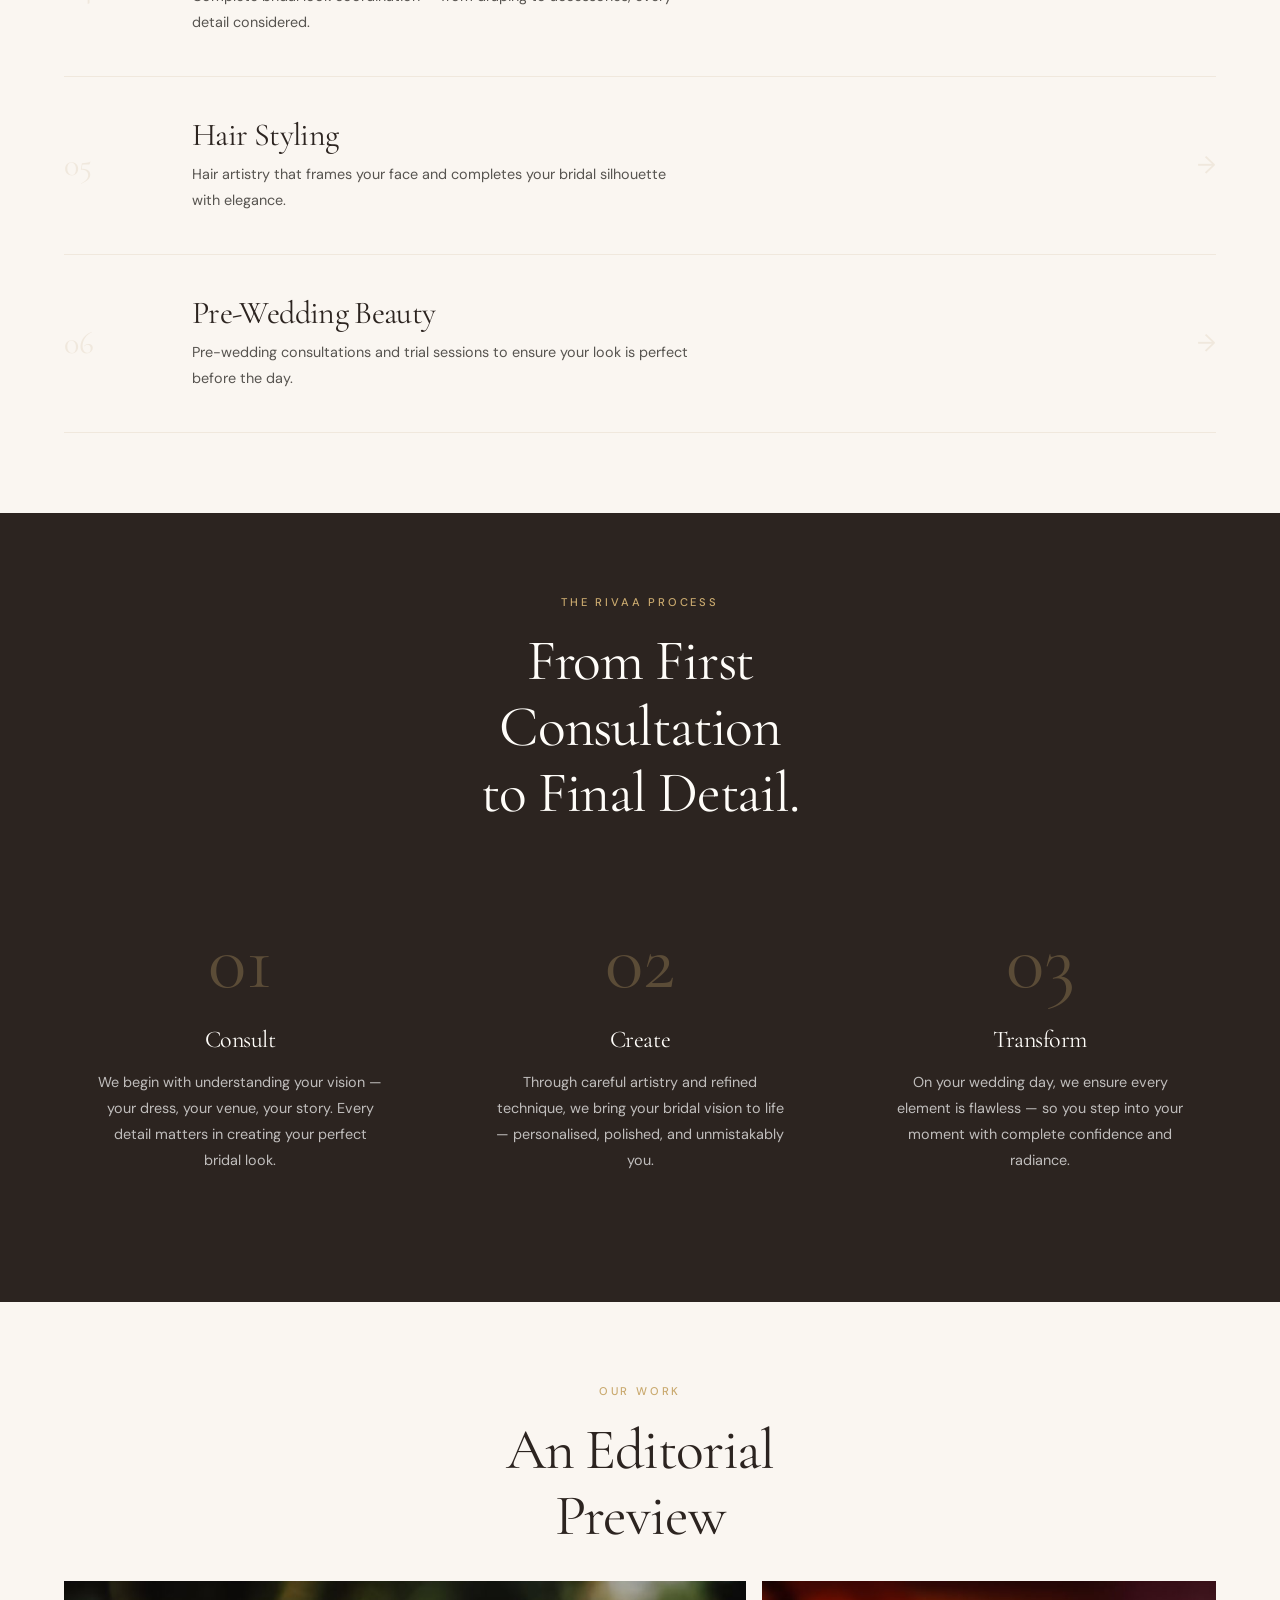
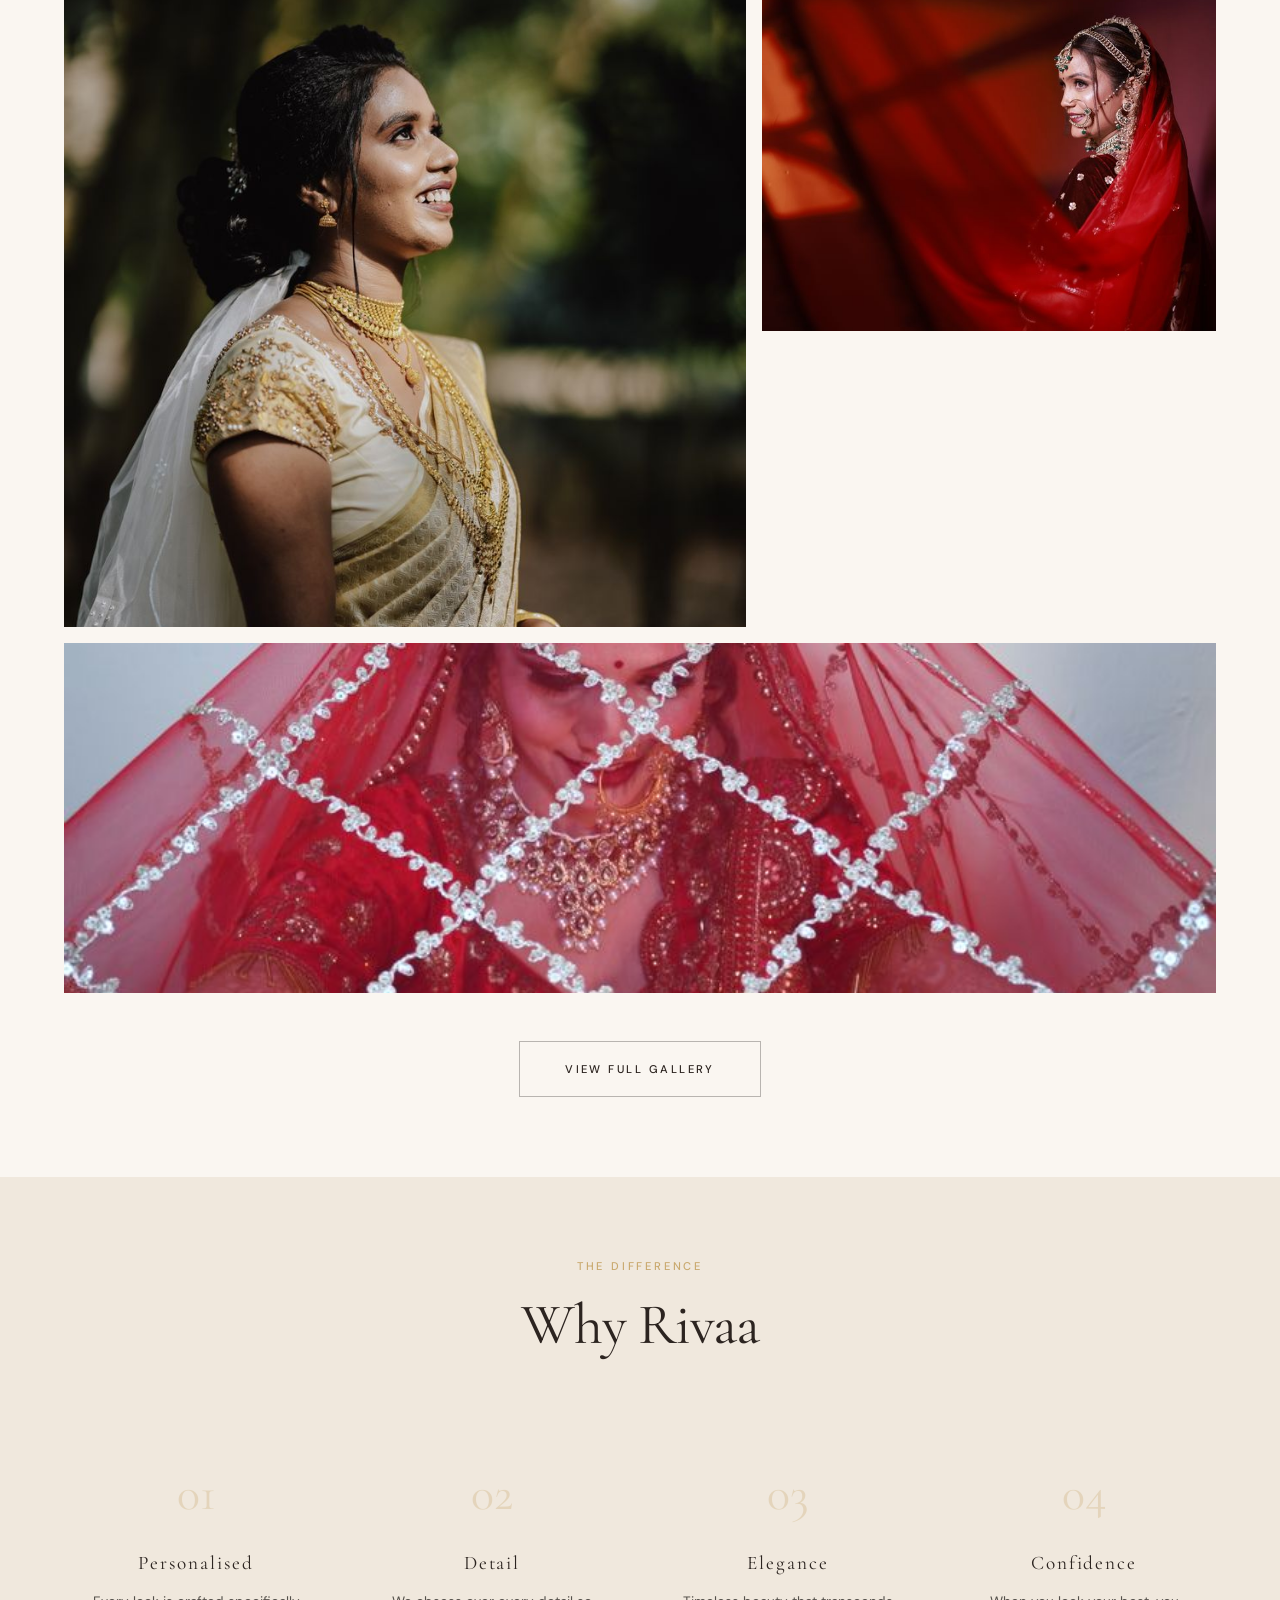
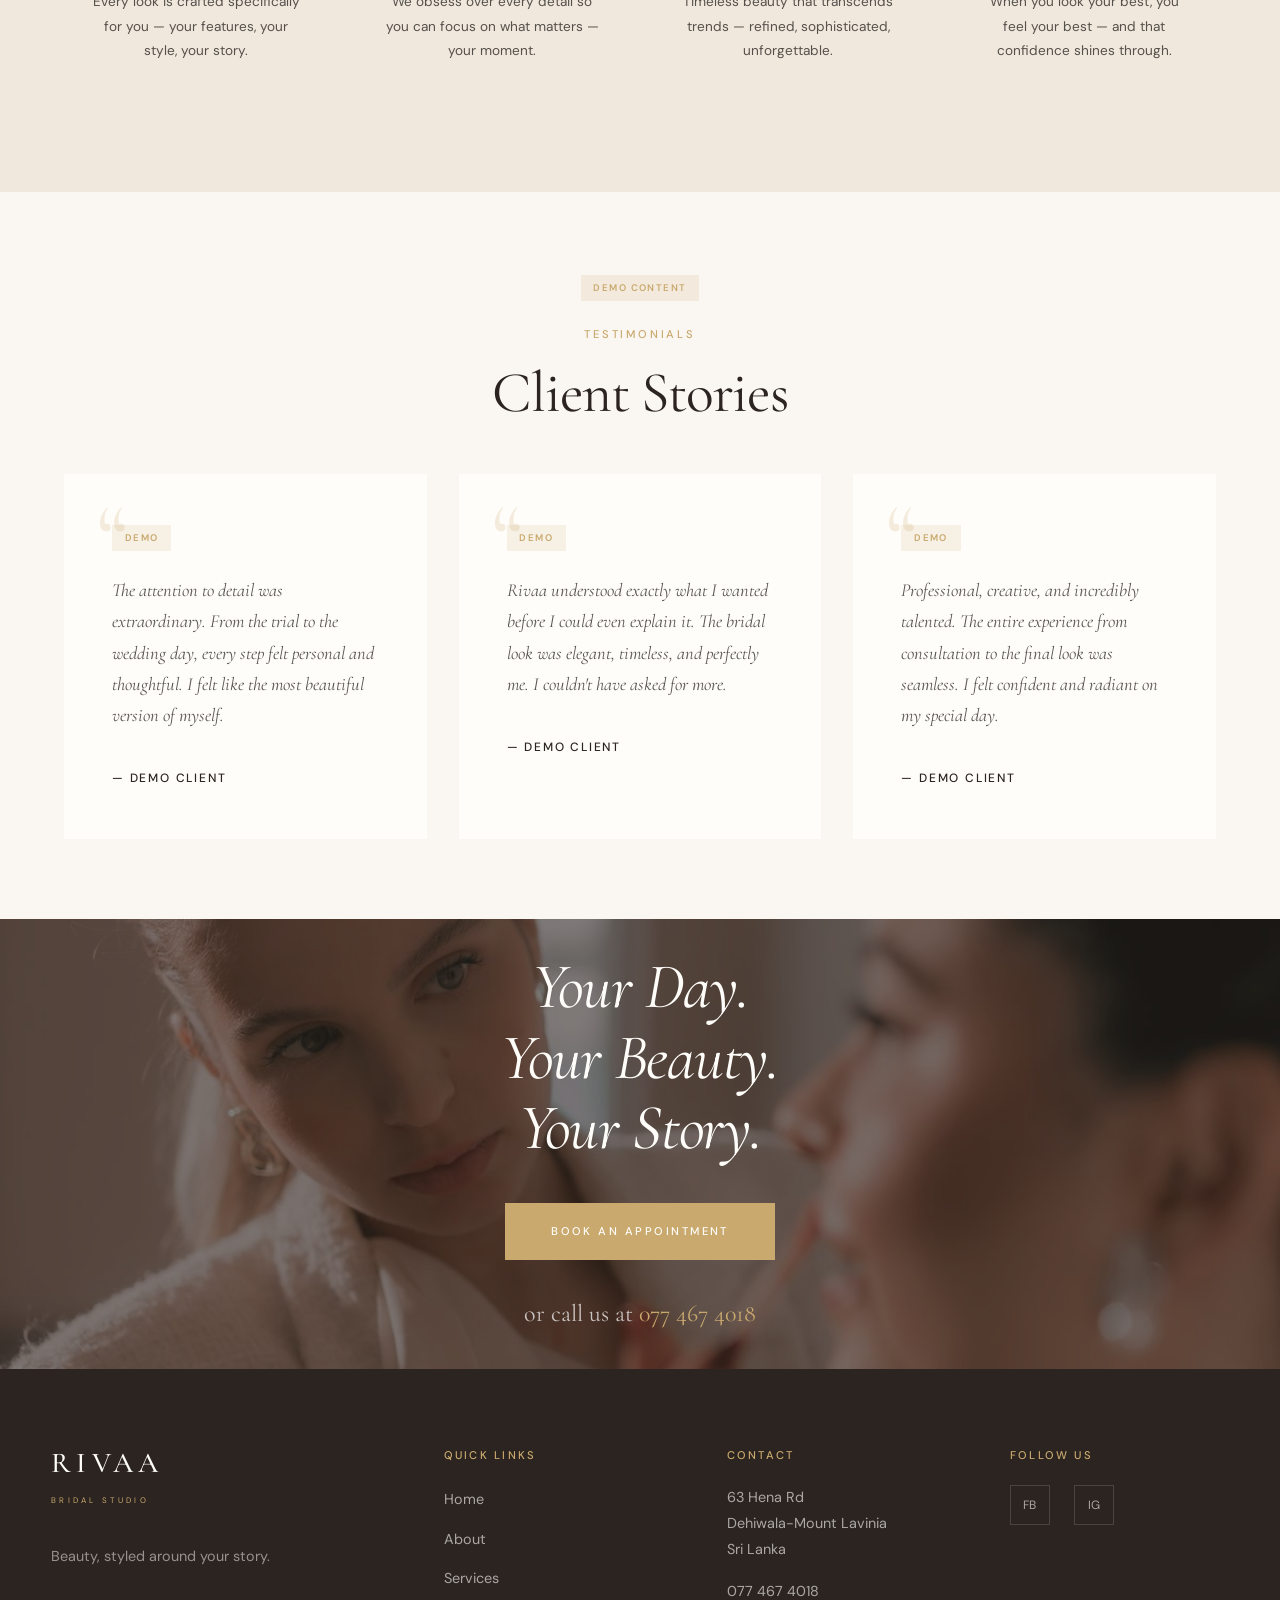
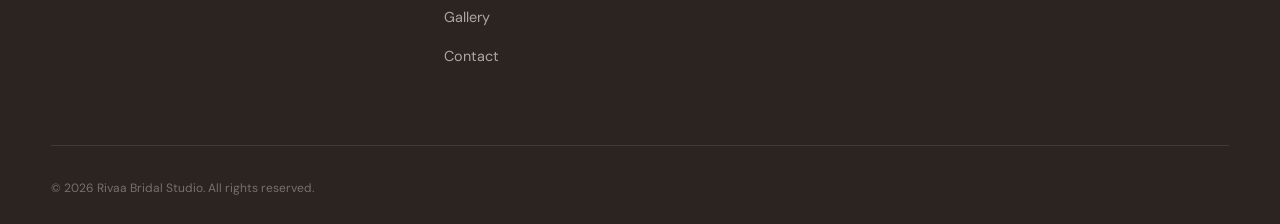
==== commit 334d152b: "Hero: bridal image with 3D mouse tracking + motion effects" ====
--- a/index.html
+++ b/index.html
@@ -61,24 +61,23 @@
         </div>
     </nav>
 
-    <!-- Hero — Animated Design -->
-    <section class="hero hero-animated">
-        <div class="hero-bg-animated">
-            <div class="hero-gradient"></div>
+    <!-- Hero — Bridal 3D Motion -->
+    <section class="hero hero-3d" id="hero">
+        <div class="hero-bg-3d">
+            <div class="hero-image-wrapper">
+                <img src="assets/images/hero/hero.jpg" alt="Rivaa Bridal Studio — Bridal beauty and refined styling" class="hero-3d-image">
+            </div>
+            <div class="hero-3d-overlay"></div>
             <div class="hero-particles" id="heroParticles"></div>
-            <div class="hero-rings">
-                <div class="ring ring-1"></div>
-                <div class="ring ring-2"></div>
-                <div class="ring ring-3"></div>
-            </div>
-            <div class="hero-shimmer"></div>
-            <div class="hero-lines">
-                <div class="line line-1"></div>
-                <div class="line line-2"></div>
-                <div class="line line-3"></div>
-                <div class="line line-4"></div>
-                <div class="line line-5"></div>
-            </div>
+            <div class="hero-3d-grid">
+                <div class="grid-line grid-h"></div>
+                <div class="grid-line grid-h"></div>
+                <div class="grid-line grid-h"></div>
+                <div class="grid-line grid-v"></div>
+                <div class="grid-line grid-v"></div>
+                <div class="grid-line grid-v"></div>
+            </div>
+            <div class="hero-3d-shimmer"></div>
         </div>
         <div class="hero-overlay"></div>
         <div class="hero-content">
--- a/css/style.css
+++ b/css/style.css
@@ -489,7 +489,7 @@
     transform: translateY(0);
 }
 
-/* Hero Section — Animated Design */
+/* Hero Section — 3D Bridal Motion */
 .hero {
     position: relative;
     width: 100%;
@@ -500,169 +500,177 @@
     justify-content: center;
     overflow: hidden;
     background: var(--charcoal);
-}
-
-.hero-bg-animated {
+    perspective: 1000px;
+}
+
+.hero-bg-3d {
     position: absolute;
     top: 0;
     left: 0;
     width: 100%;
     height: 100%;
     overflow: hidden;
-}
-
-.hero-gradient {
+    transform-style: preserve-3d;
+}
+
+.hero-image-wrapper {
+    position: absolute;
+    top: -5%;
+    left: -5%;
+    width: 110%;
+    height: 110%;
+    transform-style: preserve-3d;
+    animation: heroImageFloat 12s ease-in-out infinite;
+}
+
+.hero-3d-image {
+    width: 100%;
+    height: 100%;
+    object-fit: cover;
+    transform: scale(1.1) rotateX(2deg) rotateY(-1deg);
+    animation: heroImageShift 20s ease-in-out infinite alternate;
+    filter: brightness(0.7) contrast(1.1) saturate(0.9);
+}
+
+@keyframes heroImageFloat {
+    0%, 100% { 
+        transform: translateZ(0) translateY(0);
+    }
+    25% { 
+        transform: translateZ(20px) translateY(-5px);
+    }
+    50% { 
+        transform: translateZ(10px) translateY(5px);
+    }
+    75% { 
+        transform: translateZ(15px) translateY(-3px);
+    }
+}
+
+@keyframes heroImageShift {
+    0% { 
+        transform: scale(1.15) rotateX(3deg) rotateY(-2deg) translateZ(0);
+    }
+    33% { 
+        transform: scale(1.1) rotateX(1deg) rotateY(1deg) translateZ(10px);
+    }
+    66% { 
+        transform: scale(1.12) rotateX(2deg) rotateY(-1deg) translateZ(5px);
+    }
+    100% { 
+        transform: scale(1.08) rotateX(0deg) rotateY(2deg) translateZ(15px);
+    }
+}
+
+.hero-3d-overlay {
     position: absolute;
     top: 0;
     left: 0;
     width: 100%;
     height: 100%;
     background: 
-        radial-gradient(ellipse at 20% 50%, rgba(201, 169, 110, 0.15) 0%, transparent 50%),
-        radial-gradient(ellipse at 80% 20%, rgba(201, 169, 110, 0.1) 0%, transparent 40%),
-        radial-gradient(ellipse at 50% 80%, rgba(44, 36, 32, 0.8) 0%, transparent 60%),
-        linear-gradient(135deg, #1a1614 0%, #2C2420 50%, #1a1614 100%);
-    animation: gradientPulse 8s ease-in-out infinite alternate;
-}
-
-@keyframes gradientPulse {
-    0% { opacity: 1; }
-    100% { opacity: 0.85; }
-}
-
-.hero-particles {
+        radial-gradient(ellipse at center, transparent 0%, rgba(44, 36, 32, 0.4) 100%),
+        linear-gradient(to bottom, rgba(44, 36, 32, 0.3) 0%, rgba(44, 36, 32, 0.5) 50%, rgba(44, 36, 32, 0.8) 100%);
+    z-index: 1;
+}
+
+.hero-3d-grid {
     position: absolute;
     top: 0;
     left: 0;
     width: 100%;
     height: 100%;
     pointer-events: none;
+    z-index: 2;
+    opacity: 0.15;
+}
+
+.grid-line {
+    position: absolute;
+    background: var(--gold);
+}
+
+.grid-h {
+    width: 100%;
+    height: 1px;
+    left: 0;
+}
+
+.grid-h:nth-child(1) { top: 33%; animation: gridFade 4s ease-in-out infinite; }
+.grid-h:nth-child(2) { top: 50%; animation: gridFade 4s ease-in-out infinite 1s; }
+.grid-h:nth-child(3) { top: 66%; animation: gridFade 4s ease-in-out infinite 2s; }
+
+.grid-v {
+    width: 1px;
+    height: 100%;
+    top: 0;
+}
+
+.grid-v:nth-child(4) { left: 25%; animation: gridFade 4s ease-in-out infinite 0.5s; }
+.grid-v:nth-child(5) { left: 50%; animation: gridFade 4s ease-in-out infinite 1.5s; }
+.grid-v:nth-child(6) { left: 75%; animation: gridFade 4s ease-in-out infinite 2.5s; }
+
+@keyframes gridFade {
+    0%, 100% { opacity: 0.1; }
+    50% { opacity: 0.4; }
+}
+
+.hero-3d-shimmer {
+    position: absolute;
+    top: 0;
+    left: -100%;
+    width: 50%;
+    height: 100%;
+    background: linear-gradient(
+        90deg,
+        transparent 0%,
+        rgba(201, 169, 110, 0.08) 50%,
+        transparent 100%
+    );
+    z-index: 3;
+    animation: heroShimmer 6s ease-in-out infinite;
+}
+
+@keyframes heroShimmer {
+    0% { left: -50%; }
+    100% { left: 150%; }
+}
+
+.hero-particles {
+    position: absolute;
+    top: 0;
+    left: 0;
+    width: 100%;
+    height: 100%;
+    pointer-events: none;
+    z-index: 4;
 }
 
 .hero-particle {
     position: absolute;
-    width: 4px;
-    height: 4px;
+    width: 3px;
+    height: 3px;
     background: var(--gold);
     border-radius: 50%;
     opacity: 0;
-    animation: particleFloat 6s ease-in-out infinite;
-}
-
-@keyframes particleFloat {
+    animation: heroParticleFloat 8s ease-in-out infinite;
+}
+
+@keyframes heroParticleFloat {
     0%, 100% { 
         opacity: 0;
         transform: translateY(100vh) scale(0);
     }
     10% {
-        opacity: 0.6;
+        opacity: 0.5;
     }
     90% {
-        opacity: 0.6;
+        opacity: 0.5;
     }
     50% {
-        opacity: 0.8;
-        transform: translateY(-20vh) scale(1);
+        opacity: 0.7;
+        transform: translateY(-10vh) scale(1);
     }
-}
-
-.hero-rings {
-    position: absolute;
-    top: 50%;
-    left: 50%;
-    transform: translate(-50%, -50%);
-    pointer-events: none;
-}
-
-.ring {
-    position: absolute;
-    border: 1px solid rgba(201, 169, 110, 0.15);
-    border-radius: 50%;
-    top: 50%;
-    left: 50%;
-    transform: translate(-50%, -50%);
-}
-
-.ring-1 {
-    width: 300px;
-    height: 300px;
-    animation: ringPulse 4s ease-in-out infinite;
-}
-
-.ring-2 {
-    width: 500px;
-    height: 500px;
-    animation: ringPulse 4s ease-in-out infinite 0.5s;
-}
-
-.ring-3 {
-    width: 700px;
-    height: 700px;
-    animation: ringPulse 4s ease-in-out infinite 1s;
-}
-
-@keyframes ringPulse {
-    0%, 100% { 
-        opacity: 0.3;
-        transform: translate(-50%, -50%) scale(1);
-    }
-    50% { 
-        opacity: 0.1;
-        transform: translate(-50%, -50%) scale(1.05);
-    }
-}
-
-.hero-shimmer {
-    position: absolute;
-    top: 0;
-    left: -100%;
-    width: 100%;
-    height: 100%;
-    background: linear-gradient(
-        90deg,
-        transparent 0%,
-        rgba(201, 169, 110, 0.03) 50%,
-        transparent 100%
-    );
-    animation: shimmerMove 8s ease-in-out infinite;
-}
-
-@keyframes shimmerMove {
-    0% { left: -100%; }
-    100% { left: 100%; }
-}
-
-.hero-lines {
-    position: absolute;
-    top: 0;
-    left: 0;
-    width: 100%;
-    height: 100%;
-    pointer-events: none;
-}
-
-.hero-lines .line {
-    position: absolute;
-    width: 1px;
-    height: 100%;
-    background: linear-gradient(
-        to bottom,
-        transparent 0%,
-        rgba(201, 169, 110, 0.1) 50%,
-        transparent 100%
-    );
-    animation: lineGlow 6s ease-in-out infinite;
-}
-
-.line-1 { left: 10%; animation-delay: 0s; }
-.line-2 { left: 30%; animation-delay: 1s; }
-.line-3 { left: 50%; animation-delay: 2s; }
-.line-4 { left: 70%; animation-delay: 3s; }
-.line-5 { left: 90%; animation-delay: 4s; }
-
-@keyframes lineGlow {
-    0%, 100% { opacity: 0.3; }
-    50% { opacity: 0.8; }
 }
 
 .hero-content {
